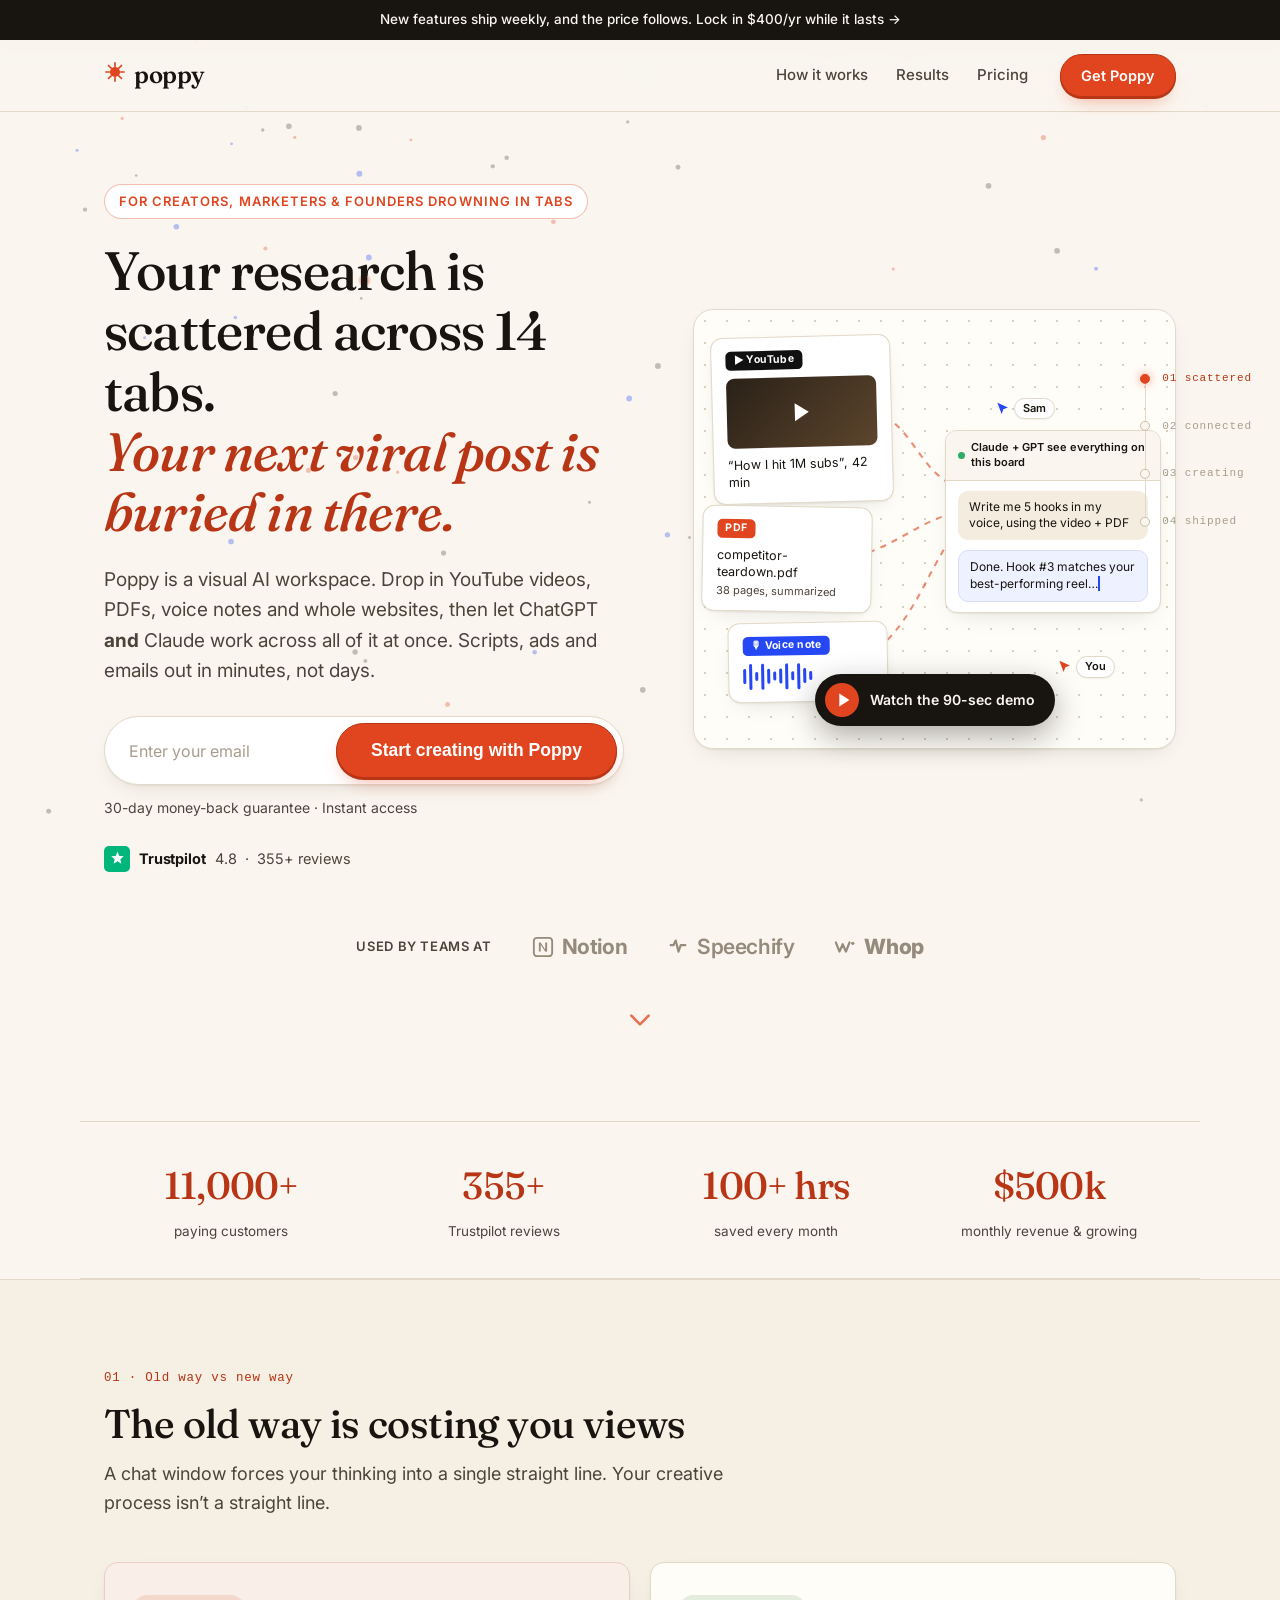
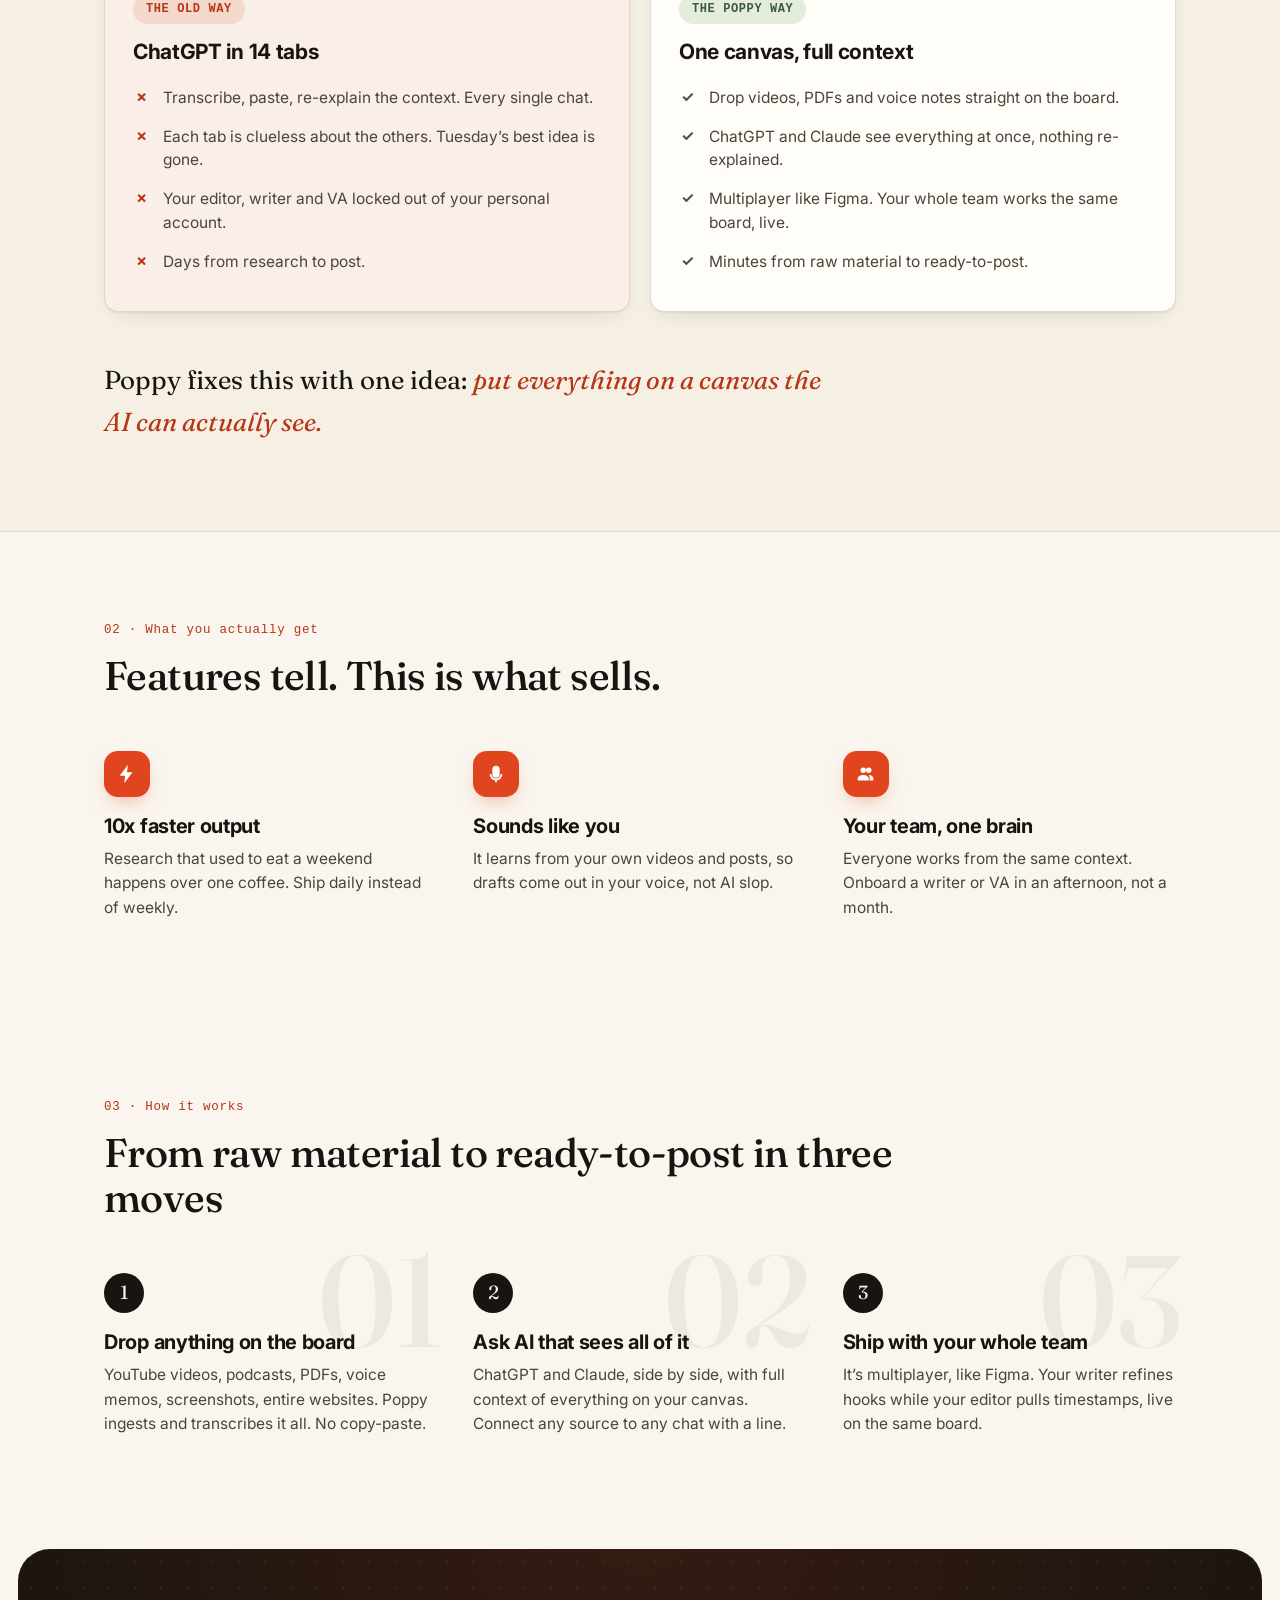
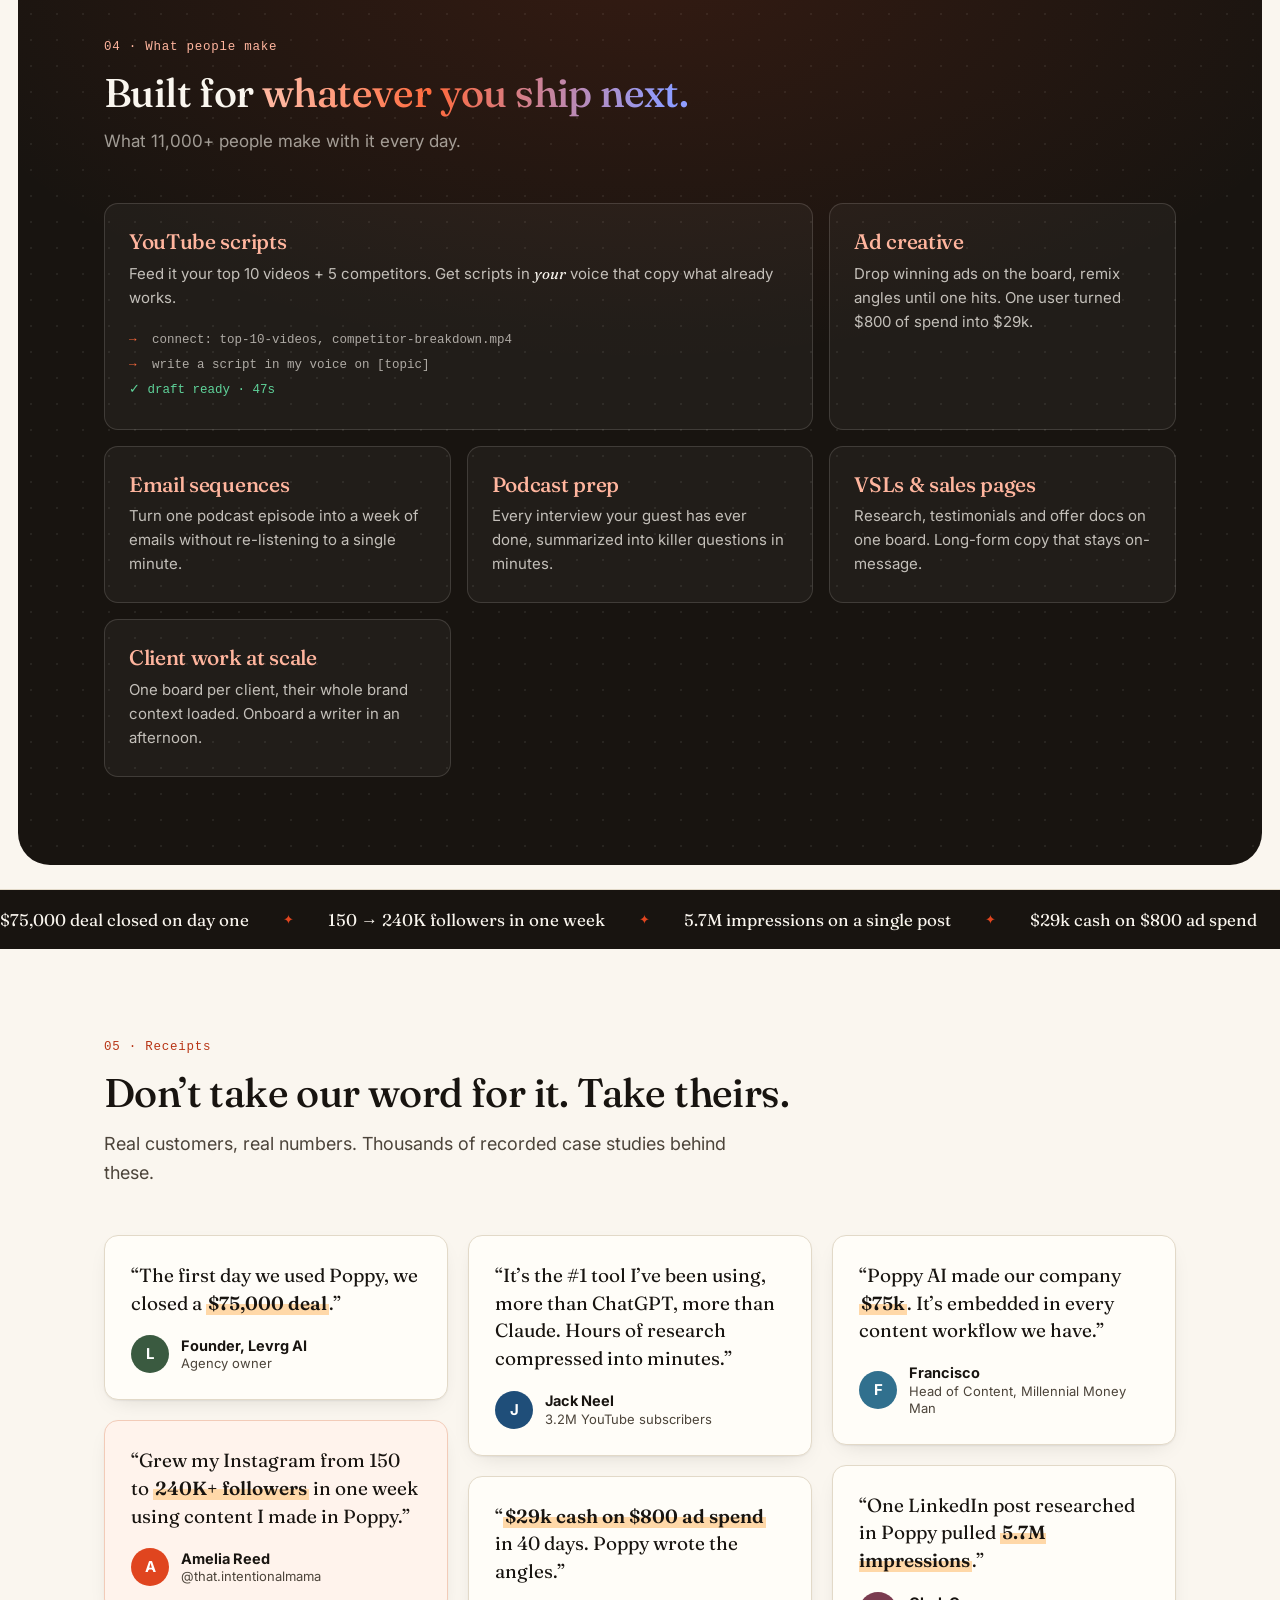
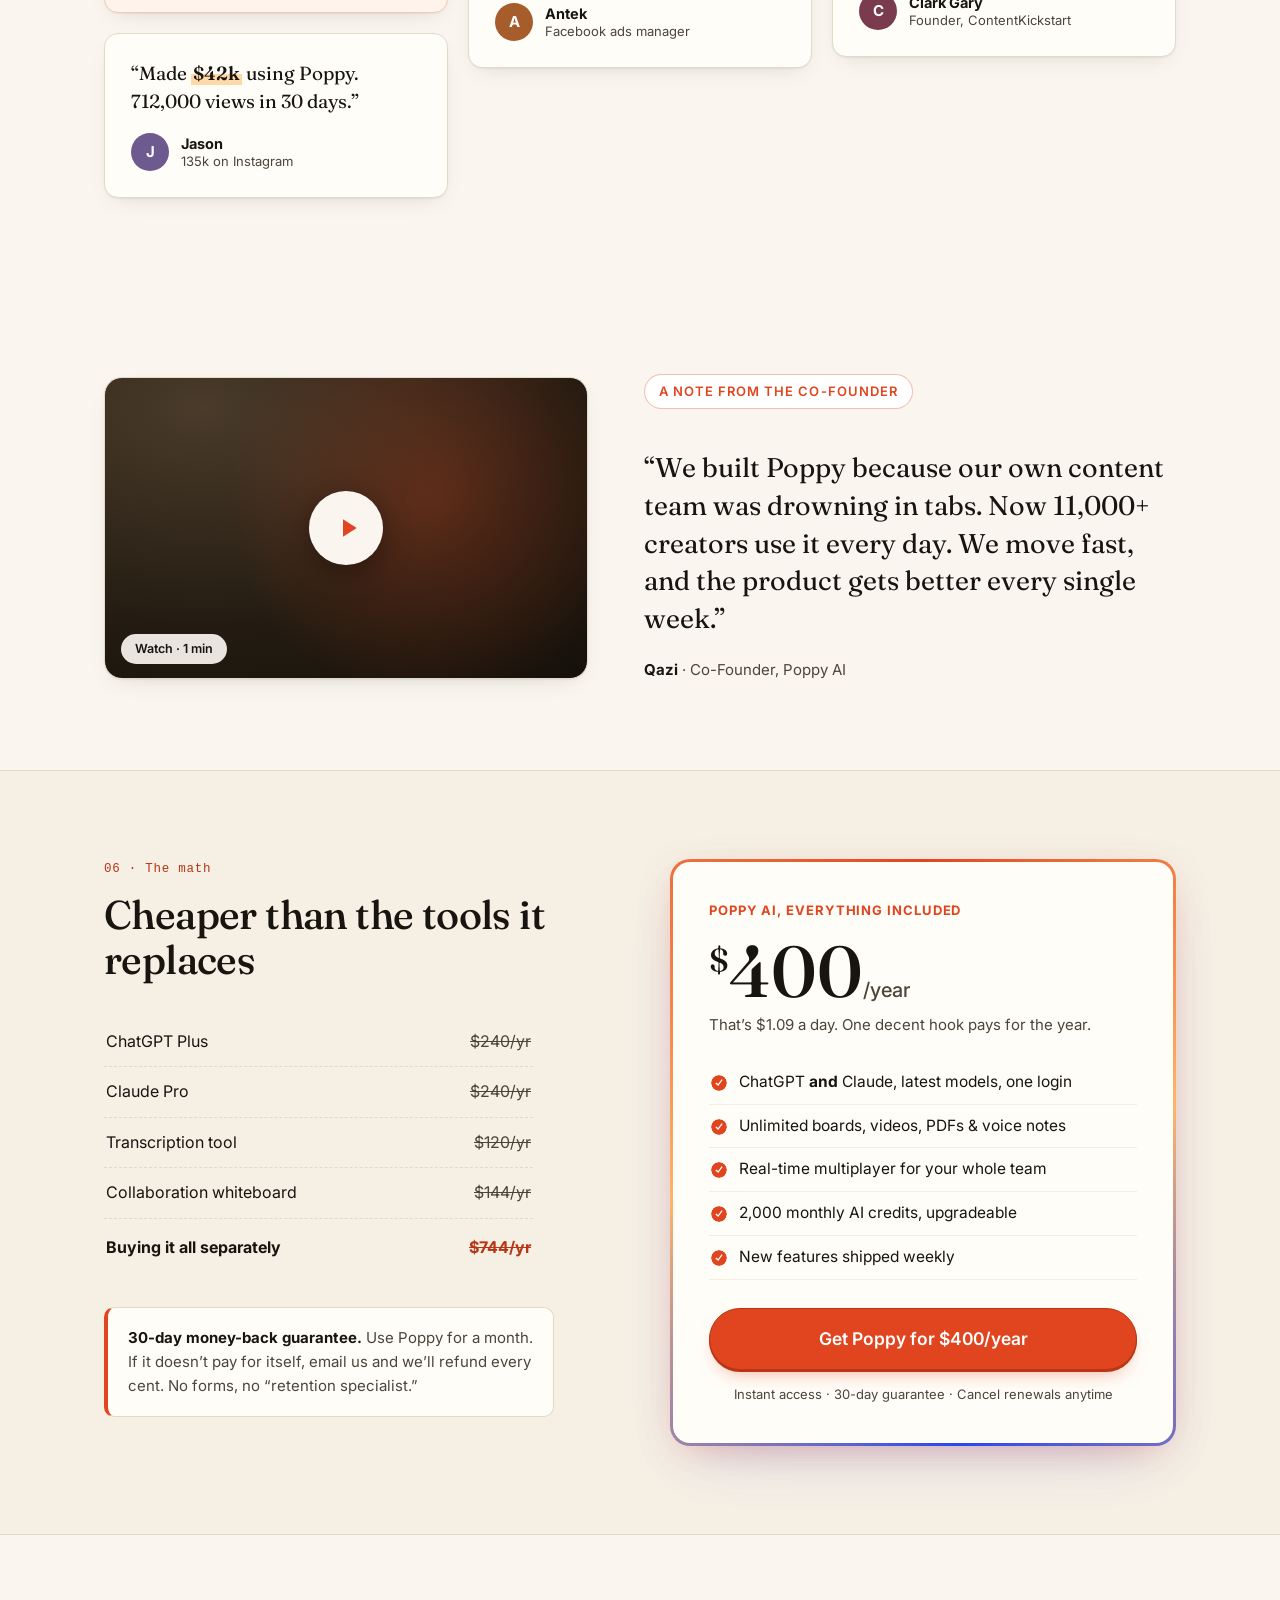
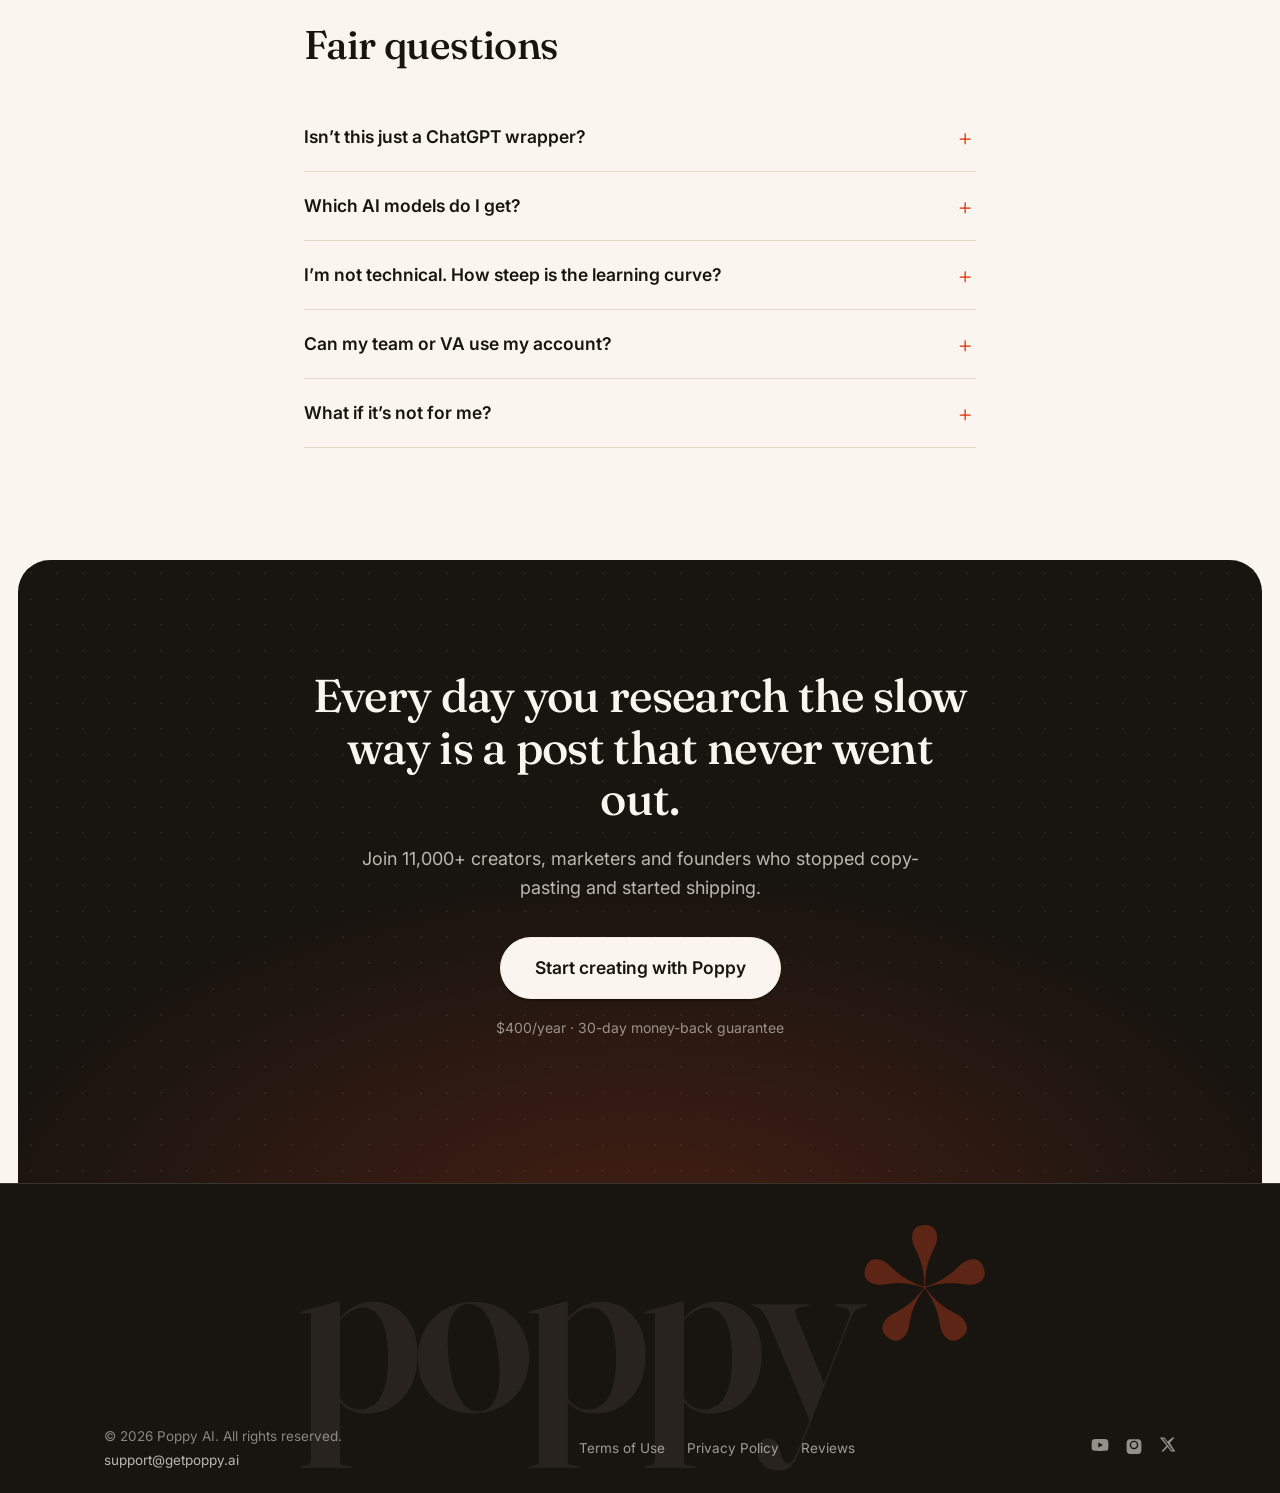
==== index.html @ 9a97ef9d "Poppy AI landing page for the 10k challenge Direct-response landing page targeting Bet #1 (the $400/" ====
<!DOCTYPE html>
<html lang="en">
<head>
<meta charset="UTF-8">
<meta name="viewport" content="width=device-width, initial-scale=1.0">
<title>Poppy AI: The AI whiteboard where viral content gets made</title>
<meta name="description" content="Drop in YouTube videos, PDFs and voice notes. Poppy connects ChatGPT & Claude to all of it on one visual canvas. 11,000+ creators write scripts, ads and emails in minutes.">
<link rel="preconnect" href="https://fonts.googleapis.com">
<link rel="preconnect" href="https://fonts.gstatic.com" crossorigin>
<link href="https://fonts.googleapis.com/css2?family=Fraunces:opsz,wght@9..144,400;9..144,500;9..144,600&family=Inter:wght@400;500;600;700&display=swap" rel="stylesheet">
<link rel="stylesheet" href="styles.css">
</head>
<body>

<!-- Scroll-story background layer -->
<canvas id="bg-story" aria-hidden="true"></canvas>

<!-- Story rail: tracks the four acts as you scroll -->
<nav class="story-rail" aria-hidden="true">
  <div class="story-stage" data-stage="0"><span class="story-dot"></span><span class="story-label">01 scattered</span></div>
  <div class="story-stage" data-stage="1"><span class="story-dot"></span><span class="story-label">02 connected</span></div>
  <div class="story-stage" data-stage="2"><span class="story-dot"></span><span class="story-label">03 creating</span></div>
  <div class="story-stage" data-stage="3"><span class="story-dot"></span><span class="story-label">04 shipped</span></div>
</nav>

<!-- ============ ANNOUNCEMENT BAR ============ -->
<div class="announce">
  <a href="#pricing">New features ship weekly, and the price follows. Lock in $400/yr while it lasts <span aria-hidden="true">&rarr;</span></a>
</div>

<!-- ============ NAV ============ -->
<header class="nav">
  <div class="nav-inner">
    <a class="logo" href="#top" aria-label="Poppy AI">
      <span class="logo-mark" aria-hidden="true">
        <svg viewBox="0 0 24 24" width="22" height="22"><circle cx="12" cy="12" r="5.5" fill="var(--red)"/><path d="M12 2v4M12 18v4M2 12h4M18 12h4M4.9 4.9l2.9 2.9M16.2 16.2l2.9 2.9M19.1 4.9l-2.9 2.9M7.8 16.2l-2.9 2.9" stroke="var(--red)" stroke-width="1.8" stroke-linecap="round"/></svg>
      </span>
      poppy
    </a>
    <nav class="nav-links">
      <a href="#how">How it works</a>
      <a href="#results">Results</a>
      <a href="#pricing">Pricing</a>
    </nav>
    <a class="btn btn-sm checkout-link" href="https://courses.cleverprogrammer.com/poppy-ai-checkout">Get Poppy</a>
  </div>
</header>

<main id="top">

<!-- ============ HERO ============ -->
<section class="hero">
  <div class="wrap hero-grid">
    <div class="hero-copy">
      <p class="eyebrow">For creators, marketers &amp; founders drowning in tabs</p>
      <h1>Your research is scattered across 14 tabs.<br><em>Your next viral post is buried in there.</em></h1>
      <p class="lede">Poppy is a visual AI workspace. Drop in YouTube videos, PDFs, voice notes and whole websites, then let ChatGPT <strong>and</strong> Claude work across all of it at once. Scripts, ads and emails out in minutes, not days.</p>
      <form class="cta-form" action="https://courses.cleverprogrammer.com/poppy-ai-checkout" method="get">
        <input type="email" name="email" placeholder="Enter your email" aria-label="Email address" required>
        <button type="submit" class="btn btn-lg">Start creating with Poppy</button>
      </form>
      <p class="cta-note">30-day money-back guarantee · Instant access</p>
      <a class="tp-badge" href="https://www.trustpilot.com/review/getpoppy.ai" target="_blank" rel="noopener">
        <span class="tp-star" aria-hidden="true">
          <svg viewBox="0 0 20 20" width="15" height="15"><path d="M10 1l2.4 5.6 6 .5-4.6 4 1.4 5.9L10 13.8 4.8 17l1.4-5.9-4.6-4 6-.5z" fill="#fff"/></svg>
        </span>
        <strong>Trustpilot</strong>
        <span class="tp-meta">4.8 &nbsp;·&nbsp; 355+ reviews</span>
      </a>
    </div>

    <!-- Canvas mockup -->
    <div class="hero-visual" aria-hidden="true">
      <div class="canvas">
        <svg class="canvas-lines" viewBox="0 0 460 420" preserveAspectRatio="none">
          <path d="M150 88 C 210 100, 210 150, 248 168" fill="none"/>
          <path d="M120 240 C 180 240, 200 210, 244 196" fill="none"/>
          <path d="M132 340 C 200 340, 220 250, 250 214" fill="none"/>
        </svg>
        <div class="node node-video">
          <div class="node-tag">▶ YouTube</div>
          <div class="thumb"></div>
          <p>“How I hit 1M subs”, 42 min</p>
        </div>
        <div class="node node-pdf">
          <div class="node-tag tag-pdf">PDF</div>
          <p>competitor-teardown.pdf<br><span>38 pages, summarized</span></p>
        </div>
        <div class="node node-voice">
          <div class="node-tag tag-voice">🎙 Voice note</div>
          <div class="wave"><i></i><i></i><i></i><i></i><i></i><i></i><i></i><i></i><i></i><i></i><i></i><i></i></div>
        </div>
        <div class="node node-chat">
          <div class="chat-head"><span class="dot"></span>Claude + GPT see everything on this board</div>
          <div class="chat-bubble user">Write me 5 hooks in my voice, using the video + PDF</div>
          <div class="chat-bubble ai"><span class="typing">Done. Hook #3 matches your best-performing reel…</span></div>
        </div>
        <div class="cursor cursor-a"><svg viewBox="0 0 20 20" width="14" height="14"><path d="M2 1l6 16 2.5-6.5L17 8z" fill="var(--blue)"/></svg><span>Sam</span></div>
        <div class="cursor cursor-b"><svg viewBox="0 0 20 20" width="14" height="14"><path d="M2 1l6 16 2.5-6.5L17 8z" fill="var(--red)"/></svg><span>You</span></div>
        <!-- Demo video overlay: swap href for the real 90-sec demo when ready -->
        <a class="demo-play" href="https://www.getpoppy.ai" target="_blank" rel="noopener" aria-label="Watch the 90-second Poppy demo">
          <span class="demo-play-btn"><svg viewBox="0 0 24 24" width="22" height="22"><path d="M8 5v14l11-7z" fill="currentColor"/></svg></span>
          <span class="demo-play-label">Watch the 90-sec demo</span>
        </a>
      </div>
    </div>
  </div>

  <!-- Logo bar -->
  <div class="wrap">
    <div class="logo-bar" aria-label="Used by teams at Notion, Speechify and Whop">
      <span class="logo-bar-label">Used by teams at</span>
      <span class="brand brand-notion" title="Notion">
        <svg viewBox="0 0 24 24" width="22" height="22" aria-hidden="true"><rect x="2" y="2" width="20" height="20" rx="3.5" fill="none" stroke="currentColor" stroke-width="2"/><path d="M7.5 17V7.2l1.9-.1 5 7.6V7h2.1v10l-2 .1-5-7.6V17z" fill="currentColor"/></svg>
        Notion
      </span>
      <span class="brand brand-speechify" title="Speechify">
        <svg viewBox="0 0 24 24" width="22" height="22" aria-hidden="true"><path d="M4 10h3l2.5-5 3 12 2.5-7H20" fill="none" stroke="currentColor" stroke-width="2.4" stroke-linecap="round" stroke-linejoin="round"/></svg>
        Speechify
      </span>
      <span class="brand brand-whop" title="Whop">
        <svg viewBox="0 0 24 24" width="22" height="22" aria-hidden="true"><path d="M2 7l4 10 3.5-8 3.5 8 4-10" fill="none" stroke="currentColor" stroke-width="2.4" stroke-linecap="round" stroke-linejoin="round"/><circle cx="20.5" cy="8" r="1.8" fill="currentColor"/></svg>
        Whop
      </span>
    </div>
  </div>

  <!-- Scroll cue -->
  <a class="scroll-cue" href="#stats" aria-label="Scroll to see more">
    <svg viewBox="0 0 24 24" width="26" height="26"><path d="M4 8l8 8 8-8" fill="none" stroke="currentColor" stroke-width="2.5" stroke-linecap="round" stroke-linejoin="round"/></svg>
  </a>
</section>

<!-- ============ STATS BAR ============ -->
<section class="stats" id="stats">
  <div class="wrap stats-grid">
    <div class="stat"><strong>11,000+</strong><span>paying customers</span></div>
    <div class="stat"><strong>355+</strong><span>Trustpilot reviews</span></div>
    <div class="stat"><strong>100+ hrs</strong><span>saved every month</span></div>
    <div class="stat"><strong>$500k</strong><span>monthly revenue &amp; growing</span></div>
  </div>
</section>

<!-- ============ PAIN ============ -->
<section class="pain">
  <div class="wrap">
    <p class="sec-tag">01 · Old way vs new way</p>
    <h2 class="section-title">The old way is costing you views</h2>
    <p class="section-sub">A chat window forces your thinking into a single straight line. Your creative process isn’t a straight line.</p>
    <div class="ways-grid">
      <div class="way way-old">
        <span class="way-label">The old way</span>
        <h3>ChatGPT in 14 tabs</h3>
        <ul>
          <li>Transcribe, paste, re-explain the context. Every single chat.</li>
          <li>Each tab is clueless about the others. Tuesday’s best idea is gone.</li>
          <li>Your editor, writer and VA locked out of your personal account.</li>
          <li>Days from research to post.</li>
        </ul>
      </div>
      <div class="way way-new">
        <span class="way-label">The Poppy way</span>
        <h3>One canvas, full context</h3>
        <ul>
          <li>Drop videos, PDFs and voice notes straight on the board.</li>
          <li>ChatGPT and Claude see everything at once, nothing re-explained.</li>
          <li>Multiplayer like Figma. Your whole team works the same board, live.</li>
          <li>Minutes from raw material to ready-to-post.</li>
        </ul>
      </div>
    </div>
    <p class="pain-pivot">Poppy fixes this with one idea: <em>put everything on a canvas the AI can actually see.</em></p>
  </div>
</section>

<!-- ============ BENEFITS ============ -->
<section class="benefits">
  <div class="wrap">
    <p class="sec-tag">02 · What you actually get</p>
    <h2 class="section-title">Features tell. This is what sells.</h2>
    <div class="benefits-grid">
      <div class="benefit">
        <span class="benefit-icon"><svg viewBox="0 0 24 24" width="22" height="22"><path d="M13 2L4 14h6l-1 8 9-12h-6z" fill="currentColor"/></svg></span>
        <h3>10x faster output</h3>
        <p>Research that used to eat a weekend happens over one coffee. Ship daily instead of weekly.</p>
      </div>
      <div class="benefit">
        <span class="benefit-icon"><svg viewBox="0 0 24 24" width="22" height="22"><path d="M12 3a4 4 0 0 1 4 4v5a4 4 0 0 1-8 0V7a4 4 0 0 1 4-4zm-7 9a7 7 0 0 0 14 0h-2a5 5 0 0 1-10 0H5zm6 9h2v-2h-2z" fill="currentColor"/></svg></span>
        <h3>Sounds like you</h3>
        <p>It learns from your own videos and posts, so drafts come out in your voice, not AI slop.</p>
      </div>
      <div class="benefit">
        <span class="benefit-icon"><svg viewBox="0 0 24 24" width="22" height="22"><path d="M9 11a3 3 0 1 0-3-3 3 3 0 0 0 3 3zm6 0a3 3 0 1 0-3-3 3 3 0 0 0 3 3zM9 13c-2.7 0-6 1.3-6 4v2h12v-2c0-2.7-3.3-4-6-4zm6 0a7 7 0 0 1 2 .3c1.6.8 3 1.9 3 3.7v2h-4v-2a5.4 5.4 0 0 0-1-3.9z" fill="currentColor"/></svg></span>
        <h3>Your team, one brain</h3>
        <p>Everyone works from the same context. Onboard a writer or VA in an afternoon, not a month.</p>
      </div>
    </div>
  </div>
</section>

<!-- ============ HOW IT WORKS ============ -->
<section class="how" id="how">
  <div class="wrap">
    <p class="sec-tag">03 · How it works</p>
    <h2 class="section-title">From raw material to ready-to-post in three moves</h2>
    <div class="steps">
      <div class="step">
        <div class="step-badge">1</div>
        <h3>Drop anything on the board</h3>
        <p>YouTube videos, podcasts, PDFs, voice memos, screenshots, entire websites. Poppy ingests and transcribes it all. No copy-paste.</p>
      </div>
      <div class="step">
        <div class="step-badge">2</div>
        <h3>Ask AI that sees all of it</h3>
        <p>ChatGPT and Claude, side by side, with full context of everything on your canvas. Connect any source to any chat with a line.</p>
      </div>
      <div class="step">
        <div class="step-badge">3</div>
        <h3>Ship with your whole team</h3>
        <p>It’s multiplayer, like Figma. Your writer refines hooks while your editor pulls timestamps, live on the same board.</p>
      </div>
    </div>
  </div>
</section>

<!-- ============ USE CASES (bento) ============ -->
<section class="uses">
  <div class="wrap">
    <p class="sec-tag sec-tag-dark">04 · What people make</p>
    <h2 class="section-title">Built for <span class="grad">whatever you ship next.</span></h2>
    <p class="uses-sub">What 11,000+ people make with it every day.</p>
    <div class="uses-grid bento">
      <div class="use use-wide">
        <h3>YouTube scripts</h3>
        <p>Feed it your top 10 videos + 5 competitors. Get scripts in <em>your</em> voice that copy what already works.</p>
        <div class="use-term" aria-hidden="true">
          <span class="term-line"><span class="term-prompt">→</span> connect: top-10-videos, competitor-breakdown.mp4</span>
          <span class="term-line"><span class="term-prompt">→</span> write a script in my voice on [topic]</span>
          <span class="term-line term-ok">✓ draft ready · 47s</span>
        </div>
      </div>
      <div class="use"><h3>Ad creative</h3><p>Drop winning ads on the board, remix angles until one hits. One user turned $800 of spend into $29k.</p></div>
      <div class="use"><h3>Email sequences</h3><p>Turn one podcast episode into a week of emails without re-listening to a single minute.</p></div>
      <div class="use"><h3>Podcast prep</h3><p>Every interview your guest has ever done, summarized into killer questions in minutes.</p></div>
      <div class="use"><h3>VSLs &amp; sales pages</h3><p>Research, testimonials and offer docs on one board. Long-form copy that stays on-message.</p></div>
      <div class="use"><h3>Client work at scale</h3><p>One board per client, their whole brand context loaded. Onboard a writer in an afternoon.</p></div>
    </div>
  </div>
</section>

<!-- ============ RESULTS MARQUEE ============ -->
<div class="marquee" aria-hidden="true">
  <div class="marquee-track">
    <span>$75,000 deal closed on day one</span><i>✦</i>
    <span>150 &rarr; 240K followers in one week</span><i>✦</i>
    <span>5.7M impressions on a single post</span><i>✦</i>
    <span>$29k cash on $800 ad spend</span><i>✦</i>
    <span>712,000 views in 30 days</span><i>✦</i>
    <span>100+ hours saved every month</span><i>✦</i>
    <span>$75,000 deal closed on day one</span><i>✦</i>
    <span>150 &rarr; 240K followers in one week</span><i>✦</i>
    <span>5.7M impressions on a single post</span><i>✦</i>
    <span>$29k cash on $800 ad spend</span><i>✦</i>
    <span>712,000 views in 30 days</span><i>✦</i>
    <span>100+ hours saved every month</span><i>✦</i>
  </div>
</div>

<!-- ============ RESULTS ============ -->
<section class="results" id="results">
  <div class="wrap">
    <p class="sec-tag">05 · Receipts</p>
    <h2 class="section-title">Don’t take our word for it. Take theirs.</h2>
    <p class="section-sub">Real customers, real numbers. Thousands of recorded case studies behind these.</p>
    <div class="masonry">
      <figure class="t-card">
        <blockquote>“The first day we used Poppy, we closed a <mark>$75,000 deal</mark>.”</blockquote>
        <figcaption><span class="avatar av-1">L</span><div><strong>Founder, Levrg AI</strong><span>Agency owner</span></div></figcaption>
      </figure>
      <figure class="t-card t-accent">
        <blockquote>“Grew my Instagram from 150 to <mark>240K+ followers</mark> in one week using content I made in Poppy.”</blockquote>
        <figcaption><span class="avatar av-2">A</span><div><strong>Amelia Reed</strong><span>@that.intentionalmama</span></div></figcaption>
      </figure>
      <figure class="t-card">
        <blockquote>“Made <mark>$42k</mark> using Poppy. 712,000 views in 30 days.”</blockquote>
        <figcaption><span class="avatar av-3">J</span><div><strong>Jason</strong><span>135k on Instagram</span></div></figcaption>
      </figure>
      <figure class="t-card">
        <blockquote>“It’s the #1 tool I’ve been using, more than ChatGPT, more than Claude. Hours of research compressed into minutes.”</blockquote>
        <figcaption><span class="avatar av-4">J</span><div><strong>Jack Neel</strong><span>3.2M YouTube subscribers</span></div></figcaption>
      </figure>
      <figure class="t-card">
        <blockquote>“<mark>$29k cash on $800 ad spend</mark> in 40 days. Poppy wrote the angles.”</blockquote>
        <figcaption><span class="avatar av-5">A</span><div><strong>Antek</strong><span>Facebook ads manager</span></div></figcaption>
      </figure>
      <figure class="t-card">
        <blockquote>“Poppy AI made our company <mark>$75k</mark>. It’s embedded in every content workflow we have.”</blockquote>
        <figcaption><span class="avatar av-6">F</span><div><strong>Francisco</strong><span>Head of Content, Millennial Money Man</span></div></figcaption>
      </figure>
      <figure class="t-card">
        <blockquote>“One LinkedIn post researched in Poppy pulled <mark>5.7M impressions</mark>.”</blockquote>
        <figcaption><span class="avatar av-7">C</span><div><strong>Clark Gary</strong><span>Founder, ContentKickstart</span></div></figcaption>
      </figure>
    </div>
  </div>
</section>

<!-- ============ FOUNDER ============ -->
<section class="founder">
  <div class="wrap founder-grid">
    <a class="founder-video" href="https://www.getpoppy.ai" target="_blank" rel="noopener" aria-label="Watch a note from Qazi, co-founder of Poppy AI">
      <!-- Swap this frame for the real video embed (YouTube iframe or mp4) when the asset is ready -->
      <span class="play-btn" aria-hidden="true">
        <svg viewBox="0 0 24 24" width="30" height="30"><path d="M8 5v14l11-7z" fill="currentColor"/></svg>
      </span>
      <span class="founder-video-tag">Watch · 1 min</span>
    </a>
    <div class="founder-copy">
      <p class="eyebrow">A note from the co-founder</p>
      <blockquote>“We built Poppy because our own content team was drowning in tabs. Now 11,000+ creators use it every day. We move fast, and the product gets better every single week.”</blockquote>
      <p class="founder-sig"><strong>Qazi</strong> · Co-Founder, Poppy AI</p>
    </div>
  </div>
</section>

<!-- ============ PRICING ============ -->
<section class="pricing" id="pricing">
  <div class="wrap pricing-grid">
    <div class="price-copy">
      <p class="sec-tag">06 · The math</p>
      <h2 class="section-title">Cheaper than the tools it replaces</h2>
      <ul class="replace-list">
        <li><span>ChatGPT Plus</span><s>$240/yr</s></li>
        <li><span>Claude Pro</span><s>$240/yr</s></li>
        <li><span>Transcription tool</span><s>$120/yr</s></li>
        <li><span>Collaboration whiteboard</span><s>$144/yr</s></li>
        <li class="total"><span>Buying it all separately</span><s>$744/yr</s></li>
      </ul>
      <p class="guarantee"><strong>30-day money-back guarantee.</strong> Use Poppy for a month. If it doesn’t pay for itself, email us and we’ll refund every cent. No forms, no “retention specialist.”</p>
    </div>
    <div class="price-card glow">
      <p class="price-label">Poppy AI, everything included</p>
      <p class="price"><span class="cur">$</span>400<span class="per">/year</span></p>
      <p class="price-sub">That’s $1.09 a day. One decent hook pays for the year.</p>
      <ul class="includes">
        <li>ChatGPT <strong>and</strong> Claude, latest models, one login</li>
        <li>Unlimited boards, videos, PDFs &amp; voice notes</li>
        <li>Real-time multiplayer for your whole team</li>
        <li>2,000 monthly AI credits, upgradeable</li>
        <li>New features shipped weekly</li>
      </ul>
      <a class="btn btn-lg btn-block checkout-link" href="https://courses.cleverprogrammer.com/poppy-ai-checkout">Get Poppy for $400/year</a>
      <p class="price-fine">Instant access · 30-day guarantee · Cancel renewals anytime</p>
    </div>
  </div>
</section>

<!-- ============ FAQ ============ -->
<section class="faq">
  <div class="wrap wrap-narrow">
    <h2 class="section-title">Fair questions</h2>
    <details>
      <summary>Isn’t this just a ChatGPT wrapper?</summary>
      <p>No, and the difference is the whole point. Wrappers give you the same chat box with a new logo. Poppy changes the <em>shape</em> of working with AI: a visual canvas where models can see every video, document and voice note you’ve added, and where your whole team works together in real time. That’s why 11,000+ people pay for it while already having ChatGPT.</p>
    </details>
    <details>
      <summary>Which AI models do I get?</summary>
      <p>Both ChatGPT and Claude, the current flagship models, included in your plan. Use whichever fits the task, or run both on the same material and pick the better output.</p>
    </details>
    <details>
      <summary>I’m not technical. How steep is the learning curve?</summary>
      <p>If you can drag a file onto a screen, you can use Poppy. Most people make their first piece of content within 10 minutes of signing up, and there are thousands of recorded walkthroughs for specific workflows.</p>
    </details>
    <details>
      <summary>Can my team or VA use my account?</summary>
      <p>Yes. Poppy is multiplayer by design. Invite your editor, writer or VA onto any board and work on it together live, like Figma or Google Docs.</p>
    </details>
    <details>
      <summary>What if it’s not for me?</summary>
      <p>30-day money-back guarantee, no questions asked. Email support and you get a full refund. We can offer that because fewer than 3% of people ask.</p>
    </details>
  </div>
</section>

<!-- ============ FINAL CTA ============ -->
<section class="final">
  <div class="wrap wrap-narrow">
    <h2>Every day you research the slow way is a post that never went out.</h2>
    <p>Join 11,000+ creators, marketers and founders who stopped copy-pasting and started shipping.</p>
    <a class="btn btn-lg btn-invert checkout-link" href="https://courses.cleverprogrammer.com/poppy-ai-checkout">Start creating with Poppy</a>
    <p class="final-fine">$400/year · 30-day money-back guarantee</p>
  </div>
</section>

<footer class="footer">
  <p class="footer-wordmark" aria-hidden="true">poppy<span>*</span></p>
  <div class="wrap footer-inner">
    <div class="footer-col">
      <span>© 2026 Poppy AI. All rights reserved.</span>
      <span class="footer-contact">support@getpoppy.ai</span>
    </div>
    <nav class="footer-links" aria-label="Footer">
      <a href="https://www.getpoppy.ai" target="_blank" rel="noopener">Terms of Use</a>
      <a href="https://www.getpoppy.ai" target="_blank" rel="noopener">Privacy Policy</a>
      <a href="https://www.trustpilot.com/review/getpoppy.ai" target="_blank" rel="noopener">Reviews</a>
    </nav>
    <div class="footer-social">
      <a href="https://www.youtube.com/@thecleverprogrammer" target="_blank" rel="noopener" aria-label="YouTube"><svg viewBox="0 0 24 24" width="18" height="18"><path d="M23 7.5s-.2-1.6-.9-2.3c-.9-.9-1.9-.9-2.3-1C16.6 4 12 4 12 4s-4.6 0-7.8.2c-.4.1-1.4.1-2.3 1-.7.7-.9 2.3-.9 2.3S.8 9.4.8 11.3v1.4c0 1.9.2 3.8.2 3.8s.2 1.6.9 2.3c.9.9 2 .9 2.5 1 1.8.2 7.6.2 7.6.2s4.6 0 7.8-.2c.4-.1 1.4-.1 2.3-1 .7-.7.9-2.3.9-2.3s.2-1.9.2-3.8v-1.4c0-1.9-.2-3.8-.2-3.8zM9.8 15.3V8.7l6.1 3.3z" fill="currentColor"/></svg></a>
      <a href="https://www.instagram.com/getpoppyai" target="_blank" rel="noopener" aria-label="Instagram"><svg viewBox="0 0 24 24" width="18" height="18"><path d="M12 2.2c3.2 0 3.6 0 4.9.1 1.2.1 1.8.2 2.2.4.6.2 1 .5 1.4.9.4.4.7.8.9 1.4.2.4.4 1 .4 2.2.1 1.3.1 1.7.1 4.9s0 3.6-.1 4.9c-.1 1.2-.2 1.8-.4 2.2-.2.6-.5 1-.9 1.4-.4.4-.8.7-1.4.9-.4.2-1 .4-2.2.4-1.3.1-1.7.1-4.9.1s-3.6 0-4.9-.1c-1.2-.1-1.8-.2-2.2-.4-.6-.2-1-.5-1.4-.9-.4-.4-.7-.8-.9-1.4-.2-.4-.4-1-.4-2.2-.1-1.3-.1-1.7-.1-4.9s0-3.6.1-4.9c.1-1.2.2-1.8.4-2.2.2-.6.5-1 .9-1.4.4-.4.8-.7 1.4-.9.4-.2 1-.4 2.2-.4 1.3-.1 1.7-.1 4.9-.1zm0 2A5.8 5.8 0 1 0 17.8 10 5.8 5.8 0 0 0 12 4.2zm0 9.5A3.8 3.8 0 1 1 15.8 10 3.7 3.7 0 0 1 12 13.7zm7.4-9.7a1.4 1.4 0 1 1-1.4-1.4 1.4 1.4 0 0 1 1.4 1.4z" fill="currentColor" transform="translate(0 2)"/></svg></a>
      <a href="https://x.com/getpoppyai" target="_blank" rel="noopener" aria-label="X"><svg viewBox="0 0 24 24" width="17" height="17"><path d="M18.9 2H22l-6.8 7.8L23.2 22h-6.3l-4.9-6.4L6.4 22H3.3l7.3-8.3L1.2 2h6.4l4.4 5.9zm-1.1 18h1.7L7.1 3.8H5.3z" fill="currentColor"/></svg></a>
    </div>
  </div>
</footer>

</main>

<!-- Sticky mobile CTA -->
<div class="sticky-cta">
  <div><strong>Poppy AI</strong><span>$400/yr · 30-day guarantee</span></div>
  <a class="btn checkout-link" href="https://courses.cleverprogrammer.com/poppy-ai-checkout">Get Poppy</a>
</div>

<script src="script.js" defer></script>
</body>
</html>
---- styles.css ----
/* ============ TOKENS ============ */
:root{
  --paper:#faf6ef;
  --paper-2:#f3ecdf;
  --ink:#181410;
  --ink-soft:#4c443a;
  --red:#e0451f;
  --red-deep:#b83515;
  --blue:#2547f4;
  --line:#e2d9c8;
  --card:#fffdf8;
  --serif:"Fraunces",Georgia,serif;
  --sans:"Inter",-apple-system,BlinkMacSystemFont,sans-serif;
  --mono:ui-monospace,"SF Mono",Menlo,Consolas,monospace;
  --shadow:0 1px 2px rgba(24,20,16,.06),0 8px 24px -12px rgba(24,20,16,.18);
  --radius:14px;
}
*{margin:0;padding:0;box-sizing:border-box}
html{scroll-behavior:smooth;background:var(--paper)}
body{
  font-family:var(--sans);
  background:transparent;
  color:var(--ink);
  line-height:1.6;
  font-size:16.5px;
  -webkit-font-smoothing:antialiased;
}

/* ---- scroll-story background layer ---- */
#bg-story{
  position:fixed;inset:0;width:100vw;height:100vh;
  z-index:-1;pointer-events:none;
}

/* ---- story rail ---- */
.story-rail{
  position:fixed;right:28px;top:50%;transform:translateY(-50%);
  z-index:40;display:flex;flex-direction:column;gap:30px;
}
.story-rail::before{
  content:"";position:absolute;left:4.5px;top:12px;bottom:12px;
  width:1px;background:var(--line);
}
.story-stage{display:flex;align-items:center;gap:12px;position:relative}
.story-dot{
  width:10px;height:10px;border-radius:50%;flex-shrink:0;
  background:var(--paper);border:1.5px solid #c9bda8;
  transition:background .4s ease,border-color .4s ease,box-shadow .4s ease;
}
.story-label{
  font-family:var(--mono);font-size:11px;letter-spacing:.08em;
  color:#a89d8d;transition:color .4s ease;
}
.story-stage.on .story-dot{
  background:var(--red);border-color:var(--red);
  box-shadow:0 0 10px rgba(224,69,31,.55);
}
.story-stage.on .story-label{color:var(--red-deep)}
@media (max-width:1240px){.story-rail{display:none}}
::selection{background:var(--red);color:#fff}
.wrap{max-width:1120px;margin:0 auto;padding:0 24px}
.wrap-narrow{max-width:720px}
h1,h2,h3{line-height:1.12;letter-spacing:-.015em}
em{font-family:var(--serif);font-style:italic}
mark{background:linear-gradient(transparent 55%, #ffd8a8 55%);color:inherit;padding:0 2px;font-weight:600}

/* ============ BUTTONS ============ */
.btn{
  display:inline-block;
  background:var(--red);
  color:#fff;
  font-weight:600;
  text-decoration:none;
  padding:13px 26px;
  border-radius:999px;
  border:1.5px solid var(--red-deep);
  box-shadow:0 2px 0 var(--red-deep),0 10px 20px -10px rgba(224,69,31,.55);
  transition:transform .15s ease,box-shadow .15s ease;
  white-space:nowrap;
}
.btn:hover{transform:translateY(-2px);box-shadow:0 4px 0 var(--red-deep),0 14px 26px -10px rgba(224,69,31,.6)}
.btn:active{transform:translateY(0);box-shadow:0 1px 0 var(--red-deep)}
.btn-sm{padding:9px 20px;font-size:14.5px}
.btn.pulse{animation:cta-pulse 1.1s ease-out 2}
@keyframes cta-pulse{
  0%{box-shadow:0 2px 0 var(--red-deep),0 10px 20px -10px rgba(224,69,31,.55),0 0 0 0 rgba(224,69,31,.4)}
  100%{box-shadow:0 2px 0 var(--red-deep),0 10px 20px -10px rgba(224,69,31,.55),0 0 0 20px rgba(224,69,31,0)}
}
.btn-lg{padding:16px 34px;font-size:17.5px}
.btn-block{display:block;text-align:center}
.btn-invert{background:var(--paper);color:var(--ink);border-color:var(--paper-2);box-shadow:0 2px 0 rgba(0,0,0,.25)}
.btn-invert:hover{box-shadow:0 4px 0 rgba(0,0,0,.25)}

/* ============ ANNOUNCEMENT BAR ============ */
.announce{
  background:var(--ink);text-align:center;
  padding:9px 16px;font-size:13.5px;
}
.announce a{color:var(--paper);text-decoration:none;font-weight:500}
.announce a:hover{text-decoration:underline}

/* ============ NAV ============ */
.nav{
  position:sticky;top:0;z-index:50;
  background:rgba(250,246,239,.85);
  backdrop-filter:blur(12px);
  border-bottom:1px solid var(--line);
}
.nav-inner{max-width:1120px;margin:0 auto;padding:14px 24px;display:flex;align-items:center;gap:32px}
.logo{
  font-family:var(--serif);font-weight:600;font-size:24px;
  color:var(--ink);text-decoration:none;
  display:flex;align-items:center;gap:8px;letter-spacing:-.02em;
}
.nav-links{margin-left:auto;display:flex;gap:28px}
.nav-links a{color:var(--ink-soft);text-decoration:none;font-size:15px;font-weight:500}
.nav-links a:hover{color:var(--ink)}

/* ============ HERO ============ */
.hero{padding:72px 0 88px;overflow:hidden}
.hero-grid{display:grid;grid-template-columns:1.05fr .95fr;gap:56px;align-items:center}
.eyebrow{
  display:inline-block;font-size:13px;font-weight:600;letter-spacing:.08em;
  text-transform:uppercase;color:var(--red);
  border:1px solid color-mix(in srgb, var(--red) 35%, transparent);
  border-radius:999px;padding:6px 14px;margin-bottom:22px;background:#fff;
}
.hero h1{font-family:var(--serif);font-weight:500;font-size:clamp(34px,4.6vw,54px)}
.hero h1 em{color:var(--red-deep)}
.lede{font-size:19px;color:var(--ink-soft);margin:22px 0 30px;max-width:34em}
.cta-row{display:flex;align-items:center;gap:18px;flex-wrap:wrap}
.cta-note{font-size:14px;color:var(--ink-soft);margin-top:12px}

/* ---- low-friction email form ---- */
.cta-form{
  display:flex;gap:10px;max-width:520px;
  background:#fff;border:1.5px solid var(--line);border-radius:999px;
  padding:6px;box-shadow:var(--shadow);
}
.cta-form input{
  flex:1;min-width:0;border:none;outline:none;background:transparent;
  font-family:var(--sans);font-size:16px;padding:8px 8px 8px 18px;color:var(--ink);
}
.cta-form input::placeholder{color:#a89d8d}
.cta-form .btn{border-radius:999px;flex-shrink:0}
.cta-form:focus-within{border-color:var(--red)}

/* ---- Trustpilot badge ---- */
.tp-badge{
  display:inline-flex;align-items:center;gap:9px;margin-top:26px;
  text-decoration:none;color:var(--ink);font-size:14.5px;
}
.tp-badge:hover .tp-meta{text-decoration:underline}
.tp-star{
  width:26px;height:26px;border-radius:5px;background:#00b67a;
  display:inline-flex;align-items:center;justify-content:center;flex-shrink:0;
}
.tp-badge strong{font-weight:700;letter-spacing:-.01em}
.tp-meta{color:var(--ink-soft)}

/* ---- logo bar ---- */
.logo-bar{
  display:flex;align-items:center;justify-content:center;gap:40px;flex-wrap:wrap;
  margin-top:56px;
}
.logo-bar-label{font-size:13px;color:var(--ink-soft);letter-spacing:.05em;text-transform:uppercase;font-weight:600}
.brand{
  display:inline-flex;align-items:center;gap:8px;
  font-weight:700;font-size:21px;letter-spacing:-.02em;
  color:#8a7f6e;opacity:.9;
}
.brand-notion{font-family:var(--sans)}
.brand-speechify{font-weight:600}
.brand-whop{font-weight:800}

/* ---- scroll cue ---- */
.scroll-cue{
  display:flex;justify-content:center;margin-top:44px;
  color:var(--red);opacity:.75;
}
.scroll-cue svg{animation:cue-bob 1.8s ease-in-out infinite}
.scroll-cue:hover{opacity:1}
@keyframes cue-bob{0%,100%{transform:translateY(0)}50%{transform:translateY(8px)}}

/* ---- stats bar ---- */
.stats{
  padding:0;background:transparent;
}
.stats-grid{
  display:grid;grid-template-columns:repeat(4,1fr);gap:18px;
  border-top:1px solid var(--line);border-bottom:1px solid var(--line);
  padding-top:34px;padding-bottom:34px;
}
.stat{text-align:center}
.stat strong{
  display:block;font-family:var(--serif);font-weight:500;
  font-size:clamp(26px,3vw,38px);letter-spacing:-.02em;color:var(--red-deep);
}
.stat span{font-size:13.5px;color:var(--ink-soft)}

/* ---- canvas mockup ---- */
.hero-visual{position:relative}
.canvas{
  position:relative;height:440px;
  background:
    radial-gradient(circle, #d9d0bf 1px, transparent 1px) 0 0/22px 22px,
    var(--card);
  border:1px solid var(--line);border-radius:20px;
  box-shadow:var(--shadow);
}
.canvas-lines{position:absolute;inset:0;width:100%;height:100%}
.canvas-lines path{stroke:var(--red);stroke-width:2;stroke-dasharray:6 6;opacity:.6}
.node{
  position:absolute;background:#fff;border:1px solid var(--line);
  border-radius:12px;padding:12px 14px;font-size:12.5px;
  box-shadow:var(--shadow);line-height:1.4;
}
.node-tag{
  display:inline-block;font-size:10.5px;font-weight:700;letter-spacing:.04em;
  background:#111;color:#fff;border-radius:5px;padding:2px 8px;margin-bottom:8px;
}
.tag-pdf{background:var(--red)}
.tag-voice{background:var(--blue)}
.node-video{top:26px;left:18px;width:180px;transform:rotate(-1.5deg)}
.node-video .thumb{height:70px;border-radius:8px;background:linear-gradient(135deg,#2a2118,#5c452c);margin-bottom:8px;position:relative}
.node-video .thumb::after{content:"";position:absolute;inset:0;margin:auto;width:0;height:0;border-left:14px solid #fff;border-top:9px solid transparent;border-bottom:9px solid transparent}
.node-pdf{top:196px;left:8px;width:170px;transform:rotate(1deg)}
.node-pdf span{color:var(--ink-soft);font-size:11px}
.node-voice{top:312px;left:34px;width:160px;transform:rotate(-1deg)}
.wave{display:flex;align-items:center;gap:3px;height:26px}
.wave i{width:3px;background:var(--blue);border-radius:2px;animation:wave 1.1s ease-in-out infinite}
.wave i:nth-child(odd){height:60%}
.wave i:nth-child(even){height:100%}
.wave i:nth-child(3n){height:35%;animation-delay:.2s}
.wave i:nth-child(4n){animation-delay:.4s}
@keyframes wave{0%,100%{transform:scaleY(1)}50%{transform:scaleY(.5)}}
.node-chat{top:120px;right:14px;width:216px;padding:0;overflow:hidden}
.chat-head{
  font-size:11px;font-weight:600;padding:9px 12px;border-bottom:1px solid var(--line);
  display:flex;align-items:center;gap:6px;background:var(--paper);
}
.chat-head .dot{width:7px;height:7px;border-radius:50%;background:#2fac66;flex-shrink:0}
.chat-bubble{margin:10px 12px;padding:8px 11px;border-radius:10px;font-size:12px}
.chat-bubble.user{background:var(--paper-2)}
.chat-bubble.ai{background:#eef1ff;border:1px solid #d8ddf8}
.cursor{
  position:absolute;display:flex;align-items:center;gap:4px;font-size:11px;font-weight:600;
}
.cursor span{background:#fff;border:1px solid var(--line);border-radius:999px;padding:1px 8px;box-shadow:var(--shadow)}
.cursor-a{top:88px;right:120px;animation:drift-a 7s ease-in-out infinite}
.cursor-b{bottom:70px;right:60px;animation:drift-b 9s ease-in-out infinite}
@keyframes drift-a{0%,100%{transform:translate(0,0)}50%{transform:translate(-30px,24px)}}
@keyframes drift-b{0%,100%{transform:translate(0,0)}50%{transform:translate(22px,-30px)}}
.typing{border-right:2px solid var(--blue);animation:blink 1s step-end infinite}
@keyframes blink{50%{border-color:transparent}}

/* ---- hero demo video overlay ---- */
.demo-play{
  position:absolute;left:50%;bottom:22px;transform:translateX(-50%);
  display:flex;align-items:center;gap:11px;
  background:var(--ink);color:var(--paper);
  border-radius:999px;padding:9px 20px 9px 10px;
  text-decoration:none;box-shadow:0 10px 30px rgba(24,20,16,.35);
  transition:transform .2s ease;white-space:nowrap;
}
.demo-play:hover{transform:translateX(-50%) scale(1.05)}
.demo-play-btn{
  width:34px;height:34px;border-radius:50%;background:var(--red);
  display:flex;align-items:center;justify-content:center;flex-shrink:0;color:#fff;
}
.demo-play-btn svg{margin-left:2px}
.demo-play-label{font-size:14px;font-weight:600}

/* ============ SECTIONS ============ */
section{padding:88px 0}
.section-title{
  font-family:var(--serif);font-weight:500;
  font-size:clamp(28px,3.4vw,40px);max-width:22em;
}
.section-sub{color:var(--ink-soft);font-size:18px;margin-top:14px;max-width:36em}

/* ---- mono section tags ---- */
.sec-tag{
  font-family:var(--mono);font-size:12.5px;letter-spacing:.06em;
  color:var(--red-deep);margin-bottom:14px;
}
.sec-tag-dark{color:#ffb59e}

/* ---- pain: old way vs new way ---- */
.pain{background:rgba(243,236,223,.72);border-top:1px solid var(--line);border-bottom:1px solid var(--line)}
.ways-grid{display:grid;grid-template-columns:1fr 1fr;gap:20px;margin-top:44px}
.way{
  border-radius:var(--radius);padding:30px 28px;
  border:1px solid var(--line);box-shadow:var(--shadow);
}
.way-old{background:#faeee8;border-color:#eccfc0}
.way-new{background:var(--card)}
.way-label{
  display:inline-block;font-family:var(--mono);font-size:12px;font-weight:600;
  letter-spacing:.05em;text-transform:uppercase;
  border-radius:999px;padding:5px 13px;margin-bottom:16px;
}
.way-old .way-label{background:#f3d8cb;color:var(--red-deep)}
.way-new .way-label{background:#e3ecdd;color:#3a5a40}
.way h3{font-size:21px;margin-bottom:14px}
.way ul{list-style:none}
.way li{
  padding:8px 0 8px 30px;position:relative;
  font-size:15.5px;color:var(--ink-soft);line-height:1.5;
}
.way li::before{
  position:absolute;left:2px;top:8px;
  font-weight:700;font-size:15px;
}
.way-old li::before{content:"✗";color:var(--red-deep)}
.way-new li::before{content:"✓";color:#3a5a40}

/* ---- benefits ---- */
.benefits{background:transparent}
.benefits-grid{display:grid;grid-template-columns:repeat(3,1fr);gap:36px;margin-top:52px}
.benefit-icon{
  width:46px;height:46px;border-radius:14px;background:var(--red);color:#fff;
  display:flex;align-items:center;justify-content:center;margin-bottom:18px;
  box-shadow:0 8px 20px -8px rgba(224,69,31,.5);
}
.benefit h3{font-size:20px;margin-bottom:9px}
.benefit p{color:var(--ink-soft);font-size:15.5px}
.pain-pivot{
  margin-top:48px;font-size:clamp(20px,2.4vw,26px);
  font-family:var(--serif);max-width:28em;
}
.pain-pivot em{color:var(--red-deep)}

/* ---- how ---- */
.steps{display:grid;grid-template-columns:repeat(3,1fr);gap:36px;margin-top:52px}
.steps{counter-reset:stepn}
.step{position:relative;counter-increment:stepn}
.step::before{
  content:"0" counter(stepn);
  position:absolute;top:-38px;right:-6px;
  font-family:var(--serif);font-weight:500;font-size:130px;line-height:1;
  color:rgba(24,20,16,.055);pointer-events:none;
}
.step-badge{
  width:40px;height:40px;border-radius:50%;background:var(--ink);color:var(--paper);
  font-family:var(--serif);font-size:19px;display:flex;align-items:center;justify-content:center;
  margin-bottom:18px;
}
.step h3{font-size:20px;margin-bottom:10px}
.step p{color:var(--ink-soft);font-size:15.5px}

/* ---- uses (dark bento) ---- */
.uses{
  background:
    radial-gradient(ellipse 60% 45% at 50% 0%, rgba(224,69,31,.14), transparent),
    radial-gradient(circle, rgba(250,246,239,.07) 1px, transparent 1px) 0 0/26px 26px,
    var(--ink);
  color:var(--paper);
  border-radius:32px;margin:24px 18px;overflow:hidden;
}
.uses .section-title{color:var(--paper)}
.uses-sub{color:rgba(250,246,239,.6);font-size:17px;margin-top:12px}
.grad{
  background:linear-gradient(92deg,#ffb59e 5%,#ff6a3d 40%,#8f9dff 95%);
  -webkit-background-clip:text;background-clip:text;color:transparent;
}
.uses-grid{display:grid;grid-template-columns:repeat(3,1fr);gap:16px;margin-top:48px}
.use{
  position:relative;
  border:1px solid rgba(250,246,239,.14);border-radius:var(--radius);
  padding:26px 24px;background:rgba(250,246,239,.04);
  overflow:hidden;
}
.use::before{
  content:"";position:absolute;inset:0;border-radius:inherit;
  background:radial-gradient(220px circle at var(--mx,50%) var(--my,50%), rgba(255,140,100,.14), transparent 65%);
  opacity:0;transition:opacity .25s ease;pointer-events:none;
}
.use:hover::before{opacity:1}
.use:hover{border-color:rgba(255,140,100,.4)}
.use h3{font-family:var(--serif);font-weight:500;font-size:21px;margin-bottom:8px;color:#ffb59e}
.use p{font-size:15px;color:rgba(250,246,239,.75)}
.use em{color:var(--paper)}
.use-wide{grid-column:span 2;display:flex;flex-direction:column}
.use-term{
  margin-top:auto;padding-top:18px;
  font-family:var(--mono);font-size:12.5px;line-height:2;
  color:rgba(250,246,239,.65);
  display:flex;flex-direction:column;
}
.term-prompt{color:#ff6a3d;margin-right:8px}
.term-ok{color:#5fd39a}

/* ---- results marquee ---- */
.marquee{
  overflow:hidden;background:var(--ink);
  padding:16px 0;border-top:1px solid var(--line);
}
.marquee-track{
  display:flex;align-items:center;gap:34px;width:max-content;
  animation:marquee 36s linear infinite;
}
.marquee:hover .marquee-track{animation-play-state:paused}
.marquee span{
  font-family:var(--serif);font-size:17px;color:var(--paper);
  white-space:nowrap;
}
.marquee i{color:var(--red);font-style:normal;font-size:13px}
@keyframes marquee{to{transform:translateX(-50%)}}

/* ---- results ---- */
.masonry{columns:3;column-gap:20px;margin-top:48px}
.t-card{
  break-inside:avoid;background:var(--card);border:1px solid var(--line);
  border-radius:var(--radius);padding:26px;margin-bottom:20px;box-shadow:var(--shadow);
}
.t-card:nth-child(3n+1){transform:rotate(-.4deg)}
.t-card:nth-child(3n+2){transform:rotate(.35deg)}
.t-card blockquote{font-family:var(--serif);font-size:19px;line-height:1.45}
.t-accent{background:#fff3ec;border-color:#f2cbb8}
.t-card figcaption{display:flex;align-items:center;gap:12px;margin-top:18px}
.t-card figcaption div{display:flex;flex-direction:column;line-height:1.35}
.t-card strong{font-size:14.5px}
.t-card figcaption span:not(.avatar){font-size:13px;color:var(--ink-soft)}
.avatar{
  width:38px;height:38px;border-radius:50%;flex-shrink:0;
  display:flex;align-items:center;justify-content:center;
  color:#fff;font-weight:700;font-size:15px;
}
.av-1{background:#3a5a40}.av-2{background:var(--red)}.av-3{background:#6d5a8f}
.av-4{background:#1f4e79}.av-5{background:#a75d2b}.av-6{background:#31708e}.av-7{background:#7a3b4f}

/* ---- founder ---- */
.founder{background:transparent}
.founder-grid{display:grid;grid-template-columns:1fr 1.1fr;gap:56px;align-items:center}
.founder-video{
  position:relative;display:block;aspect-ratio:16/10;border-radius:18px;
  background:
    radial-gradient(120% 120% at 20% 10%, #4a3b2a 0%, #241c12 60%, #15100a 100%);
  border:1px solid var(--line);box-shadow:var(--shadow);
  overflow:hidden;
}
.founder-video::after{
  content:"";position:absolute;inset:0;
  background:radial-gradient(circle at 68% 40%, rgba(224,69,31,.28), transparent 55%);
}
.play-btn{
  position:absolute;inset:0;margin:auto;width:74px;height:74px;z-index:1;
  border-radius:50%;background:var(--paper);color:var(--red);
  display:flex;align-items:center;justify-content:center;
  box-shadow:0 8px 30px rgba(0,0,0,.4);
  transition:transform .2s ease;
}
.founder-video:hover .play-btn{transform:scale(1.08)}
.play-btn svg{margin-left:4px}
.founder-video-tag{
  position:absolute;left:16px;bottom:14px;z-index:1;
  background:rgba(250,246,239,.92);border-radius:999px;padding:5px 14px;
  font-size:12.5px;font-weight:600;color:var(--ink);
}
.founder-copy blockquote{
  font-family:var(--serif);font-size:clamp(21px,2.4vw,27px);line-height:1.4;
  margin:18px 0 20px;
}
.founder-sig{font-size:15px;color:var(--ink-soft)}
.founder-sig strong{color:var(--ink)}

/* ---- pricing ---- */
.pricing{background:rgba(243,236,223,.72);border-top:1px solid var(--line);border-bottom:1px solid var(--line)}
.pricing-grid{display:grid;grid-template-columns:1fr 1fr;gap:60px;align-items:start}
.replace-list{list-style:none;margin:34px 0;max-width:26em}
.replace-list li{
  display:flex;justify-content:space-between;padding:12px 2px;
  border-bottom:1px dashed var(--line);font-size:16px;
}
.replace-list s{color:var(--ink-soft)}
.replace-list .total{font-weight:700;border-bottom:none;padding-top:16px}
.replace-list .total s{color:var(--red-deep)}
.guarantee{
  background:var(--card);border:1px solid var(--line);border-left:4px solid var(--red);
  border-radius:10px;padding:18px 20px;font-size:15px;color:var(--ink-soft);max-width:30em;
}
.guarantee strong{color:var(--ink)}
.price-card{
  background:var(--card);border:1.5px solid var(--ink);border-radius:20px;
  padding:38px 36px;box-shadow:6px 6px 0 var(--ink);
}

/* Vercel-style animated gradient ring on the price card */
@property --angle{syntax:"<angle>";initial-value:0deg;inherits:false}
.price-card.glow{
  border:3px solid transparent;
  background:
    linear-gradient(var(--card),var(--card)) padding-box,
    conic-gradient(from var(--angle),
      var(--red) 0%, #ffb46a 22%, var(--blue) 48%, #ffb46a 72%, var(--red) 100%) border-box;
  animation:ring-spin 6s linear infinite;
  box-shadow:
    0 10px 40px -12px rgba(224,69,31,.35),
    0 24px 60px -30px rgba(37,71,244,.3);
}
@keyframes ring-spin{to{--angle:360deg}}
.price-label{font-size:13px;font-weight:700;letter-spacing:.07em;text-transform:uppercase;color:var(--red)}
.price{font-family:var(--serif);font-size:72px;font-weight:500;line-height:1;margin:14px 0 6px}
.price .cur{font-size:34px;vertical-align:super}
.price .per{font-size:20px;color:var(--ink-soft);font-family:var(--sans)}
.price-sub{color:var(--ink-soft);font-size:15px;margin-bottom:24px}
.includes{list-style:none;margin-bottom:28px}
.includes li{
  padding:9px 0 9px 30px;position:relative;font-size:15.5px;
  border-bottom:1px solid var(--paper-2);
}
.includes li::before{
  content:"";position:absolute;left:2px;top:14px;width:16px;height:16px;
  background:var(--red);border-radius:50%;
  -webkit-mask:url('data:image/svg+xml,<svg xmlns="http://www.w3.org/2000/svg" viewBox="0 0 16 16"><path fill="black" d="M8 0a8 8 0 1 0 0 16A8 8 0 0 0 8 0zm3.6 5.1L7.2 11l-2.8-2.6.9-1 1.8 1.6 3.5-4.7 1 .8z"/></svg>') center/contain no-repeat;
  mask:url('data:image/svg+xml,<svg xmlns="http://www.w3.org/2000/svg" viewBox="0 0 16 16"><path fill="black" d="M8 0a8 8 0 1 0 0 16A8 8 0 0 0 8 0zm3.6 5.1L7.2 11l-2.8-2.6.9-1 1.8 1.6 3.5-4.7 1 .8z"/></svg>') center/contain no-repeat;
}
.price-fine{text-align:center;font-size:13px;color:var(--ink-soft);margin-top:14px}

/* ---- faq ---- */
.faq details{
  border-bottom:1px solid var(--line);
}
.faq .section-title{margin-bottom:36px}
.faq summary{
  cursor:pointer;font-weight:600;font-size:17.5px;padding:20px 36px 20px 0;
  list-style:none;position:relative;
}
.faq summary::-webkit-details-marker{display:none}
.faq summary::after{
  content:"+";position:absolute;right:4px;top:16px;
  font-family:var(--serif);font-size:26px;color:var(--red);
  transition:transform .2s ease;
}
.faq details[open] summary::after{transform:rotate(45deg)}
.faq details p{padding:0 0 22px;color:var(--ink-soft);max-width:40em}

/* ---- final ---- */
.final{
  background:
    radial-gradient(ellipse 55% 60% at 50% 110%, rgba(224,69,31,.22), transparent),
    radial-gradient(circle, rgba(250,246,239,.06) 1px, transparent 1px) 0 0/26px 26px,
    var(--ink);
  color:var(--paper);text-align:center;padding:110px 0;
  border-radius:32px 32px 0 0;margin:24px 18px 0;overflow:hidden;
}
.final h2{font-family:var(--serif);font-weight:500;font-size:clamp(30px,4vw,46px);letter-spacing:-.015em}
.final p{color:rgba(250,246,239,.72);font-size:18px;margin:20px auto 34px;max-width:32em}
.final-fine{font-size:14px !important;margin-top:18px !important;color:rgba(250,246,239,.55) !important}

.footer{background:var(--ink);border-top:1px solid rgba(250,246,239,.14);color:rgba(250,246,239,.5);font-size:13.5px;overflow:hidden}
.footer-wordmark{
  font-family:var(--serif);font-weight:600;letter-spacing:-.04em;
  font-size:clamp(90px,19vw,270px);line-height:.9;text-align:center;
  color:rgba(250,246,239,.07);user-select:none;
  margin:30px 0 -0.12em;
}
.footer-wordmark span{color:rgba(224,69,31,.35)}
.footer-inner{
  display:flex;justify-content:space-between;align-items:center;gap:20px;flex-wrap:wrap;
  padding-top:22px;padding-bottom:22px;position:relative;
}
.footer-col{display:flex;flex-direction:column;gap:3px}
.footer-contact{color:rgba(250,246,239,.72)}
.footer-links{display:flex;gap:22px}
.footer-links a{color:rgba(250,246,239,.6);text-decoration:none}
.footer-links a:hover{color:var(--paper)}
.footer-social{display:flex;gap:16px}
.footer-social a{color:rgba(250,246,239,.55)}
.footer-social a:hover{color:var(--paper)}

/* ---- sticky mobile CTA ---- */
.sticky-cta{
  display:none;position:fixed;left:0;right:0;bottom:0;z-index:60;
  background:rgba(250,246,239,.96);backdrop-filter:blur(10px);
  border-top:1px solid var(--line);
  padding:10px 16px calc(10px + env(safe-area-inset-bottom));
  align-items:center;justify-content:space-between;gap:12px;
}
.sticky-cta div{display:flex;flex-direction:column;line-height:1.3}
.sticky-cta strong{font-size:15px}
.sticky-cta span{font-size:12px;color:var(--ink-soft)}
.sticky-cta .btn{padding:11px 22px;font-size:15px}

/* ---- reveal on scroll ---- */
.reveal{opacity:0;transform:translateY(18px);transition:opacity .55s ease,transform .55s ease}
.reveal.in{opacity:1;transform:none}
@media (prefers-reduced-motion:reduce){
  .reveal{opacity:1;transform:none;transition:none}
  .wave i,.cursor-a,.cursor-b,.typing,.scroll-cue svg,
  .price-card.glow,.marquee-track,.btn.pulse{animation:none}
}

/* ============ RESPONSIVE ============ */
@media (max-width:960px){
  .hero-grid{grid-template-columns:1fr;gap:48px}
  .steps,.uses-grid{grid-template-columns:1fr 1fr}
  .benefits-grid{grid-template-columns:1fr;gap:28px}
  .masonry{columns:2}
  .pricing-grid{grid-template-columns:1fr;gap:44px}
  .stats-grid{grid-template-columns:1fr 1fr;gap:26px}
  .founder-grid{grid-template-columns:1fr;gap:36px}
  .use-wide{grid-column:span 2}
}
@media (max-width:620px){
  body{font-size:16px}
  section{padding:64px 0}
  .hero{padding:48px 0 64px}
  .nav-links{display:none}
  .steps,.uses-grid,.ways-grid{grid-template-columns:1fr}
  .use-wide{grid-column:span 1}
  .demo-play{bottom:14px;padding:7px 16px 7px 8px}
  .demo-play-label{font-size:13px}
  .masonry{columns:1}
  .canvas{height:400px}
  .node-chat{width:190px;right:8px}
  .node-video{width:160px}
  .lede{font-size:17.5px}
  .btn-lg{width:100%;text-align:center}
  .cta-row{gap:12px}
  .cta-form{flex-direction:column;border-radius:22px;padding:10px}
  .cta-form input{padding:12px 10px;text-align:center}
  .cta-form .btn{width:100%}
  .logo-bar{gap:22px;margin-top:44px}
  .brand{font-size:17px}
  .announce{font-size:12.5px}
  .scroll-cue{margin-top:32px}
  .sticky-cta{display:flex}
  .final{padding:80px 0;margin:16px 10px 0;border-radius:24px 24px 0 0}
  .uses{margin:16px 10px;border-radius:24px}
  .step::before{font-size:96px;top:-26px}
  .marquee span{font-size:15px}
  .footer-wordmark{font-size:clamp(70px,22vw,120px)}
  .price-card{padding:30px 24px}
  .price{font-size:58px}
  .footer{padding-bottom:76px}
}
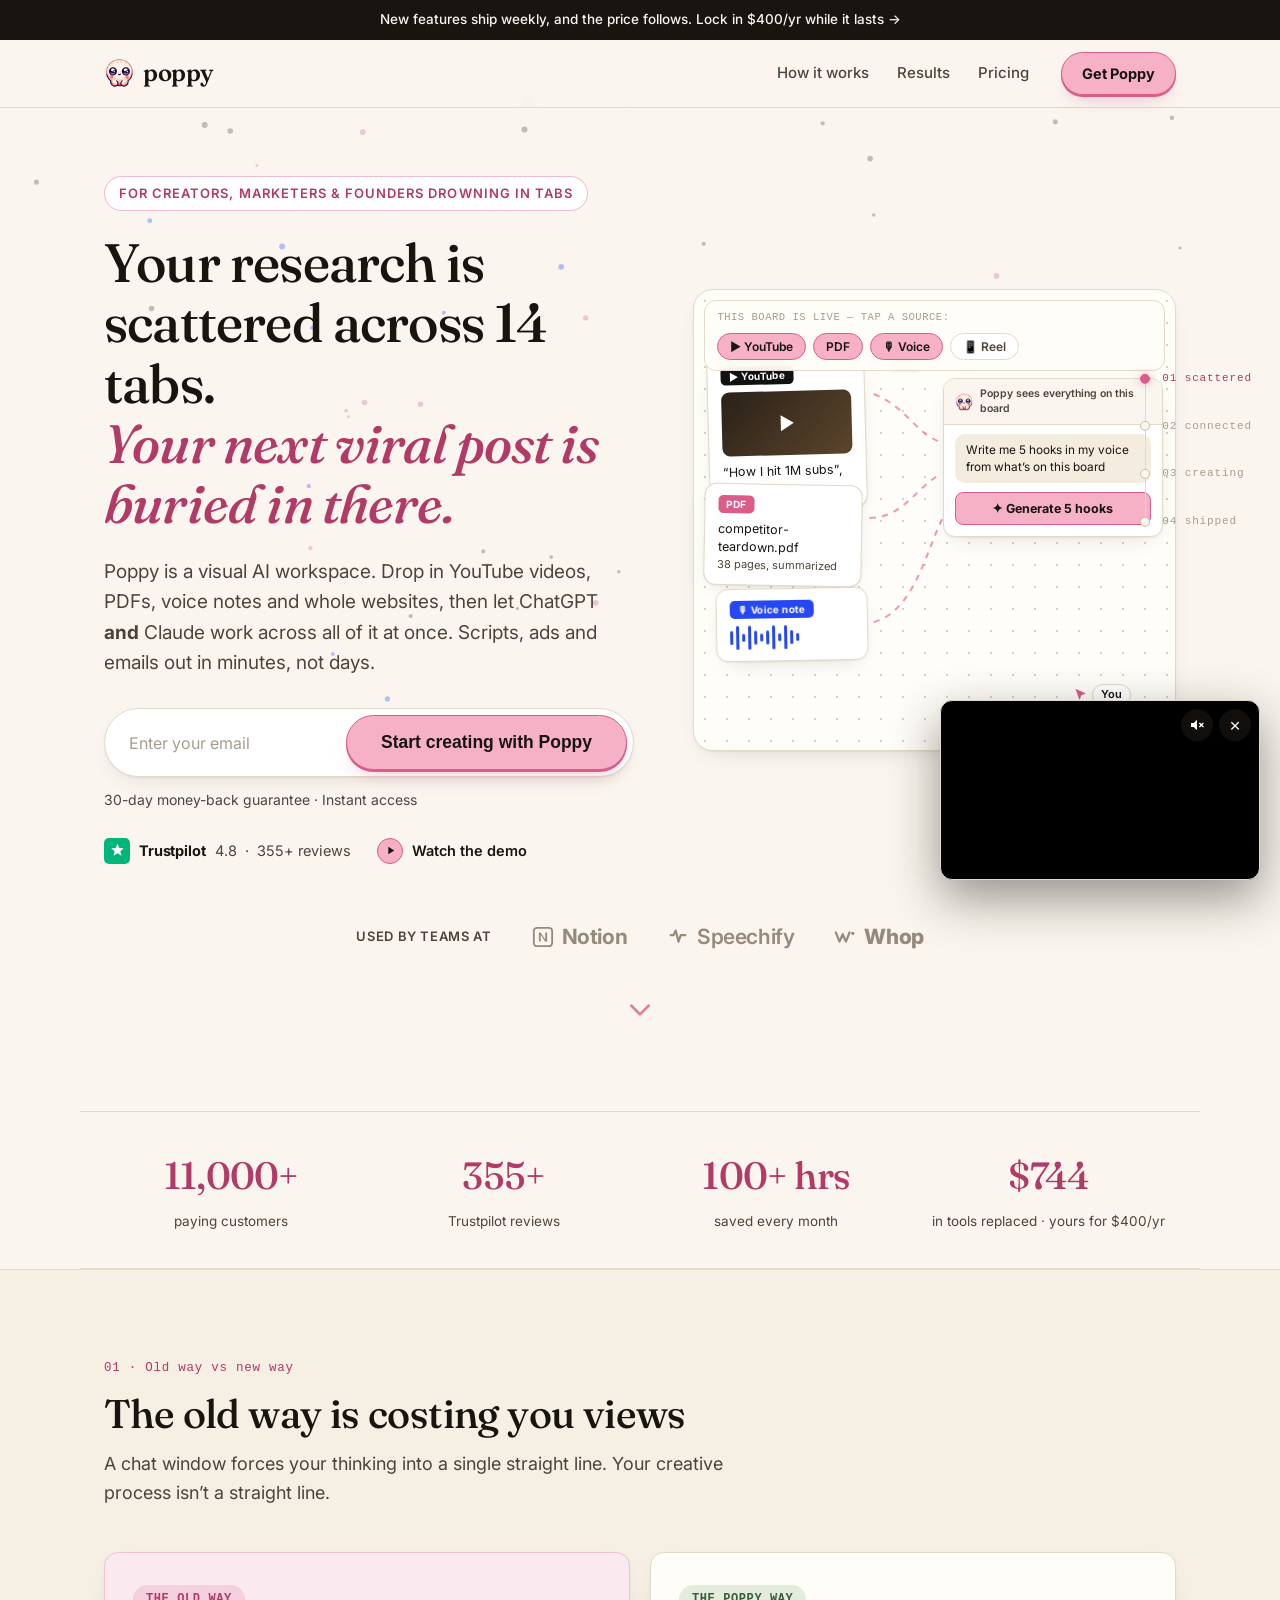
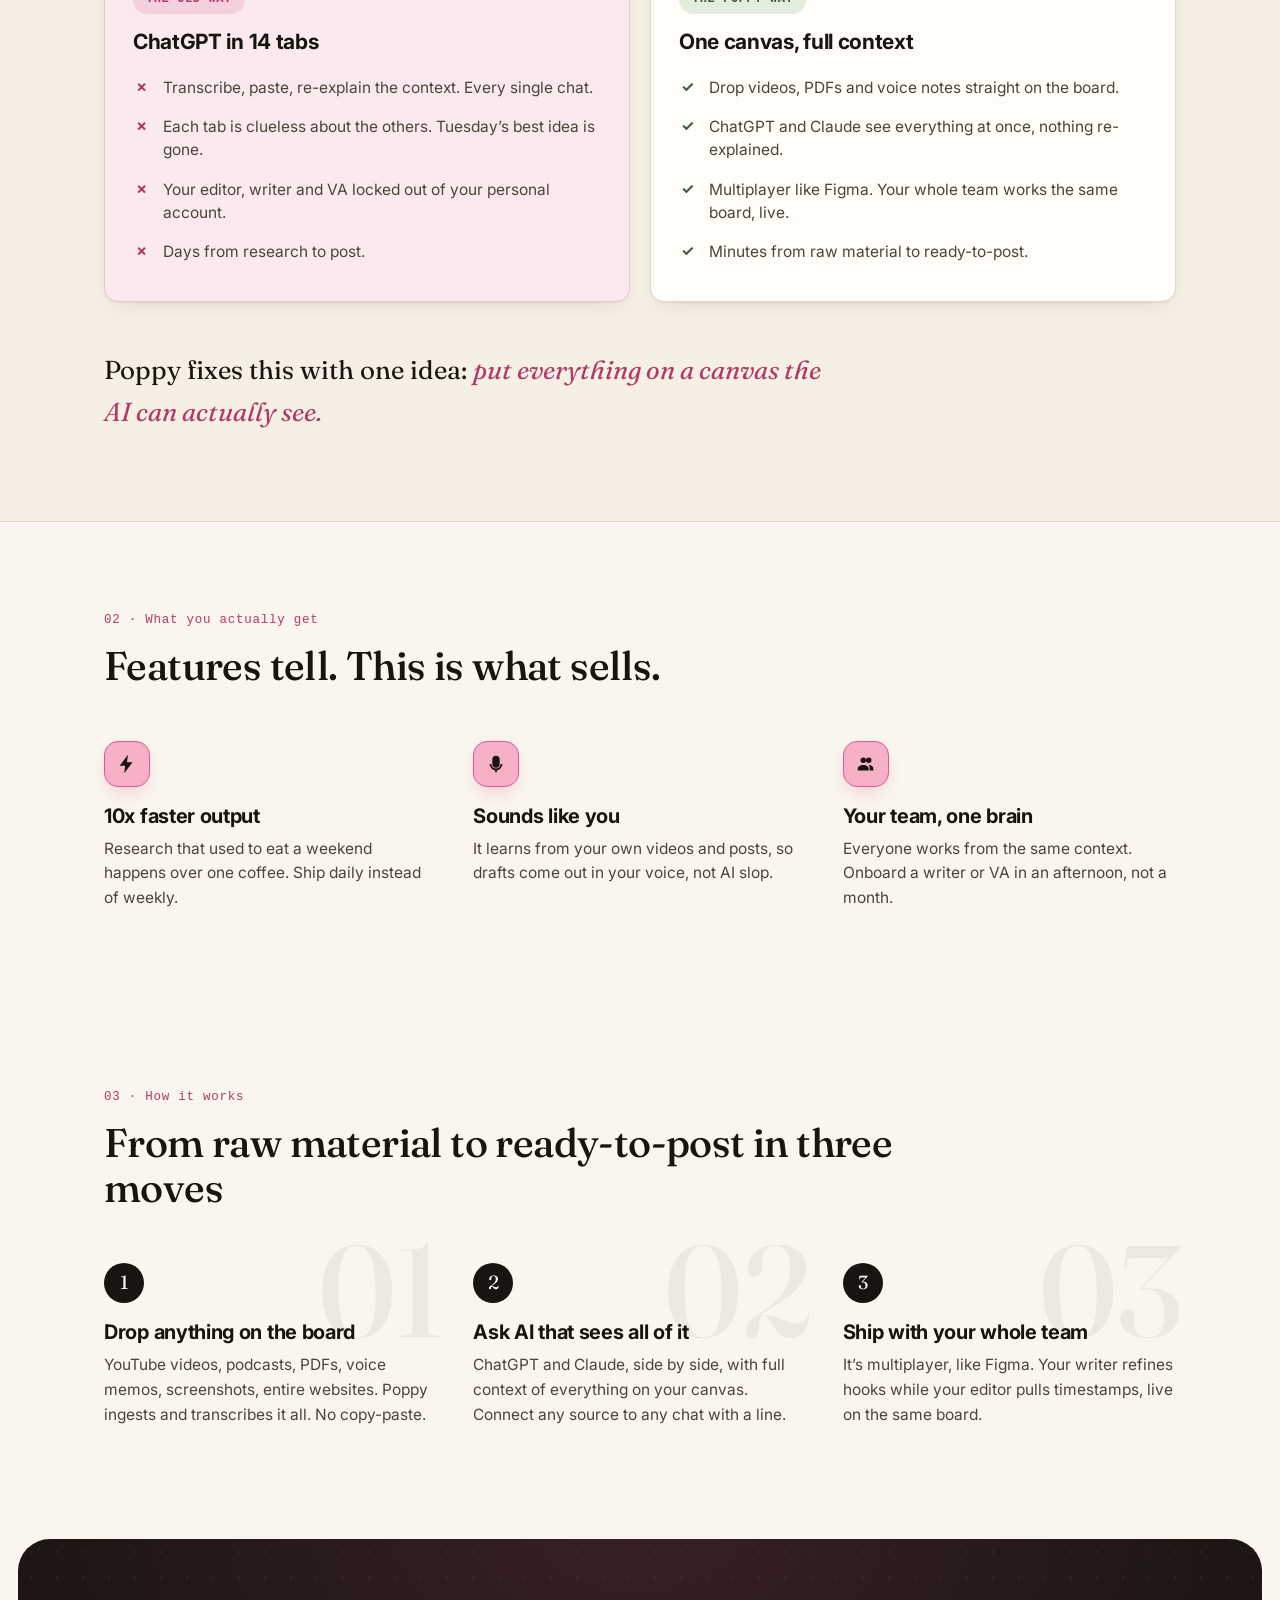
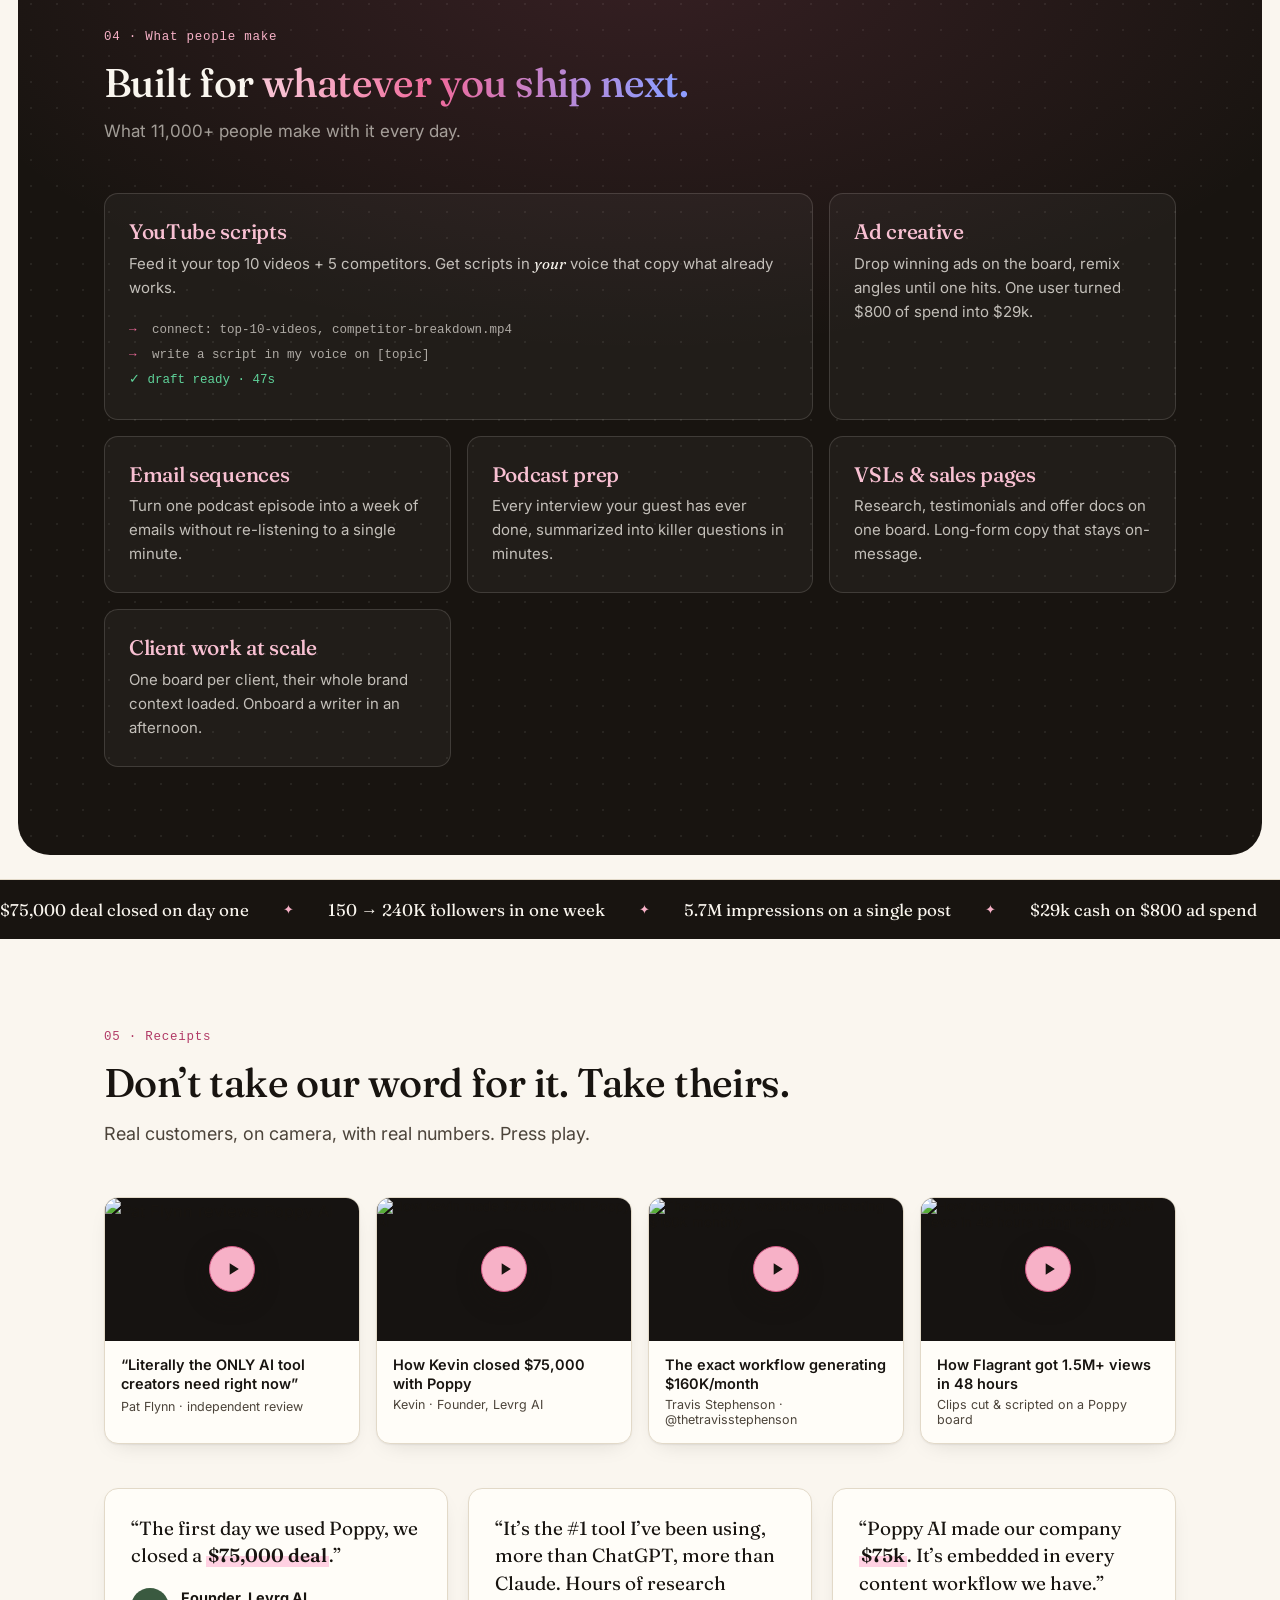
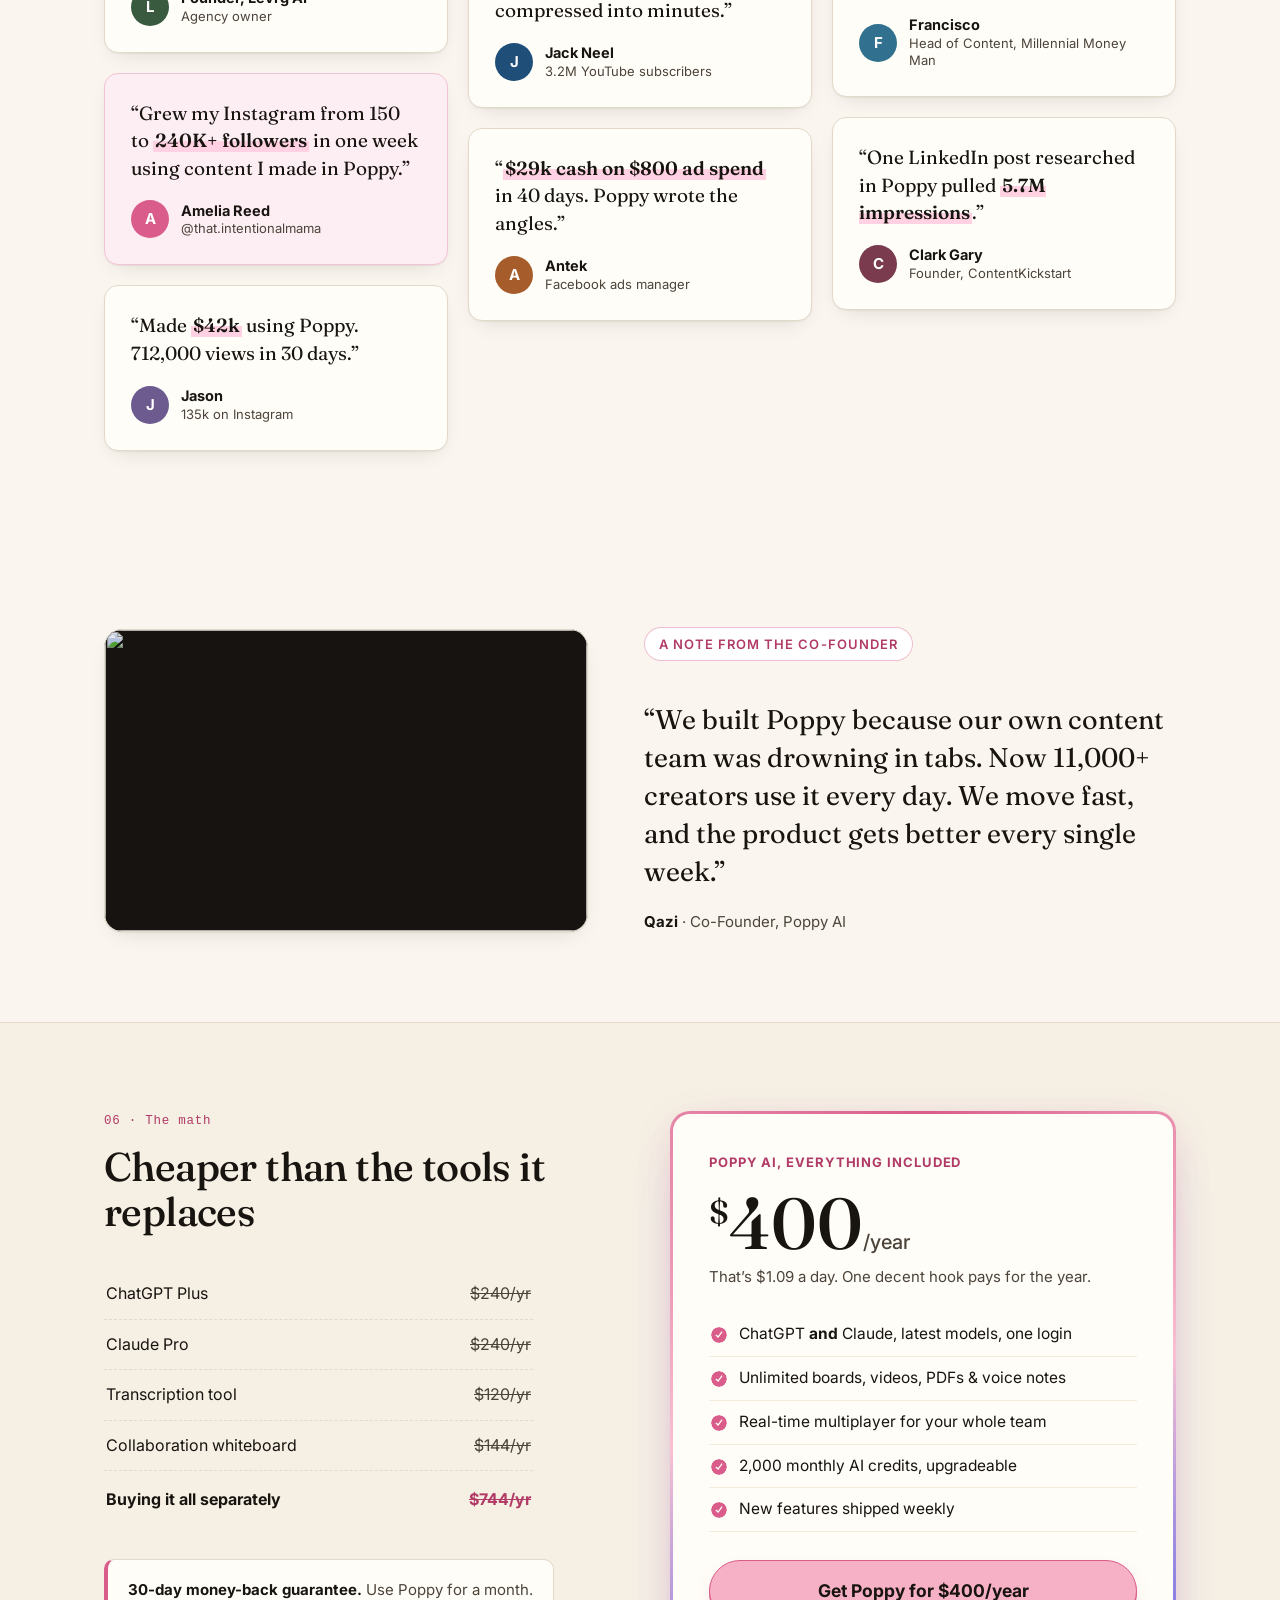
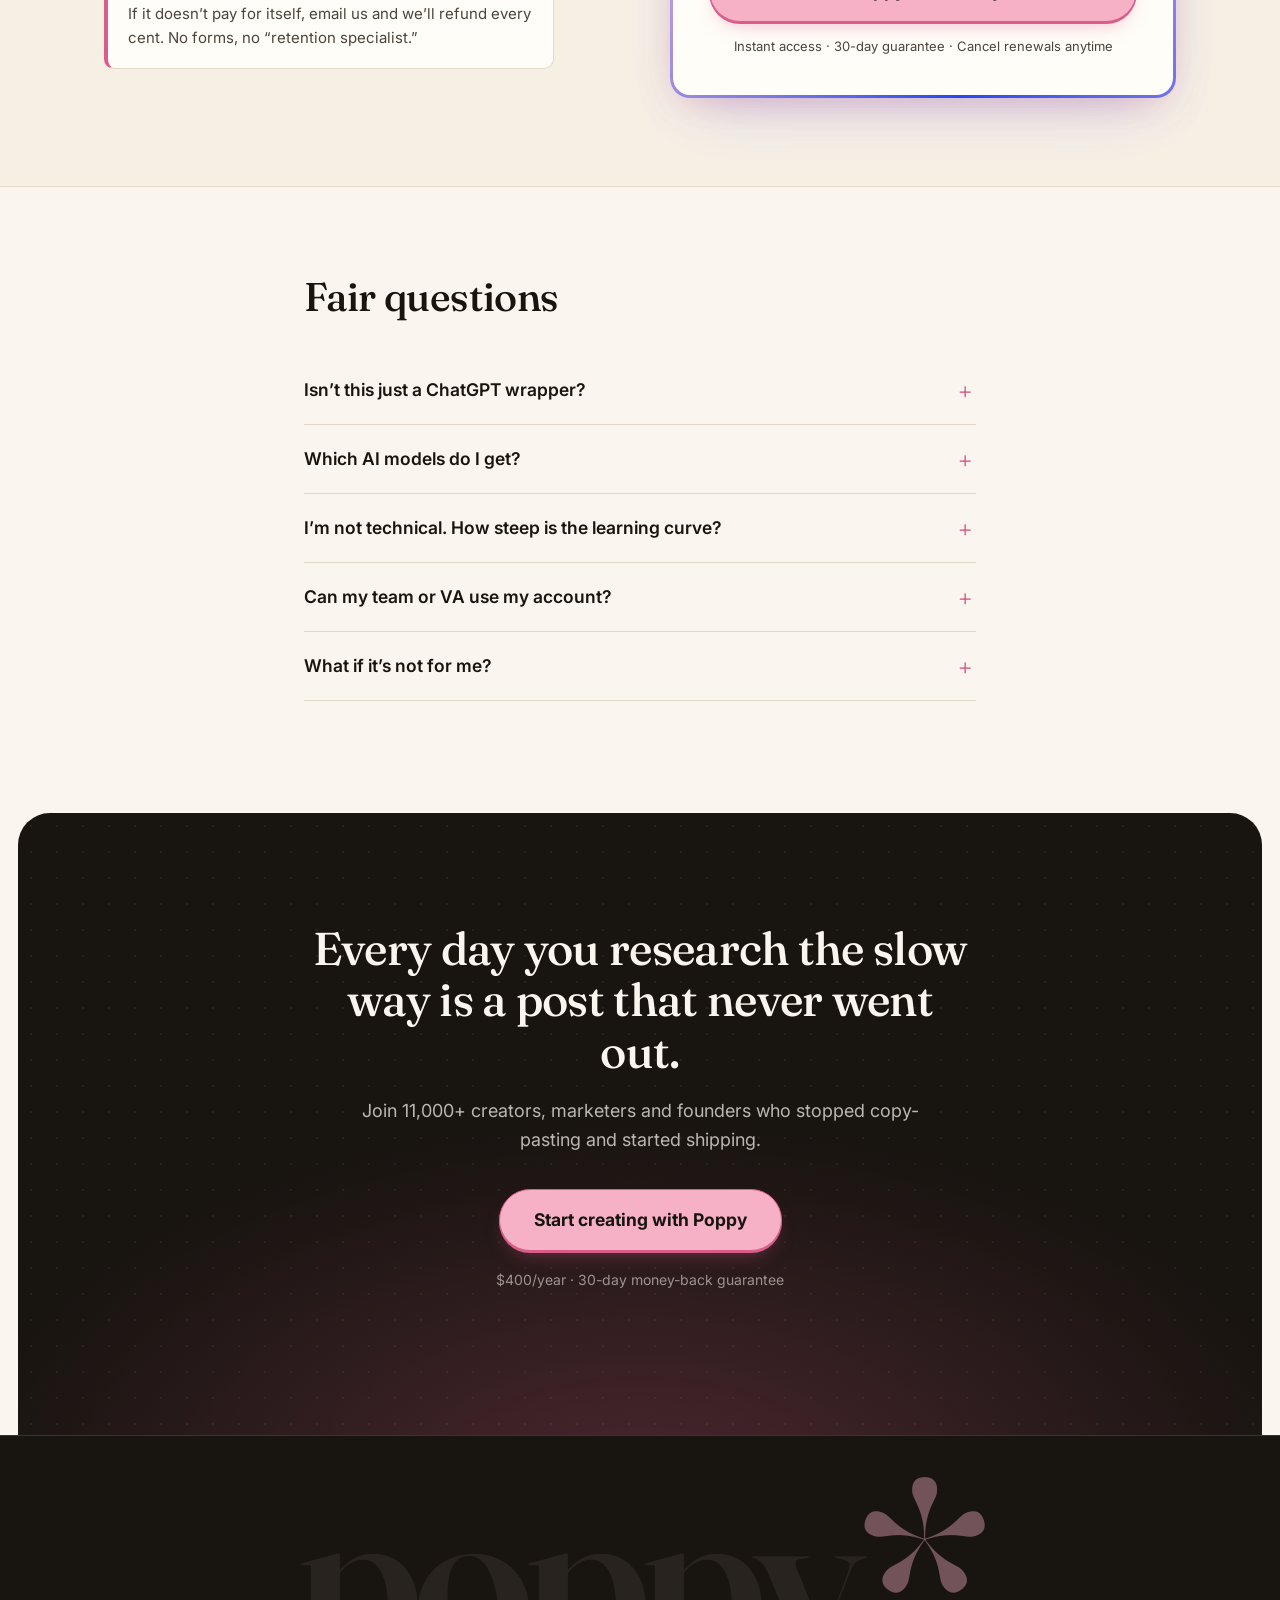
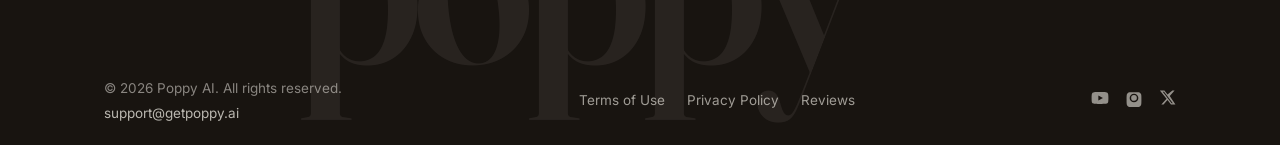
==== commit 2a1e5ab4: "Rebrand to Poppy pink, add interactive demo board, autoplay video testimonials, legal pages - Warm p" ====
--- a/index.html
+++ b/index.html
@@ -5,6 +5,8 @@
 <meta name="viewport" content="width=device-width, initial-scale=1.0">
 <title>Poppy AI: The AI whiteboard where viral content gets made</title>
 <meta name="description" content="Drop in YouTube videos, PDFs and voice notes. Poppy connects ChatGPT & Claude to all of it on one visual canvas. 11,000+ creators write scripts, ads and emails in minutes.">
+<meta name="theme-color" content="#faf6ef">
+<link rel="icon" type="image/png" href="poppy-logo.png">
 <link rel="preconnect" href="https://fonts.googleapis.com">
 <link rel="preconnect" href="https://fonts.gstatic.com" crossorigin>
 <link href="https://fonts.googleapis.com/css2?family=Fraunces:opsz,wght@9..144,400;9..144,500;9..144,600&family=Inter:wght@400;500;600;700&display=swap" rel="stylesheet">
@@ -32,9 +34,7 @@
 <header class="nav">
   <div class="nav-inner">
     <a class="logo" href="#top" aria-label="Poppy AI">
-      <span class="logo-mark" aria-hidden="true">
-        <svg viewBox="0 0 24 24" width="22" height="22"><circle cx="12" cy="12" r="5.5" fill="var(--red)"/><path d="M12 2v4M12 18v4M2 12h4M18 12h4M4.9 4.9l2.9 2.9M16.2 16.2l2.9 2.9M19.1 4.9l-2.9 2.9M7.8 16.2l-2.9 2.9" stroke="var(--red)" stroke-width="1.8" stroke-linecap="round"/></svg>
-      </span>
+      <img class="logo-img" src="poppy-logo.png" alt="" width="30" height="30">
       poppy
     </a>
     <nav class="nav-links">
@@ -60,48 +60,67 @@
         <button type="submit" class="btn btn-lg">Start creating with Poppy</button>
       </form>
       <p class="cta-note">30-day money-back guarantee · Instant access</p>
-      <a class="tp-badge" href="https://www.trustpilot.com/review/getpoppy.ai" target="_blank" rel="noopener">
-        <span class="tp-star" aria-hidden="true">
-          <svg viewBox="0 0 20 20" width="15" height="15"><path d="M10 1l2.4 5.6 6 .5-4.6 4 1.4 5.9L10 13.8 4.8 17l1.4-5.9-4.6-4 6-.5z" fill="#fff"/></svg>
-        </span>
-        <strong>Trustpilot</strong>
-        <span class="tp-meta">4.8 &nbsp;·&nbsp; 355+ reviews</span>
-      </a>
-    </div>
-
-    <!-- Canvas mockup -->
-    <div class="hero-visual" aria-hidden="true">
-      <div class="canvas">
-        <svg class="canvas-lines" viewBox="0 0 460 420" preserveAspectRatio="none">
-          <path d="M150 88 C 210 100, 210 150, 248 168" fill="none"/>
-          <path d="M120 240 C 180 240, 200 210, 244 196" fill="none"/>
-          <path d="M132 340 C 200 340, 220 250, 250 214" fill="none"/>
+      <div class="hero-proof">
+        <a class="tp-badge" href="https://www.trustpilot.com/review/getpoppy.ai" target="_blank" rel="noopener">
+          <span class="tp-star" aria-hidden="true">
+            <svg viewBox="0 0 20 20" width="15" height="15"><path d="M10 1l2.4 5.6 6 .5-4.6 4 1.4 5.9L10 13.8 4.8 17l1.4-5.9-4.6-4 6-.5z" fill="#fff"/></svg>
+          </span>
+          <strong>Trustpilot</strong>
+          <span class="tp-meta">4.8 &nbsp;·&nbsp; 355+ reviews</span>
+        </a>
+        <button class="demo-link" type="button" data-yt="13qfbeze2qs">
+          <span class="demo-link-btn" aria-hidden="true"><svg viewBox="0 0 24 24" width="13" height="13"><path d="M8 5v14l11-7z" fill="currentColor"/></svg></span>
+          Watch the demo
+        </button>
+      </div>
+    </div>
+
+    <!-- Interactive canvas: tap sources, watch Poppy write -->
+    <div class="hero-visual">
+      <div class="canvas" id="demo-board">
+        <div class="board-toolbar">
+          <span class="board-hint">This board is live — tap a source:</span>
+          <div class="chip-row" role="group" aria-label="Add sources to the demo board">
+            <button class="chip" type="button" data-node="video">▶ YouTube</button>
+            <button class="chip" type="button" data-node="pdf">PDF</button>
+            <button class="chip" type="button" data-node="voice">🎙 Voice</button>
+            <button class="chip" type="button" data-node="reel">📱 Reel</button>
+          </div>
+        </div>
+        <svg class="canvas-lines" viewBox="0 0 460 460" preserveAspectRatio="none" aria-hidden="true">
+          <path data-line="video" d="M172 104 C 205 118, 210 142, 236 152" fill="none"/>
+          <path data-line="pdf" d="M168 228 C 200 228, 212 198, 236 184" fill="none"/>
+          <path data-line="voice" d="M172 332 C 210 322, 222 262, 238 228" fill="none"/>
+          <path data-line="reel" d="M272 352 C 292 338, 308 330, 324 318" fill="none"/>
         </svg>
-        <div class="node node-video">
+        <div class="node node-video" data-slot="video" aria-hidden="true">
           <div class="node-tag">▶ YouTube</div>
           <div class="thumb"></div>
           <p>“How I hit 1M subs”, 42 min</p>
         </div>
-        <div class="node node-pdf">
+        <div class="node node-pdf" data-slot="pdf" aria-hidden="true">
           <div class="node-tag tag-pdf">PDF</div>
           <p>competitor-teardown.pdf<br><span>38 pages, summarized</span></p>
         </div>
-        <div class="node node-voice">
+        <div class="node node-voice" data-slot="voice" aria-hidden="true">
           <div class="node-tag tag-voice">🎙 Voice note</div>
           <div class="wave"><i></i><i></i><i></i><i></i><i></i><i></i><i></i><i></i><i></i><i></i><i></i><i></i></div>
         </div>
+        <div class="node node-reel" data-slot="reel" aria-hidden="true">
+          <div class="node-tag tag-reel">📱 IG Reel</div>
+          <p>Your best reel · 812k plays</p>
+        </div>
         <div class="node node-chat">
-          <div class="chat-head"><span class="dot"></span>Claude + GPT see everything on this board</div>
-          <div class="chat-bubble user">Write me 5 hooks in my voice, using the video + PDF</div>
-          <div class="chat-bubble ai"><span class="typing">Done. Hook #3 matches your best-performing reel…</span></div>
-        </div>
-        <div class="cursor cursor-a"><svg viewBox="0 0 20 20" width="14" height="14"><path d="M2 1l6 16 2.5-6.5L17 8z" fill="var(--blue)"/></svg><span>Sam</span></div>
-        <div class="cursor cursor-b"><svg viewBox="0 0 20 20" width="14" height="14"><path d="M2 1l6 16 2.5-6.5L17 8z" fill="var(--red)"/></svg><span>You</span></div>
-        <!-- Demo video overlay: swap href for the real 90-sec demo when ready -->
-        <a class="demo-play" href="https://www.getpoppy.ai" target="_blank" rel="noopener" aria-label="Watch the 90-second Poppy demo">
-          <span class="demo-play-btn"><svg viewBox="0 0 24 24" width="22" height="22"><path d="M8 5v14l11-7z" fill="currentColor"/></svg></span>
-          <span class="demo-play-label">Watch the 90-sec demo</span>
-        </a>
+          <div class="chat-head">
+            <img src="poppy-logo.png" width="18" height="18" alt="">
+            Poppy sees everything on this board
+          </div>
+          <div class="chat-bubble user">Write me 5 hooks in my voice from what’s on this board</div>
+          <div class="chat-bubble ai" id="ai-out" hidden><span class="typing-text" id="ai-text"></span></div>
+          <button class="gen-btn" id="gen-btn" type="button">✦ Generate 5 hooks</button>
+        </div>
+        <div class="cursor cursor-a" aria-hidden="true"><svg viewBox="0 0 20 20" width="14" height="14"><path d="M2 1l6 16 2.5-6.5L17 8z" fill="#2547f4"/></svg><span>Sam</span></div>
+        <div class="cursor cursor-b" aria-hidden="true"><svg viewBox="0 0 20 20" width="14" height="14"><path d="M2 1l6 16 2.5-6.5L17 8z" fill="#d95c8a"/></svg><span>You</span></div>
       </div>
     </div>
   </div>
@@ -137,7 +156,7 @@
     <div class="stat"><strong>11,000+</strong><span>paying customers</span></div>
     <div class="stat"><strong>355+</strong><span>Trustpilot reviews</span></div>
     <div class="stat"><strong>100+ hrs</strong><span>saved every month</span></div>
-    <div class="stat"><strong>$500k</strong><span>monthly revenue &amp; growing</span></div>
+    <div class="stat"><strong>$744</strong><span>in tools replaced · yours for $400/yr</span></div>
   </div>
 </section>
 
@@ -271,7 +290,58 @@
   <div class="wrap">
     <p class="sec-tag">05 · Receipts</p>
     <h2 class="section-title">Don’t take our word for it. Take theirs.</h2>
-    <p class="section-sub">Real customers, real numbers. Thousands of recorded case studies behind these.</p>
+    <p class="section-sub">Real customers, on camera, with real numbers. Press play.</p>
+
+    <!-- Video testimonials: real footage, loads only on click -->
+    <div class="vt-grid">
+      <div class="vt-card vt-live">
+        <div class="vt-thumb av-slot" data-autoplay="V5ych2rxtnQ">
+          <img src="https://i.ytimg.com/vi/V5ych2rxtnQ/maxresdefault.jpg" onerror="this.onerror=null;this.src='https://i.ytimg.com/vi/V5ych2rxtnQ/hqdefault.jpg'" loading="lazy" alt="Pat Flynn reviews Poppy AI">
+          <span class="vt-playbtn" aria-hidden="true"><svg viewBox="0 0 24 24" width="20" height="20"><path d="M8 5v14l11-7z" fill="currentColor"/></svg></span>
+          <div class="av-wrap" hidden>
+            <div class="av-ctrl">
+              <button class="av-mute" type="button" aria-label="Unmute video"></button>
+              <button class="av-close" type="button" aria-label="Close video">&times;</button>
+            </div>
+          </div>
+        </div>
+        <div class="vt-meta">
+          <strong>“Literally the ONLY AI tool creators need right now”</strong>
+          <span>Pat Flynn · independent review</span>
+        </div>
+      </div>
+      <button class="vt-card" type="button" data-yt="cRmoR5TVHv8">
+        <span class="vt-thumb">
+          <img src="https://i.ytimg.com/vi/cRmoR5TVHv8/maxresdefault.jpg" onerror="this.onerror=null;this.src='https://i.ytimg.com/vi/cRmoR5TVHv8/hqdefault.jpg'" loading="lazy" alt="How Kevin made $75,000 with Poppy AI">
+          <span class="vt-playbtn" aria-hidden="true"><svg viewBox="0 0 24 24" width="20" height="20"><path d="M8 5v14l11-7z" fill="currentColor"/></svg></span>
+        </span>
+        <span class="vt-meta">
+          <strong>How Kevin closed $75,000 with Poppy</strong>
+          <span>Kevin · Founder, Levrg AI</span>
+        </span>
+      </button>
+      <button class="vt-card" type="button" data-yt="7y8z7bboFV4">
+        <span class="vt-thumb">
+          <img src="https://i.ytimg.com/vi/7y8z7bboFV4/maxresdefault.jpg" onerror="this.onerror=null;this.src='https://i.ytimg.com/vi/7y8z7bboFV4/hqdefault.jpg'" loading="lazy" alt="The Poppy AI workflow generating $160K monthly">
+          <span class="vt-playbtn" aria-hidden="true"><svg viewBox="0 0 24 24" width="20" height="20"><path d="M8 5v14l11-7z" fill="currentColor"/></svg></span>
+        </span>
+        <span class="vt-meta">
+          <strong>The exact workflow generating $160K/month</strong>
+          <span>Travis Stephenson · @thetravisstephenson</span>
+        </span>
+      </button>
+      <button class="vt-card" type="button" data-yt="B8xH_-q-t3g">
+        <span class="vt-thumb">
+          <img src="https://i.ytimg.com/vi/B8xH_-q-t3g/maxresdefault.jpg" onerror="this.onerror=null;this.src='https://i.ytimg.com/vi/B8xH_-q-t3g/hqdefault.jpg'" loading="lazy" alt="How the Flagrant podcast got 1.5M views in 48 hours using Poppy AI">
+          <span class="vt-playbtn" aria-hidden="true"><svg viewBox="0 0 24 24" width="20" height="20"><path d="M8 5v14l11-7z" fill="currentColor"/></svg></span>
+        </span>
+        <span class="vt-meta">
+          <strong>How Flagrant got 1.5M+ views in 48 hours</strong>
+          <span>Clips cut &amp; scripted on a Poppy board</span>
+        </span>
+      </button>
+    </div>
+
     <div class="masonry">
       <figure class="t-card">
         <blockquote>“The first day we used Poppy, we closed a <mark>$75,000 deal</mark>.”</blockquote>
@@ -308,13 +378,19 @@
 <!-- ============ FOUNDER ============ -->
 <section class="founder">
   <div class="wrap founder-grid">
-    <a class="founder-video" href="https://www.getpoppy.ai" target="_blank" rel="noopener" aria-label="Watch a note from Qazi, co-founder of Poppy AI">
-      <!-- Swap this frame for the real video embed (YouTube iframe or mp4) when the asset is ready -->
+    <div class="founder-video av-slot" data-autoplay="1EnkaMBquDo" role="button" tabindex="0" aria-label="Watch a note from Qazi, co-founder of Poppy AI">
+      <img class="founder-poster" src="https://i.ytimg.com/vi/1EnkaMBquDo/maxresdefault.jpg" onerror="this.onerror=null;this.src='https://i.ytimg.com/vi/1EnkaMBquDo/hqdefault.jpg'" loading="lazy" alt="">
       <span class="play-btn" aria-hidden="true">
         <svg viewBox="0 0 24 24" width="30" height="30"><path d="M8 5v14l11-7z" fill="currentColor"/></svg>
       </span>
-      <span class="founder-video-tag">Watch · 1 min</span>
-    </a>
+      <span class="founder-video-tag">Watch · 3 min</span>
+      <div class="av-wrap" hidden>
+        <div class="av-ctrl">
+          <button class="av-mute" type="button" aria-label="Unmute video"></button>
+          <button class="av-close" type="button" aria-label="Close video">&times;</button>
+        </div>
+      </div>
+    </div>
     <div class="founder-copy">
       <p class="eyebrow">A note from the co-founder</p>
       <blockquote>“We built Poppy because our own content team was drowning in tabs. Now 11,000+ creators use it every day. We move fast, and the product gets better every single week.”</blockquote>
@@ -387,7 +463,7 @@
   <div class="wrap wrap-narrow">
     <h2>Every day you research the slow way is a post that never went out.</h2>
     <p>Join 11,000+ creators, marketers and founders who stopped copy-pasting and started shipping.</p>
-    <a class="btn btn-lg btn-invert checkout-link" href="https://courses.cleverprogrammer.com/poppy-ai-checkout">Start creating with Poppy</a>
+    <a class="btn btn-lg checkout-link" href="https://courses.cleverprogrammer.com/poppy-ai-checkout">Start creating with Poppy</a>
     <p class="final-fine">$400/year · 30-day money-back guarantee</p>
   </div>
 </section>
@@ -400,8 +476,8 @@
       <span class="footer-contact">support@getpoppy.ai</span>
     </div>
     <nav class="footer-links" aria-label="Footer">
-      <a href="https://www.getpoppy.ai" target="_blank" rel="noopener">Terms of Use</a>
-      <a href="https://www.getpoppy.ai" target="_blank" rel="noopener">Privacy Policy</a>
+      <a href="terms.html">Terms of Use</a>
+      <a href="privacy.html">Privacy Policy</a>
       <a href="https://www.trustpilot.com/review/getpoppy.ai" target="_blank" rel="noopener">Reviews</a>
     </nav>
     <div class="footer-social">
@@ -420,6 +496,17 @@
   <a class="btn checkout-link" href="https://courses.cleverprogrammer.com/poppy-ai-checkout">Get Poppy</a>
 </div>
 
+<!-- Video lightbox: one iframe for every video on the page, loads only on demand -->
+<div class="video-modal" id="video-modal" hidden>
+  <div class="vm-backdrop" data-close></div>
+  <div class="vm-frame" role="dialog" aria-modal="true" aria-label="Video player">
+    <button class="vm-close" type="button" data-close aria-label="Close video">&times;</button>
+    <div class="vm-embed">
+      <iframe id="vm-iframe" title="Poppy AI video" allow="autoplay; encrypted-media; picture-in-picture" allowfullscreen></iframe>
+    </div>
+  </div>
+</div>
+
 <script src="script.js" defer></script>
 </body>
 </html>
--- a/styles.css
+++ b/styles.css
@@ -1,11 +1,12 @@
-/* ============ TOKENS ============ */
+/* ============ TOKENS — warm paper + Poppy pink ============ */
 :root{
   --paper:#faf6ef;
   --paper-2:#f3ecdf;
   --ink:#181410;
   --ink-soft:#4c443a;
-  --red:#e0451f;
-  --red-deep:#b83515;
+  --pink:#f7b1c7;
+  --pink-deep:#d95c8a;
+  --rose:#b13a66;
   --blue:#2547f4;
   --line:#e2d9c8;
   --card:#fffdf8;
@@ -52,44 +53,43 @@
   color:#a89d8d;transition:color .4s ease;
 }
 .story-stage.on .story-dot{
-  background:var(--red);border-color:var(--red);
-  box-shadow:0 0 10px rgba(224,69,31,.55);
-}
-.story-stage.on .story-label{color:var(--red-deep)}
+  background:var(--pink-deep);border-color:var(--pink-deep);
+  box-shadow:0 0 10px rgba(217,92,138,.55);
+}
+.story-stage.on .story-label{color:var(--rose)}
 @media (max-width:1240px){.story-rail{display:none}}
-::selection{background:var(--red);color:#fff}
+::selection{background:var(--pink);color:var(--ink)}
 .wrap{max-width:1120px;margin:0 auto;padding:0 24px}
 .wrap-narrow{max-width:720px}
 h1,h2,h3{line-height:1.12;letter-spacing:-.015em}
 em{font-family:var(--serif);font-style:italic}
-mark{background:linear-gradient(transparent 55%, #ffd8a8 55%);color:inherit;padding:0 2px;font-weight:600}
-
-/* ============ BUTTONS ============ */
+mark{background:linear-gradient(transparent 55%, #ffd1e2 55%);color:inherit;padding:0 2px;font-weight:600}
+
+/* ============ BUTTONS — light Poppy pink ============ */
 .btn{
   display:inline-block;
-  background:var(--red);
-  color:#fff;
-  font-weight:600;
+  background:var(--pink);
+  color:var(--ink);
+  font-weight:700;
   text-decoration:none;
   padding:13px 26px;
   border-radius:999px;
-  border:1.5px solid var(--red-deep);
-  box-shadow:0 2px 0 var(--red-deep),0 10px 20px -10px rgba(224,69,31,.55);
-  transition:transform .15s ease,box-shadow .15s ease;
+  border:1.5px solid var(--pink-deep);
+  box-shadow:0 2px 0 var(--pink-deep),0 10px 20px -10px rgba(217,92,138,.5);
+  transition:transform .15s ease,box-shadow .15s ease,filter .15s ease;
   white-space:nowrap;
-}
-.btn:hover{transform:translateY(-2px);box-shadow:0 4px 0 var(--red-deep),0 14px 26px -10px rgba(224,69,31,.6)}
-.btn:active{transform:translateY(0);box-shadow:0 1px 0 var(--red-deep)}
+  cursor:pointer;
+}
+.btn:hover{transform:translateY(-2px);filter:brightness(1.03);box-shadow:0 4px 0 var(--pink-deep),0 14px 26px -10px rgba(217,92,138,.55)}
+.btn:active{transform:translateY(0);box-shadow:0 1px 0 var(--pink-deep)}
 .btn-sm{padding:9px 20px;font-size:14.5px}
 .btn.pulse{animation:cta-pulse 1.1s ease-out 2}
 @keyframes cta-pulse{
-  0%{box-shadow:0 2px 0 var(--red-deep),0 10px 20px -10px rgba(224,69,31,.55),0 0 0 0 rgba(224,69,31,.4)}
-  100%{box-shadow:0 2px 0 var(--red-deep),0 10px 20px -10px rgba(224,69,31,.55),0 0 0 20px rgba(224,69,31,0)}
+  0%{box-shadow:0 2px 0 var(--pink-deep),0 10px 20px -10px rgba(217,92,138,.5),0 0 0 0 rgba(217,92,138,.4)}
+  100%{box-shadow:0 2px 0 var(--pink-deep),0 10px 20px -10px rgba(217,92,138,.5),0 0 0 20px rgba(217,92,138,0)}
 }
 .btn-lg{padding:16px 34px;font-size:17.5px}
 .btn-block{display:block;text-align:center}
-.btn-invert{background:var(--paper);color:var(--ink);border-color:var(--paper-2);box-shadow:0 2px 0 rgba(0,0,0,.25)}
-.btn-invert:hover{box-shadow:0 4px 0 rgba(0,0,0,.25)}
 
 /* ============ ANNOUNCEMENT BAR ============ */
 .announce{
@@ -106,34 +106,34 @@
   backdrop-filter:blur(12px);
   border-bottom:1px solid var(--line);
 }
-.nav-inner{max-width:1120px;margin:0 auto;padding:14px 24px;display:flex;align-items:center;gap:32px}
+.nav-inner{max-width:1120px;margin:0 auto;padding:12px 24px;display:flex;align-items:center;gap:32px}
 .logo{
   font-family:var(--serif);font-weight:600;font-size:24px;
   color:var(--ink);text-decoration:none;
-  display:flex;align-items:center;gap:8px;letter-spacing:-.02em;
-}
+  display:flex;align-items:center;gap:9px;letter-spacing:-.02em;
+}
+.logo-img{display:block;width:30px;height:30px}
 .nav-links{margin-left:auto;display:flex;gap:28px}
 .nav-links a{color:var(--ink-soft);text-decoration:none;font-size:15px;font-weight:500}
 .nav-links a:hover{color:var(--ink)}
 
 /* ============ HERO ============ */
-.hero{padding:72px 0 88px;overflow:hidden}
+.hero{padding:68px 0 88px;overflow:hidden}
 .hero-grid{display:grid;grid-template-columns:1.05fr .95fr;gap:56px;align-items:center}
 .eyebrow{
   display:inline-block;font-size:13px;font-weight:600;letter-spacing:.08em;
-  text-transform:uppercase;color:var(--red);
-  border:1px solid color-mix(in srgb, var(--red) 35%, transparent);
+  text-transform:uppercase;color:var(--rose);
+  border:1px solid rgba(217,92,138,.4);
   border-radius:999px;padding:6px 14px;margin-bottom:22px;background:#fff;
 }
 .hero h1{font-family:var(--serif);font-weight:500;font-size:clamp(34px,4.6vw,54px)}
-.hero h1 em{color:var(--red-deep)}
+.hero h1 em{color:var(--rose)}
 .lede{font-size:19px;color:var(--ink-soft);margin:22px 0 30px;max-width:34em}
-.cta-row{display:flex;align-items:center;gap:18px;flex-wrap:wrap}
 .cta-note{font-size:14px;color:var(--ink-soft);margin-top:12px}
 
 /* ---- low-friction email form ---- */
 .cta-form{
-  display:flex;gap:10px;max-width:520px;
+  display:flex;gap:10px;max-width:530px;
   background:#fff;border:1.5px solid var(--line);border-radius:999px;
   padding:6px;box-shadow:var(--shadow);
 }
@@ -143,11 +143,12 @@
 }
 .cta-form input::placeholder{color:#a89d8d}
 .cta-form .btn{border-radius:999px;flex-shrink:0}
-.cta-form:focus-within{border-color:var(--red)}
-
-/* ---- Trustpilot badge ---- */
+.cta-form:focus-within{border-color:var(--pink-deep)}
+
+/* ---- proof row: Trustpilot + demo link ---- */
+.hero-proof{display:flex;align-items:center;gap:26px;flex-wrap:wrap;margin-top:26px}
 .tp-badge{
-  display:inline-flex;align-items:center;gap:9px;margin-top:26px;
+  display:inline-flex;align-items:center;gap:9px;
   text-decoration:none;color:var(--ink);font-size:14.5px;
 }
 .tp-badge:hover .tp-meta{text-decoration:underline}
@@ -157,6 +158,19 @@
 }
 .tp-badge strong{font-weight:700;letter-spacing:-.01em}
 .tp-meta{color:var(--ink-soft)}
+.demo-link{
+  display:inline-flex;align-items:center;gap:9px;
+  background:none;border:none;cursor:pointer;
+  font-family:var(--sans);font-size:14.5px;font-weight:600;color:var(--ink);
+  padding:0;
+}
+.demo-link:hover{color:var(--rose)}
+.demo-link-btn{
+  width:26px;height:26px;border-radius:50%;background:var(--pink);color:var(--ink);
+  border:1px solid var(--pink-deep);
+  display:inline-flex;align-items:center;justify-content:center;flex-shrink:0;
+}
+.demo-link-btn svg{margin-left:1.5px}
 
 /* ---- logo bar ---- */
 .logo-bar{
@@ -176,16 +190,14 @@
 /* ---- scroll cue ---- */
 .scroll-cue{
   display:flex;justify-content:center;margin-top:44px;
-  color:var(--red);opacity:.75;
+  color:var(--pink-deep);opacity:.8;
 }
 .scroll-cue svg{animation:cue-bob 1.8s ease-in-out infinite}
 .scroll-cue:hover{opacity:1}
 @keyframes cue-bob{0%,100%{transform:translateY(0)}50%{transform:translateY(8px)}}
 
 /* ---- stats bar ---- */
-.stats{
-  padding:0;background:transparent;
-}
+.stats{padding:0;background:transparent}
 .stats-grid{
   display:grid;grid-template-columns:repeat(4,1fr);gap:18px;
   border-top:1px solid var(--line);border-bottom:1px solid var(--line);
@@ -194,82 +206,110 @@
 .stat{text-align:center}
 .stat strong{
   display:block;font-family:var(--serif);font-weight:500;
-  font-size:clamp(26px,3vw,38px);letter-spacing:-.02em;color:var(--red-deep);
+  font-size:clamp(26px,3vw,38px);letter-spacing:-.02em;color:var(--rose);
 }
 .stat span{font-size:13.5px;color:var(--ink-soft)}
 
-/* ---- canvas mockup ---- */
+/* ---- interactive canvas board ---- */
 .hero-visual{position:relative}
 .canvas{
-  position:relative;height:440px;
+  position:relative;height:462px;
   background:
     radial-gradient(circle, #d9d0bf 1px, transparent 1px) 0 0/22px 22px,
     var(--card);
   border:1px solid var(--line);border-radius:20px;
   box-shadow:var(--shadow);
-}
-.canvas-lines{position:absolute;inset:0;width:100%;height:100%}
-.canvas-lines path{stroke:var(--red);stroke-width:2;stroke-dasharray:6 6;opacity:.6}
+  overflow:hidden;
+}
+.board-toolbar{
+  position:absolute;top:10px;left:10px;right:10px;z-index:3;
+  background:rgba(255,253,248,.92);backdrop-filter:blur(6px);
+  border:1px solid var(--line);border-radius:12px;
+  padding:8px 12px 10px;
+}
+.board-hint{
+  display:block;font-family:var(--mono);font-size:10.5px;letter-spacing:.05em;
+  color:#a89d8d;margin-bottom:7px;text-transform:uppercase;
+}
+.chip-row{display:flex;gap:7px;flex-wrap:wrap}
+.chip{
+  font-family:var(--sans);font-size:12px;font-weight:600;
+  background:#fff;color:var(--ink-soft);
+  border:1px solid var(--line);border-radius:999px;
+  padding:5px 12px;cursor:pointer;
+  transition:background .15s ease,color .15s ease,border-color .15s ease,transform .15s ease;
+}
+.chip:hover{border-color:var(--pink-deep);color:var(--ink);transform:translateY(-1px)}
+.chip.on{background:var(--pink);color:var(--ink);border-color:var(--pink-deep)}
+.canvas-lines{position:absolute;inset:0;width:100%;height:100%;z-index:1}
+.canvas-lines path{
+  stroke:var(--pink-deep);stroke-width:2;stroke-dasharray:6 6;opacity:0;
+  transition:opacity .4s ease;
+}
+.canvas-lines path.on{opacity:.6;animation:line-flow 1s linear infinite}
+@keyframes line-flow{to{stroke-dashoffset:-12}}
 .node{
   position:absolute;background:#fff;border:1px solid var(--line);
-  border-radius:12px;padding:12px 14px;font-size:12.5px;
-  box-shadow:var(--shadow);line-height:1.4;
-}
+  border-radius:12px;padding:11px 13px;font-size:12.5px;
+  box-shadow:var(--shadow);line-height:1.4;z-index:2;
+}
+.node[data-slot]{
+  opacity:0;transform:scale(.6);pointer-events:none;
+  transition:opacity .35s cubic-bezier(.34,1.56,.64,1),transform .35s cubic-bezier(.34,1.56,.64,1);
+}
+.node[data-slot].on{opacity:1;transform:scale(1) var(--tilt,rotate(0deg))}
 .node-tag{
-  display:inline-block;font-size:10.5px;font-weight:700;letter-spacing:.04em;
-  background:#111;color:#fff;border-radius:5px;padding:2px 8px;margin-bottom:8px;
-}
-.tag-pdf{background:var(--red)}
+  display:inline-block;font-size:10px;font-weight:700;letter-spacing:.04em;
+  background:#111;color:#fff;border-radius:5px;padding:2px 8px;margin-bottom:7px;
+}
+.tag-pdf{background:var(--pink-deep)}
 .tag-voice{background:var(--blue)}
-.node-video{top:26px;left:18px;width:180px;transform:rotate(-1.5deg)}
-.node-video .thumb{height:70px;border-radius:8px;background:linear-gradient(135deg,#2a2118,#5c452c);margin-bottom:8px;position:relative}
-.node-video .thumb::after{content:"";position:absolute;inset:0;margin:auto;width:0;height:0;border-left:14px solid #fff;border-top:9px solid transparent;border-bottom:9px solid transparent}
-.node-pdf{top:196px;left:8px;width:170px;transform:rotate(1deg)}
+.tag-reel{background:#2f8a5d}
+.node-video{top:64px;left:14px;width:158px;--tilt:rotate(-1.5deg)}
+.node-video .thumb{height:64px;border-radius:8px;background:linear-gradient(135deg,#2a2118,#5c452c);margin-bottom:7px;position:relative}
+.node-video .thumb::after{content:"";position:absolute;inset:0;margin:auto;width:0;height:0;border-left:13px solid #fff;border-top:8px solid transparent;border-bottom:8px solid transparent}
+.node-pdf{top:194px;left:10px;width:158px;--tilt:rotate(1deg)}
 .node-pdf span{color:var(--ink-soft);font-size:11px}
-.node-voice{top:312px;left:34px;width:160px;transform:rotate(-1deg)}
-.wave{display:flex;align-items:center;gap:3px;height:26px}
+.node-voice{top:298px;left:22px;width:152px;--tilt:rotate(-1deg)}
+.wave{display:flex;align-items:center;gap:3px;height:24px}
 .wave i{width:3px;background:var(--blue);border-radius:2px;animation:wave 1.1s ease-in-out infinite}
 .wave i:nth-child(odd){height:60%}
 .wave i:nth-child(even){height:100%}
 .wave i:nth-child(3n){height:35%;animation-delay:.2s}
 .wave i:nth-child(4n){animation-delay:.4s}
 @keyframes wave{0%,100%{transform:scaleY(1)}50%{transform:scaleY(.5)}}
-.node-chat{top:120px;right:14px;width:216px;padding:0;overflow:hidden}
+.node-reel{top:368px;left:192px;width:150px;--tilt:rotate(1.2deg)}
+.node-chat{top:88px;right:12px;width:220px;padding:0;overflow:hidden}
 .chat-head{
-  font-size:11px;font-weight:600;padding:9px 12px;border-bottom:1px solid var(--line);
-  display:flex;align-items:center;gap:6px;background:var(--paper);
-}
-.chat-head .dot{width:7px;height:7px;border-radius:50%;background:#2fac66;flex-shrink:0}
-.chat-bubble{margin:10px 12px;padding:8px 11px;border-radius:10px;font-size:12px}
+  font-size:10.5px;font-weight:600;padding:8px 11px;border-bottom:1px solid var(--line);
+  display:flex;align-items:center;gap:7px;background:var(--paper);color:var(--ink-soft);
+}
+.chat-head img{flex-shrink:0}
+.chat-bubble{margin:9px 11px;padding:8px 11px;border-radius:10px;font-size:11.8px}
 .chat-bubble.user{background:var(--paper-2)}
-.chat-bubble.ai{background:#eef1ff;border:1px solid #d8ddf8}
+.chat-bubble.ai{
+  background:#fdeef4;border:1px solid #f2c3d4;
+  min-height:38px;white-space:pre-line;
+}
+.gen-btn{
+  display:block;width:calc(100% - 22px);margin:4px 11px 11px;
+  background:var(--pink);color:var(--ink);border:1px solid var(--pink-deep);
+  font-family:var(--sans);font-weight:700;font-size:12.5px;
+  border-radius:8px;padding:8px 10px;cursor:pointer;
+  transition:transform .15s ease,filter .15s ease;
+}
+.gen-btn:hover{transform:translateY(-1px);filter:brightness(1.04)}
+.gen-btn:active{transform:translateY(0)}
 .cursor{
-  position:absolute;display:flex;align-items:center;gap:4px;font-size:11px;font-weight:600;
+  position:absolute;display:flex;align-items:center;gap:4px;font-size:11px;font-weight:600;z-index:2;
 }
 .cursor span{background:#fff;border:1px solid var(--line);border-radius:999px;padding:1px 8px;box-shadow:var(--shadow)}
-.cursor-a{top:88px;right:120px;animation:drift-a 7s ease-in-out infinite}
-.cursor-b{bottom:70px;right:60px;animation:drift-b 9s ease-in-out infinite}
+.cursor-a{top:60px;right:250px;animation:drift-a 7s ease-in-out infinite}
+.cursor-b{bottom:44px;right:44px;animation:drift-b 9s ease-in-out infinite}
 @keyframes drift-a{0%,100%{transform:translate(0,0)}50%{transform:translate(-30px,24px)}}
 @keyframes drift-b{0%,100%{transform:translate(0,0)}50%{transform:translate(22px,-30px)}}
-.typing{border-right:2px solid var(--blue);animation:blink 1s step-end infinite}
-@keyframes blink{50%{border-color:transparent}}
-
-/* ---- hero demo video overlay ---- */
-.demo-play{
-  position:absolute;left:50%;bottom:22px;transform:translateX(-50%);
-  display:flex;align-items:center;gap:11px;
-  background:var(--ink);color:var(--paper);
-  border-radius:999px;padding:9px 20px 9px 10px;
-  text-decoration:none;box-shadow:0 10px 30px rgba(24,20,16,.35);
-  transition:transform .2s ease;white-space:nowrap;
-}
-.demo-play:hover{transform:translateX(-50%) scale(1.05)}
-.demo-play-btn{
-  width:34px;height:34px;border-radius:50%;background:var(--red);
-  display:flex;align-items:center;justify-content:center;flex-shrink:0;color:#fff;
-}
-.demo-play-btn svg{margin-left:2px}
-.demo-play-label{font-size:14px;font-weight:600}
+.typing-caret::after{content:"";display:inline-block;width:2px;height:1em;vertical-align:-2px;margin-left:1px;background:var(--pink-deep);animation:blink 1s step-end infinite}
+@keyframes blink{50%{opacity:0}}
 
 /* ============ SECTIONS ============ */
 section{padding:88px 0}
@@ -282,9 +322,9 @@
 /* ---- mono section tags ---- */
 .sec-tag{
   font-family:var(--mono);font-size:12.5px;letter-spacing:.06em;
-  color:var(--red-deep);margin-bottom:14px;
-}
-.sec-tag-dark{color:#ffb59e}
+  color:var(--rose);margin-bottom:14px;
+}
+.sec-tag-dark{color:var(--pink)}
 
 /* ---- pain: old way vs new way ---- */
 .pain{background:rgba(243,236,223,.72);border-top:1px solid var(--line);border-bottom:1px solid var(--line)}
@@ -293,14 +333,14 @@
   border-radius:var(--radius);padding:30px 28px;
   border:1px solid var(--line);box-shadow:var(--shadow);
 }
-.way-old{background:#faeee8;border-color:#eccfc0}
+.way-old{background:#faeaef;border-color:#eec3d2}
 .way-new{background:var(--card)}
 .way-label{
   display:inline-block;font-family:var(--mono);font-size:12px;font-weight:600;
   letter-spacing:.05em;text-transform:uppercase;
   border-radius:999px;padding:5px 13px;margin-bottom:16px;
 }
-.way-old .way-label{background:#f3d8cb;color:var(--red-deep)}
+.way-old .way-label{background:#f4cfdd;color:var(--rose)}
 .way-new .way-label{background:#e3ecdd;color:#3a5a40}
 .way h3{font-size:21px;margin-bottom:14px}
 .way ul{list-style:none}
@@ -312,16 +352,17 @@
   position:absolute;left:2px;top:8px;
   font-weight:700;font-size:15px;
 }
-.way-old li::before{content:"✗";color:var(--red-deep)}
+.way-old li::before{content:"✗";color:var(--rose)}
 .way-new li::before{content:"✓";color:#3a5a40}
 
 /* ---- benefits ---- */
 .benefits{background:transparent}
 .benefits-grid{display:grid;grid-template-columns:repeat(3,1fr);gap:36px;margin-top:52px}
 .benefit-icon{
-  width:46px;height:46px;border-radius:14px;background:var(--red);color:#fff;
+  width:46px;height:46px;border-radius:14px;background:var(--pink);color:var(--ink);
+  border:1px solid var(--pink-deep);
   display:flex;align-items:center;justify-content:center;margin-bottom:18px;
-  box-shadow:0 8px 20px -8px rgba(224,69,31,.5);
+  box-shadow:0 8px 20px -8px rgba(217,92,138,.45);
 }
 .benefit h3{font-size:20px;margin-bottom:9px}
 .benefit p{color:var(--ink-soft);font-size:15.5px}
@@ -329,7 +370,7 @@
   margin-top:48px;font-size:clamp(20px,2.4vw,26px);
   font-family:var(--serif);max-width:28em;
 }
-.pain-pivot em{color:var(--red-deep)}
+.pain-pivot em{color:var(--rose)}
 
 /* ---- how ---- */
 .steps{display:grid;grid-template-columns:repeat(3,1fr);gap:36px;margin-top:52px}
@@ -352,7 +393,7 @@
 /* ---- uses (dark bento) ---- */
 .uses{
   background:
-    radial-gradient(ellipse 60% 45% at 50% 0%, rgba(224,69,31,.14), transparent),
+    radial-gradient(ellipse 60% 45% at 50% 0%, rgba(217,92,138,.16), transparent),
     radial-gradient(circle, rgba(250,246,239,.07) 1px, transparent 1px) 0 0/26px 26px,
     var(--ink);
   color:var(--paper);
@@ -361,7 +402,7 @@
 .uses .section-title{color:var(--paper)}
 .uses-sub{color:rgba(250,246,239,.6);font-size:17px;margin-top:12px}
 .grad{
-  background:linear-gradient(92deg,#ffb59e 5%,#ff6a3d 40%,#8f9dff 95%);
+  background:linear-gradient(92deg,#f8c0d2 5%,#f06a9b 40%,#8f9dff 95%);
   -webkit-background-clip:text;background-clip:text;color:transparent;
 }
 .uses-grid{display:grid;grid-template-columns:repeat(3,1fr);gap:16px;margin-top:48px}
@@ -373,12 +414,12 @@
 }
 .use::before{
   content:"";position:absolute;inset:0;border-radius:inherit;
-  background:radial-gradient(220px circle at var(--mx,50%) var(--my,50%), rgba(255,140,100,.14), transparent 65%);
+  background:radial-gradient(220px circle at var(--mx,50%) var(--my,50%), rgba(247,177,199,.16), transparent 65%);
   opacity:0;transition:opacity .25s ease;pointer-events:none;
 }
 .use:hover::before{opacity:1}
-.use:hover{border-color:rgba(255,140,100,.4)}
-.use h3{font-family:var(--serif);font-weight:500;font-size:21px;margin-bottom:8px;color:#ffb59e}
+.use:hover{border-color:rgba(247,177,199,.45)}
+.use h3{font-family:var(--serif);font-weight:500;font-size:21px;margin-bottom:8px;color:#f8c0d2}
 .use p{font-size:15px;color:rgba(250,246,239,.75)}
 .use em{color:var(--paper)}
 .use-wide{grid-column:span 2;display:flex;flex-direction:column}
@@ -388,7 +429,7 @@
   color:rgba(250,246,239,.65);
   display:flex;flex-direction:column;
 }
-.term-prompt{color:#ff6a3d;margin-right:8px}
+.term-prompt{color:#f06a9b;margin-right:8px}
 .term-ok{color:#5fd39a}
 
 /* ---- results marquee ---- */
@@ -405,11 +446,42 @@
   font-family:var(--serif);font-size:17px;color:var(--paper);
   white-space:nowrap;
 }
-.marquee i{color:var(--red);font-style:normal;font-size:13px}
+.marquee i{color:var(--pink);font-style:normal;font-size:13px}
 @keyframes marquee{to{transform:translateX(-50%)}}
 
-/* ---- results ---- */
-.masonry{columns:3;column-gap:20px;margin-top:48px}
+/* ---- video testimonials ---- */
+.vt-grid{
+  display:grid;grid-template-columns:repeat(4,1fr);gap:16px;
+  margin-top:48px;
+}
+.vt-card{
+  display:flex;flex-direction:column;text-align:left;
+  background:var(--card);border:1px solid var(--line);border-radius:var(--radius);
+  padding:0;overflow:hidden;cursor:pointer;
+  font-family:var(--sans);color:var(--ink);
+  box-shadow:var(--shadow);
+  transition:transform .2s ease,border-color .2s ease,box-shadow .2s ease;
+}
+.vt-card:hover{transform:translateY(-4px);border-color:var(--pink-deep);box-shadow:0 2px 4px rgba(24,20,16,.06),0 16px 34px -14px rgba(217,92,138,.35)}
+.vt-thumb{position:relative;display:block;aspect-ratio:16/9;overflow:hidden;background:#161311}
+.vt-thumb img{width:100%;height:100%;object-fit:cover;display:block;transition:transform .3s ease}
+.vt-card:hover .vt-thumb img{transform:scale(1.04)}
+.vt-playbtn{
+  position:absolute;inset:0;margin:auto;width:46px;height:46px;
+  border-radius:50%;background:var(--pink);color:var(--ink);
+  border:1px solid var(--pink-deep);
+  display:flex;align-items:center;justify-content:center;
+  box-shadow:0 8px 24px rgba(24,20,16,.45);
+  transition:transform .2s ease;
+}
+.vt-playbtn svg{margin-left:2px}
+.vt-card:hover .vt-playbtn{transform:scale(1.1)}
+.vt-meta{display:flex;flex-direction:column;gap:3px;padding:14px 16px 16px}
+.vt-meta strong{font-size:14.5px;font-weight:600;line-height:1.35}
+.vt-meta span{font-size:12.5px;color:var(--ink-soft)}
+
+/* ---- results masonry ---- */
+.masonry{columns:3;column-gap:20px;margin-top:44px}
 .t-card{
   break-inside:avoid;background:var(--card);border:1px solid var(--line);
   border-radius:var(--radius);padding:26px;margin-bottom:20px;box-shadow:var(--shadow);
@@ -417,7 +489,7 @@
 .t-card:nth-child(3n+1){transform:rotate(-.4deg)}
 .t-card:nth-child(3n+2){transform:rotate(.35deg)}
 .t-card blockquote{font-family:var(--serif);font-size:19px;line-height:1.45}
-.t-accent{background:#fff3ec;border-color:#f2cbb8}
+.t-accent{background:#fdeef4;border-color:#f2c3d4}
 .t-card figcaption{display:flex;align-items:center;gap:12px;margin-top:18px}
 .t-card figcaption div{display:flex;flex-direction:column;line-height:1.35}
 .t-card strong{font-size:14.5px}
@@ -427,26 +499,28 @@
   display:flex;align-items:center;justify-content:center;
   color:#fff;font-weight:700;font-size:15px;
 }
-.av-1{background:#3a5a40}.av-2{background:var(--red)}.av-3{background:#6d5a8f}
+.av-1{background:#3a5a40}.av-2{background:var(--pink-deep)}.av-3{background:#6d5a8f}
 .av-4{background:#1f4e79}.av-5{background:#a75d2b}.av-6{background:#31708e}.av-7{background:#7a3b4f}
 
 /* ---- founder ---- */
 .founder{background:transparent}
 .founder-grid{display:grid;grid-template-columns:1fr 1.1fr;gap:56px;align-items:center}
 .founder-video{
-  position:relative;display:block;aspect-ratio:16/10;border-radius:18px;
-  background:
-    radial-gradient(120% 120% at 20% 10%, #4a3b2a 0%, #241c12 60%, #15100a 100%);
+  position:relative;display:block;width:100%;aspect-ratio:16/10;border-radius:18px;
+  background:#161311;
   border:1px solid var(--line);box-shadow:var(--shadow);
-  overflow:hidden;
-}
+  overflow:hidden;cursor:pointer;padding:0;
+}
+.founder-poster{position:absolute;inset:0;width:100%;height:100%;object-fit:cover;opacity:.9;transition:opacity .2s ease,transform .3s ease}
+.founder-video:hover .founder-poster{opacity:1;transform:scale(1.02)}
 .founder-video::after{
   content:"";position:absolute;inset:0;
-  background:radial-gradient(circle at 68% 40%, rgba(224,69,31,.28), transparent 55%);
+  background:linear-gradient(to top, rgba(22,19,17,.5), transparent 45%);
 }
 .play-btn{
   position:absolute;inset:0;margin:auto;width:74px;height:74px;z-index:1;
-  border-radius:50%;background:var(--paper);color:var(--red);
+  border-radius:50%;background:var(--pink);color:var(--ink);
+  border:1.5px solid var(--pink-deep);
   display:flex;align-items:center;justify-content:center;
   box-shadow:0 8px 30px rgba(0,0,0,.4);
   transition:transform .2s ease;
@@ -475,9 +549,9 @@
 }
 .replace-list s{color:var(--ink-soft)}
 .replace-list .total{font-weight:700;border-bottom:none;padding-top:16px}
-.replace-list .total s{color:var(--red-deep)}
+.replace-list .total s{color:var(--rose)}
 .guarantee{
-  background:var(--card);border:1px solid var(--line);border-left:4px solid var(--red);
+  background:var(--card);border:1px solid var(--line);border-left:4px solid var(--pink-deep);
   border-radius:10px;padding:18px 20px;font-size:15px;color:var(--ink-soft);max-width:30em;
 }
 .guarantee strong{color:var(--ink)}
@@ -486,21 +560,21 @@
   padding:38px 36px;box-shadow:6px 6px 0 var(--ink);
 }
 
-/* Vercel-style animated gradient ring on the price card */
+/* Animated gradient ring on the price card */
 @property --angle{syntax:"<angle>";initial-value:0deg;inherits:false}
 .price-card.glow{
   border:3px solid transparent;
   background:
     linear-gradient(var(--card),var(--card)) padding-box,
     conic-gradient(from var(--angle),
-      var(--red) 0%, #ffb46a 22%, var(--blue) 48%, #ffb46a 72%, var(--red) 100%) border-box;
+      var(--pink-deep) 0%, #f8c0d2 22%, var(--blue) 48%, #f8c0d2 72%, var(--pink-deep) 100%) border-box;
   animation:ring-spin 6s linear infinite;
   box-shadow:
-    0 10px 40px -12px rgba(224,69,31,.35),
+    0 10px 40px -12px rgba(217,92,138,.4),
     0 24px 60px -30px rgba(37,71,244,.3);
 }
 @keyframes ring-spin{to{--angle:360deg}}
-.price-label{font-size:13px;font-weight:700;letter-spacing:.07em;text-transform:uppercase;color:var(--red)}
+.price-label{font-size:13px;font-weight:700;letter-spacing:.07em;text-transform:uppercase;color:var(--rose)}
 .price{font-family:var(--serif);font-size:72px;font-weight:500;line-height:1;margin:14px 0 6px}
 .price .cur{font-size:34px;vertical-align:super}
 .price .per{font-size:20px;color:var(--ink-soft);font-family:var(--sans)}
@@ -512,16 +586,14 @@
 }
 .includes li::before{
   content:"";position:absolute;left:2px;top:14px;width:16px;height:16px;
-  background:var(--red);border-radius:50%;
+  background:var(--pink-deep);border-radius:50%;
   -webkit-mask:url('data:image/svg+xml,<svg xmlns="http://www.w3.org/2000/svg" viewBox="0 0 16 16"><path fill="black" d="M8 0a8 8 0 1 0 0 16A8 8 0 0 0 8 0zm3.6 5.1L7.2 11l-2.8-2.6.9-1 1.8 1.6 3.5-4.7 1 .8z"/></svg>') center/contain no-repeat;
   mask:url('data:image/svg+xml,<svg xmlns="http://www.w3.org/2000/svg" viewBox="0 0 16 16"><path fill="black" d="M8 0a8 8 0 1 0 0 16A8 8 0 0 0 8 0zm3.6 5.1L7.2 11l-2.8-2.6.9-1 1.8 1.6 3.5-4.7 1 .8z"/></svg>') center/contain no-repeat;
 }
 .price-fine{text-align:center;font-size:13px;color:var(--ink-soft);margin-top:14px}
 
 /* ---- faq ---- */
-.faq details{
-  border-bottom:1px solid var(--line);
-}
+.faq details{border-bottom:1px solid var(--line)}
 .faq .section-title{margin-bottom:36px}
 .faq summary{
   cursor:pointer;font-weight:600;font-size:17.5px;padding:20px 36px 20px 0;
@@ -530,7 +602,7 @@
 .faq summary::-webkit-details-marker{display:none}
 .faq summary::after{
   content:"+";position:absolute;right:4px;top:16px;
-  font-family:var(--serif);font-size:26px;color:var(--red);
+  font-family:var(--serif);font-size:26px;color:var(--pink-deep);
   transition:transform .2s ease;
 }
 .faq details[open] summary::after{transform:rotate(45deg)}
@@ -539,7 +611,7 @@
 /* ---- final ---- */
 .final{
   background:
-    radial-gradient(ellipse 55% 60% at 50% 110%, rgba(224,69,31,.22), transparent),
+    radial-gradient(ellipse 55% 60% at 50% 110%, rgba(217,92,138,.26), transparent),
     radial-gradient(circle, rgba(250,246,239,.06) 1px, transparent 1px) 0 0/26px 26px,
     var(--ink);
   color:var(--paper);text-align:center;padding:110px 0;
@@ -556,7 +628,7 @@
   color:rgba(250,246,239,.07);user-select:none;
   margin:30px 0 -0.12em;
 }
-.footer-wordmark span{color:rgba(224,69,31,.35)}
+.footer-wordmark span{color:rgba(247,177,199,.4)}
 .footer-inner{
   display:flex;justify-content:space-between;align-items:center;gap:20px;flex-wrap:wrap;
   padding-top:22px;padding-bottom:22px;position:relative;
@@ -583,13 +655,74 @@
 .sticky-cta span{font-size:12px;color:var(--ink-soft)}
 .sticky-cta .btn{padding:11px 22px;font-size:15px}
 
+/* ---- scroll-autoplay video + mini player ---- */
+.av-slot{position:relative}
+.vt-live{cursor:default}
+.av-slot[data-autoplay]{cursor:pointer}
+.av-wrap{position:absolute;inset:0;z-index:2;background:#000;overflow:hidden;border-radius:inherit}
+.av-wrap[hidden]{display:none}
+.av-wrap iframe{width:100%;height:100%;border:0;display:block}
+.av-wrap.docked{
+  position:fixed;inset:auto 20px 20px auto;
+  width:min(320px,calc(100vw - 32px));aspect-ratio:16/9;
+  z-index:90;border-radius:12px;
+  border:1px solid var(--line);
+  box-shadow:0 18px 50px rgba(24,20,16,.45);
+}
+.av-ctrl{position:absolute;top:8px;right:8px;display:flex;gap:6px;z-index:3}
+.av-ctrl button{
+  width:32px;height:32px;border-radius:50%;
+  background:rgba(24,20,16,.72);color:#fff;border:none;cursor:pointer;
+  display:flex;align-items:center;justify-content:center;
+  font-size:19px;line-height:1;padding:0;
+  transition:background .15s ease;
+}
+.av-ctrl button:hover{background:rgba(24,20,16,.95)}
+.av-ctrl .av-mute svg{display:block}
+.av-slot.playing .vt-playbtn,
+.av-slot.playing .play-btn,
+.av-slot.playing .founder-video-tag{display:none}
+.founder-video.playing::after{content:none}
+
+/* ---- legal pages (terms.html / privacy.html) ---- */
+.legal{padding:64px 24px 96px}
+.legal h1{font-family:var(--serif);font-weight:500;font-size:clamp(30px,4vw,42px);margin-bottom:8px}
+.legal-updated{font-size:13.5px;color:var(--ink-soft);margin-bottom:8px}
+.legal-note{
+  background:var(--card);border:1px solid var(--line);border-left:4px solid var(--pink-deep);
+  border-radius:10px;padding:14px 18px;font-size:14.5px;color:var(--ink-soft);
+  margin:22px 0 34px;
+}
+.legal h2{font-family:var(--serif);font-weight:500;font-size:22px;margin:36px 0 10px}
+.legal p,.legal li{color:var(--ink-soft);font-size:15.5px}
+.legal ul{padding-left:22px;margin:10px 0}
+.legal a{color:var(--rose)}
+.legal-back{display:inline-block;margin-top:44px;font-size:14.5px;font-weight:600;color:var(--rose);text-decoration:none}
+.legal-back:hover{text-decoration:underline}
+
+/* ---- video modal ---- */
+.video-modal{position:fixed;inset:0;z-index:100;display:flex;align-items:center;justify-content:center;padding:20px}
+.video-modal[hidden]{display:none}
+.vm-backdrop{position:absolute;inset:0;background:rgba(15,12,10,.86);backdrop-filter:blur(4px)}
+.vm-frame{position:relative;width:min(960px,100%);z-index:1}
+.vm-embed{aspect-ratio:16/9;border-radius:14px;overflow:hidden;background:#000;box-shadow:0 30px 80px rgba(0,0,0,.6)}
+.vm-embed iframe{width:100%;height:100%;border:0;display:block}
+.vm-close{
+  position:absolute;top:-44px;right:0;
+  background:none;border:none;color:var(--paper);font-size:34px;line-height:1;
+  cursor:pointer;padding:4px 10px;
+}
+.vm-close:hover{color:var(--pink)}
+
 /* ---- reveal on scroll ---- */
 .reveal{opacity:0;transform:translateY(18px);transition:opacity .55s ease,transform .55s ease}
 .reveal.in{opacity:1;transform:none}
 @media (prefers-reduced-motion:reduce){
   .reveal{opacity:1;transform:none;transition:none}
-  .wave i,.cursor-a,.cursor-b,.typing,.scroll-cue svg,
-  .price-card.glow,.marquee-track,.btn.pulse{animation:none}
+  .wave i,.cursor-a,.cursor-b,.scroll-cue svg,
+  .price-card.glow,.marquee-track,.btn.pulse,
+  .canvas-lines path.on,.typing-caret::after{animation:none}
+  .node[data-slot]{transition:none}
 }
 
 /* ============ RESPONSIVE ============ */
@@ -598,6 +731,7 @@
   .steps,.uses-grid{grid-template-columns:1fr 1fr}
   .benefits-grid{grid-template-columns:1fr;gap:28px}
   .masonry{columns:2}
+  .vt-grid{grid-template-columns:1fr 1fr}
   .pricing-grid{grid-template-columns:1fr;gap:44px}
   .stats-grid{grid-template-columns:1fr 1fr;gap:26px}
   .founder-grid{grid-template-columns:1fr;gap:36px}
@@ -606,22 +740,24 @@
 @media (max-width:620px){
   body{font-size:16px}
   section{padding:64px 0}
-  .hero{padding:48px 0 64px}
+  .hero{padding:44px 0 64px}
   .nav-links{display:none}
   .steps,.uses-grid,.ways-grid{grid-template-columns:1fr}
   .use-wide{grid-column:span 1}
-  .demo-play{bottom:14px;padding:7px 16px 7px 8px}
-  .demo-play-label{font-size:13px}
   .masonry{columns:1}
-  .canvas{height:400px}
-  .node-chat{width:190px;right:8px}
-  .node-video{width:160px}
+  .vt-grid{grid-template-columns:1fr;gap:14px}
+  .canvas{height:440px}
+  .node-chat{width:196px;right:8px}
+  .node-video{width:150px}
+  .node-reel{left:150px;top:378px}
+  .board-hint{display:none}
+  .board-toolbar{padding:8px 10px}
   .lede{font-size:17.5px}
   .btn-lg{width:100%;text-align:center}
-  .cta-row{gap:12px}
   .cta-form{flex-direction:column;border-radius:22px;padding:10px}
   .cta-form input{padding:12px 10px;text-align:center}
   .cta-form .btn{width:100%}
+  .hero-proof{gap:16px}
   .logo-bar{gap:22px;margin-top:44px}
   .brand{font-size:17px}
   .announce{font-size:12.5px}
@@ -635,4 +771,6 @@
   .price-card{padding:30px 24px}
   .price{font-size:58px}
   .footer{padding-bottom:76px}
-}
+  .vm-close{top:-40px}
+  .av-wrap.docked{inset:auto 12px 84px auto;width:236px}
+}
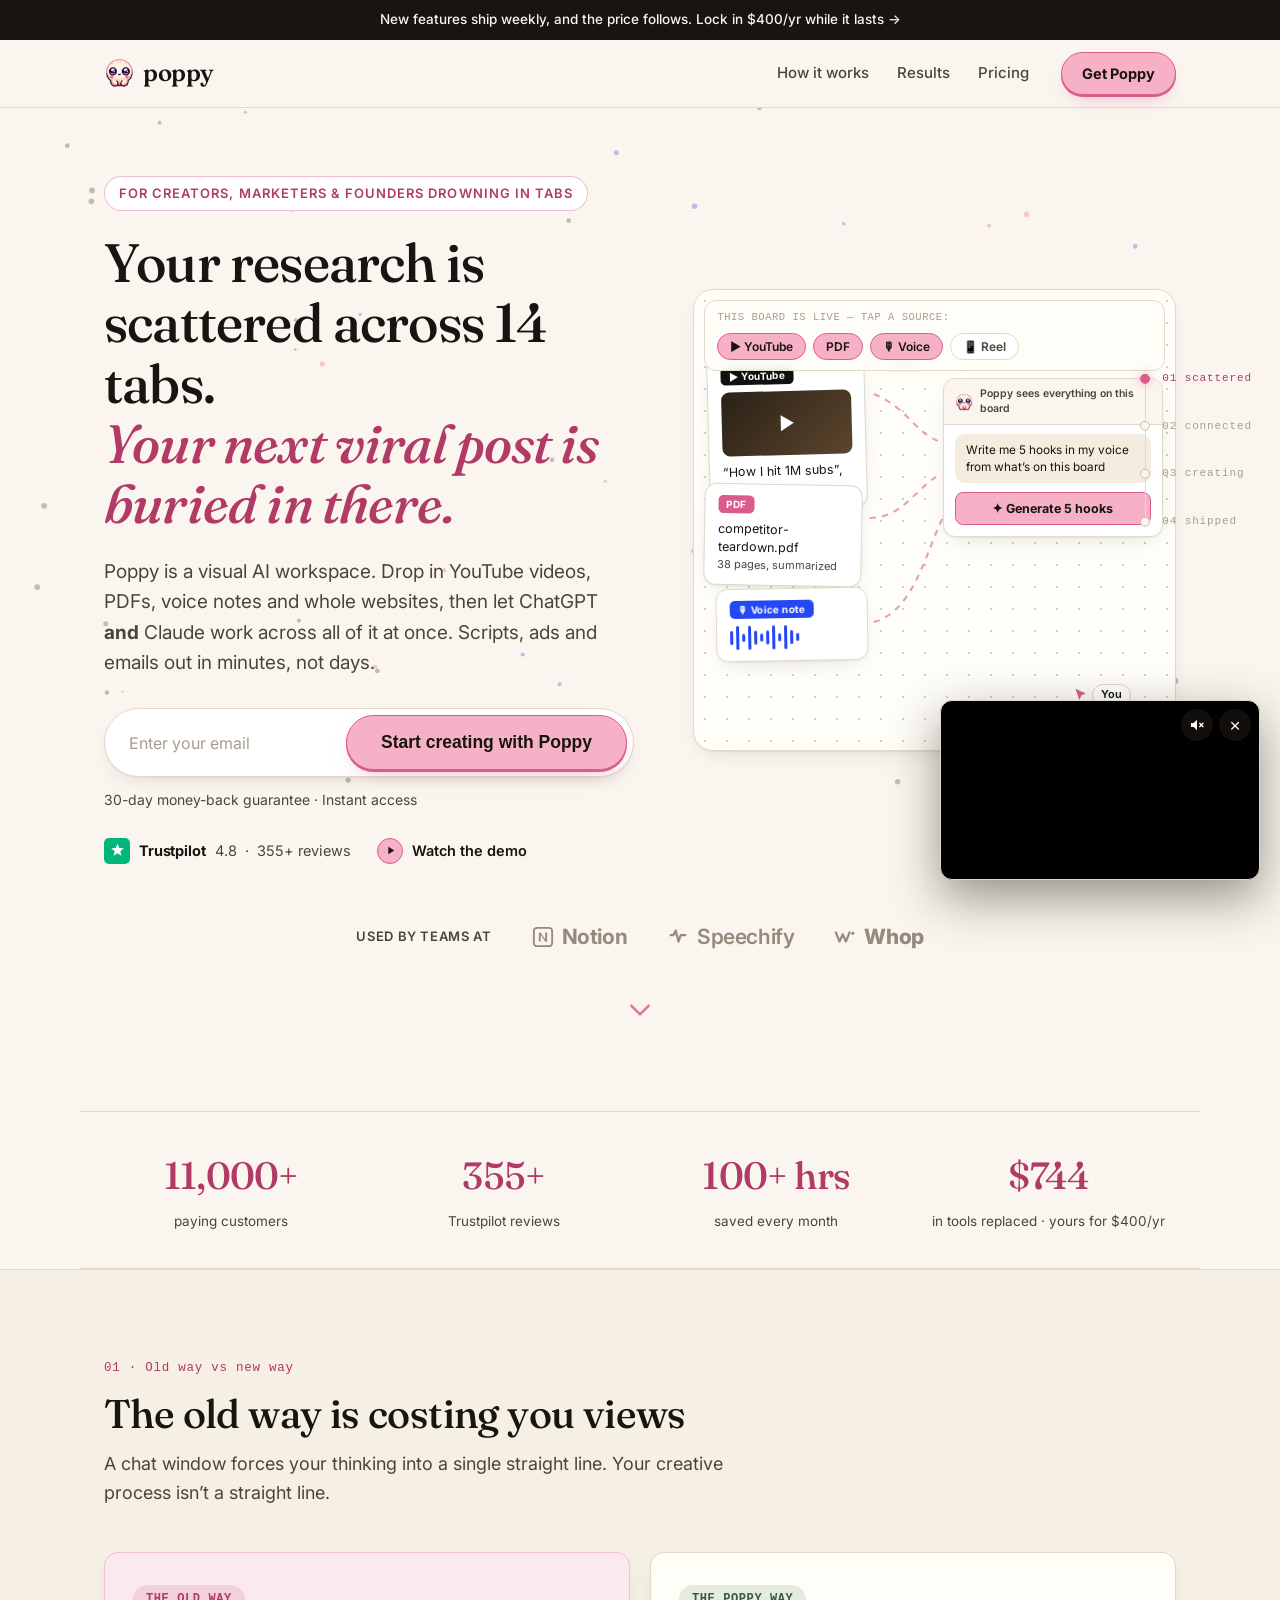
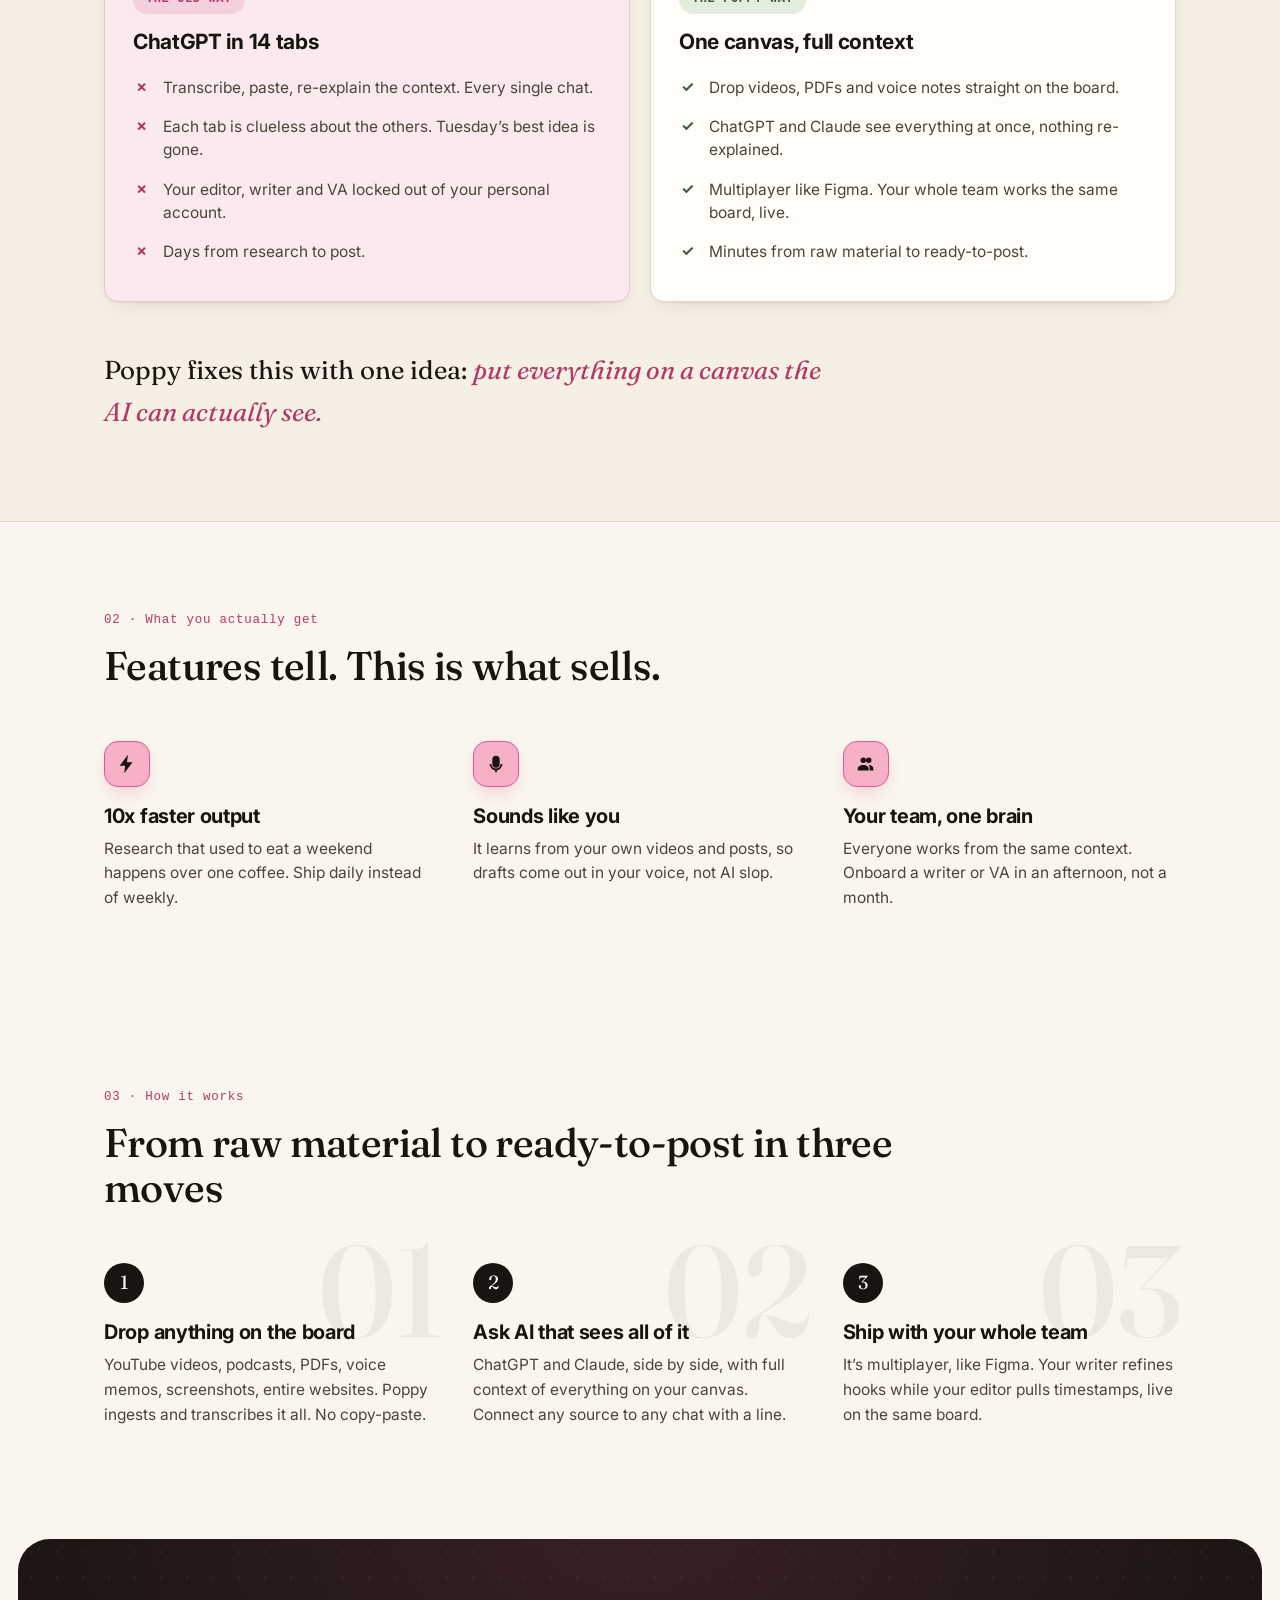
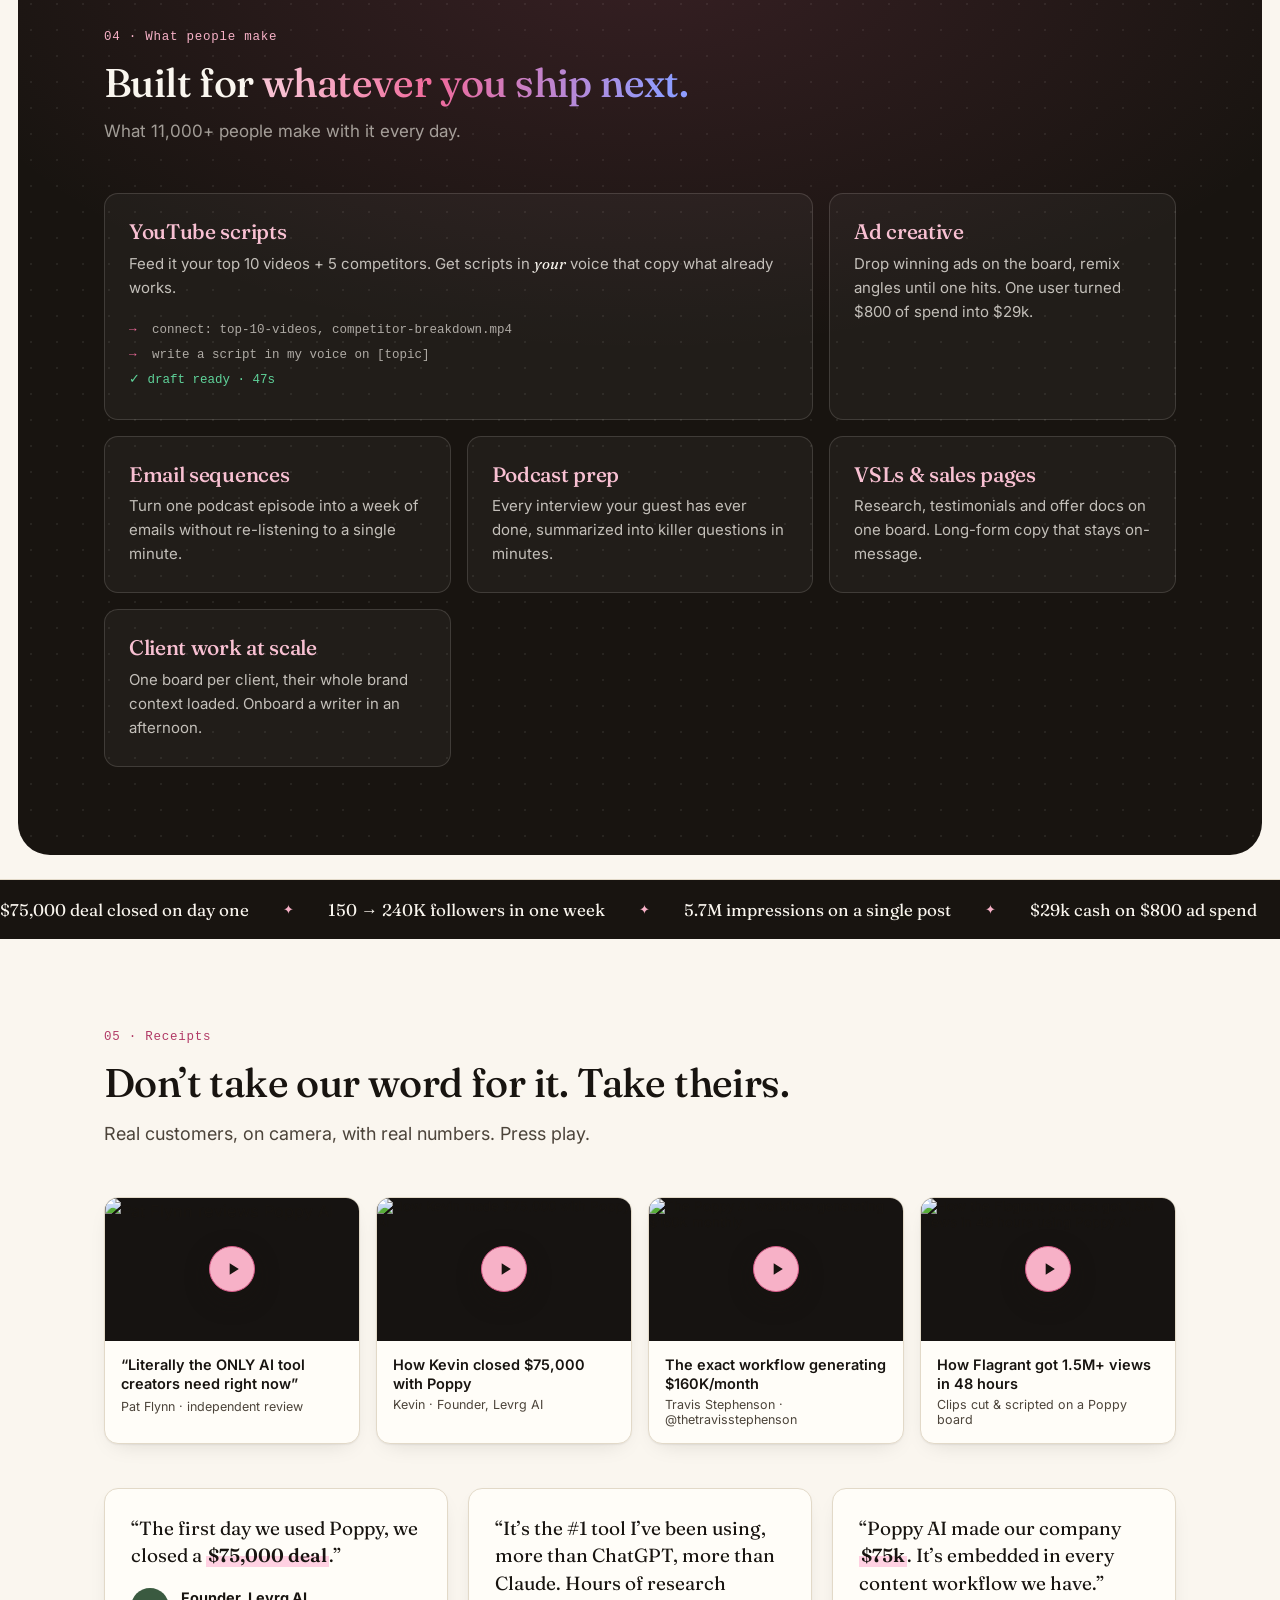
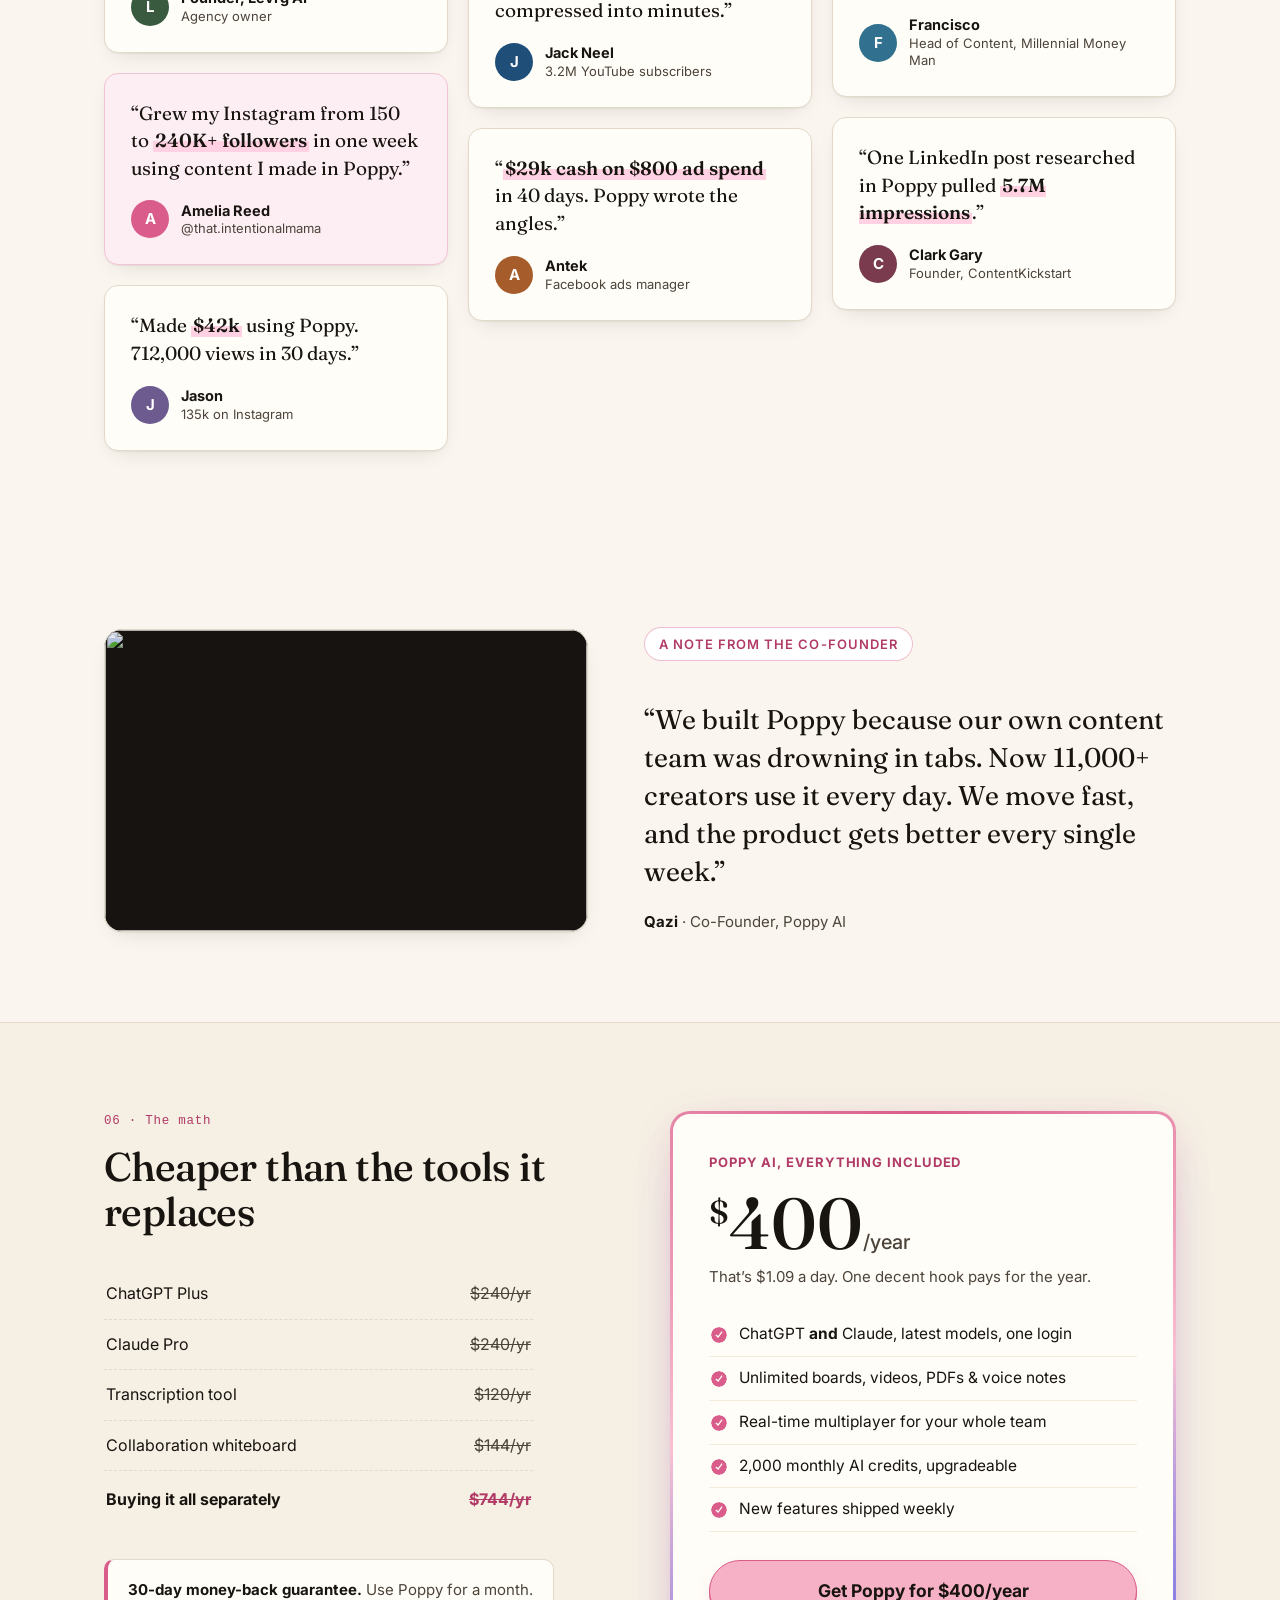
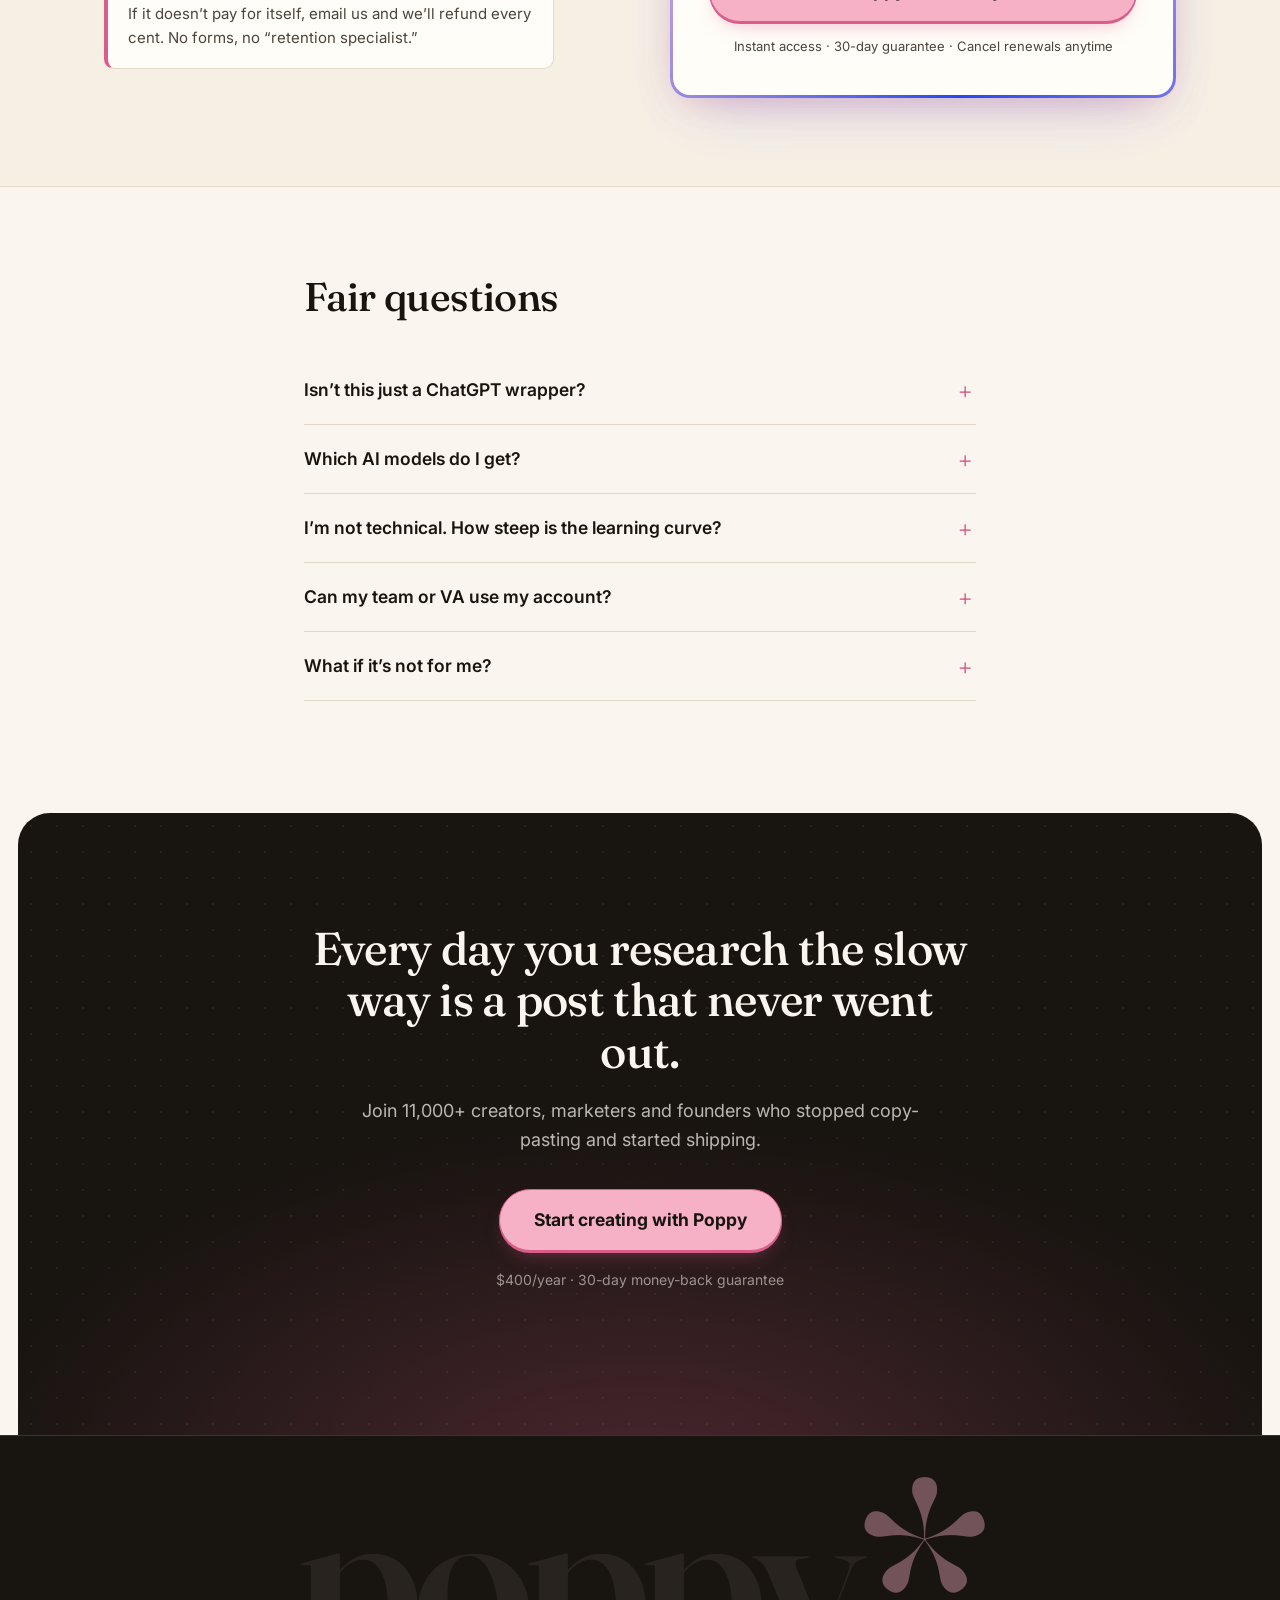
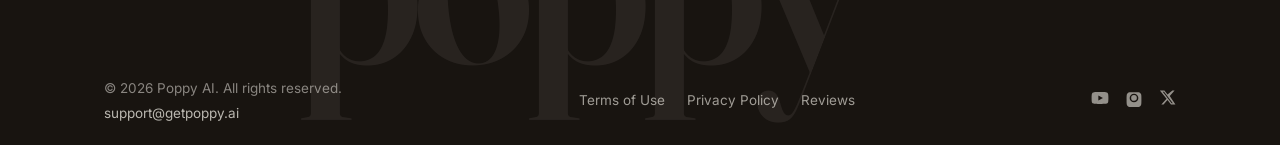
==== commit 12e79891: "Add social share cards (OG/Twitter) with branded 1200x630 image, preconnect for video thumbnails Co-" ====
--- a/index.html
+++ b/index.html
@@ -6,9 +6,23 @@
 <title>Poppy AI: The AI whiteboard where viral content gets made</title>
 <meta name="description" content="Drop in YouTube videos, PDFs and voice notes. Poppy connects ChatGPT & Claude to all of it on one visual canvas. 11,000+ creators write scripts, ads and emails in minutes.">
 <meta name="theme-color" content="#faf6ef">
+<!-- Social share cards — update the domain below if the deploy URL changes -->
+<link rel="canonical" href="https://poppy-whiteboard.vercel.app/">
+<meta property="og:type" content="website">
+<meta property="og:url" content="https://poppy-whiteboard.vercel.app/">
+<meta property="og:title" content="Poppy AI: The AI whiteboard where viral content gets made">
+<meta property="og:description" content="Drop in YouTube videos, PDFs and voice notes. ChatGPT & Claude see all of it on one canvas. 11,000+ creators ship scripts, ads and emails in minutes.">
+<meta property="og:image" content="https://poppy-whiteboard.vercel.app/og-image.png">
+<meta property="og:image:width" content="1200">
+<meta property="og:image:height" content="630">
+<meta name="twitter:card" content="summary_large_image">
+<meta name="twitter:title" content="Poppy AI: The AI whiteboard where viral content gets made">
+<meta name="twitter:description" content="Drop in YouTube videos, PDFs and voice notes. ChatGPT & Claude see all of it on one canvas. 11,000+ creators ship scripts, ads and emails in minutes.">
+<meta name="twitter:image" content="https://poppy-whiteboard.vercel.app/og-image.png">
 <link rel="icon" type="image/png" href="poppy-logo.png">
 <link rel="preconnect" href="https://fonts.googleapis.com">
 <link rel="preconnect" href="https://fonts.gstatic.com" crossorigin>
+<link rel="preconnect" href="https://i.ytimg.com">
 <link href="https://fonts.googleapis.com/css2?family=Fraunces:opsz,wght@9..144,400;9..144,500;9..144,600&family=Inter:wght@400;500;600;700&display=swap" rel="stylesheet">
 <link rel="stylesheet" href="styles.css">
 </head>
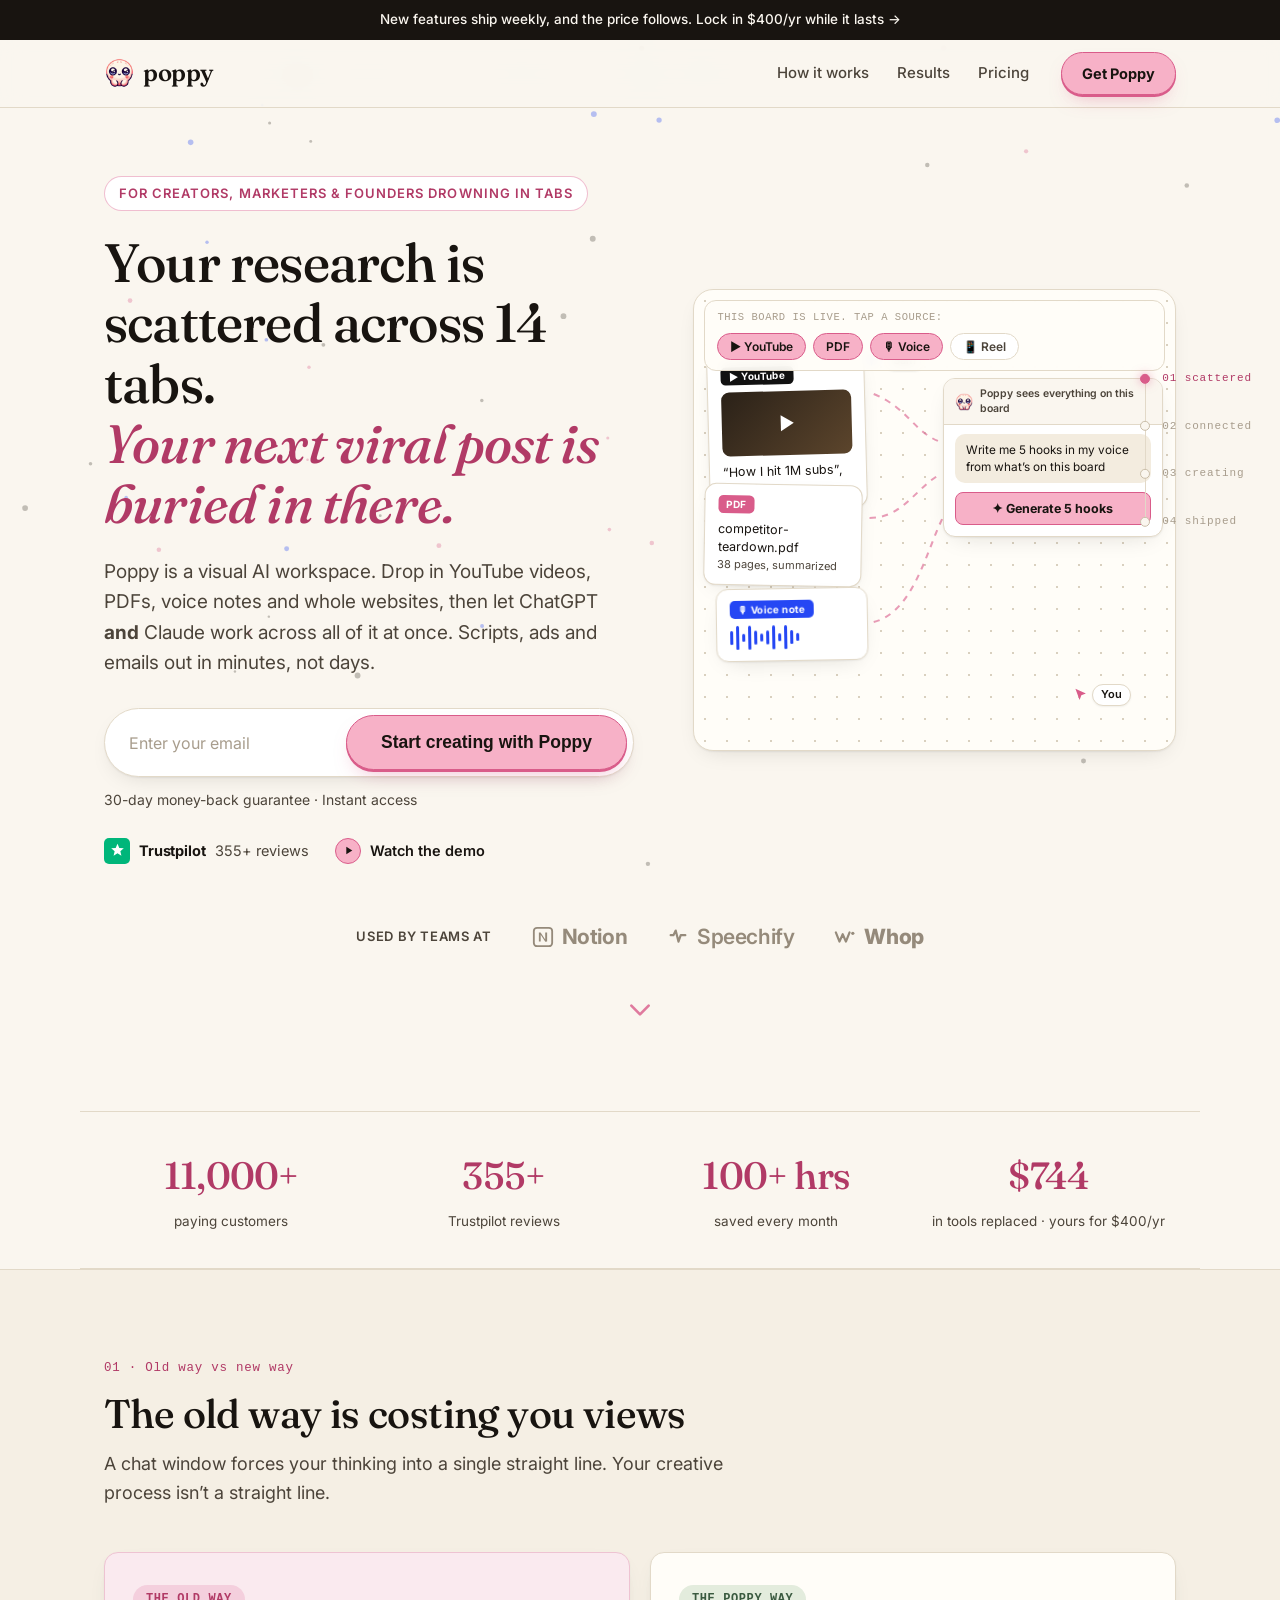
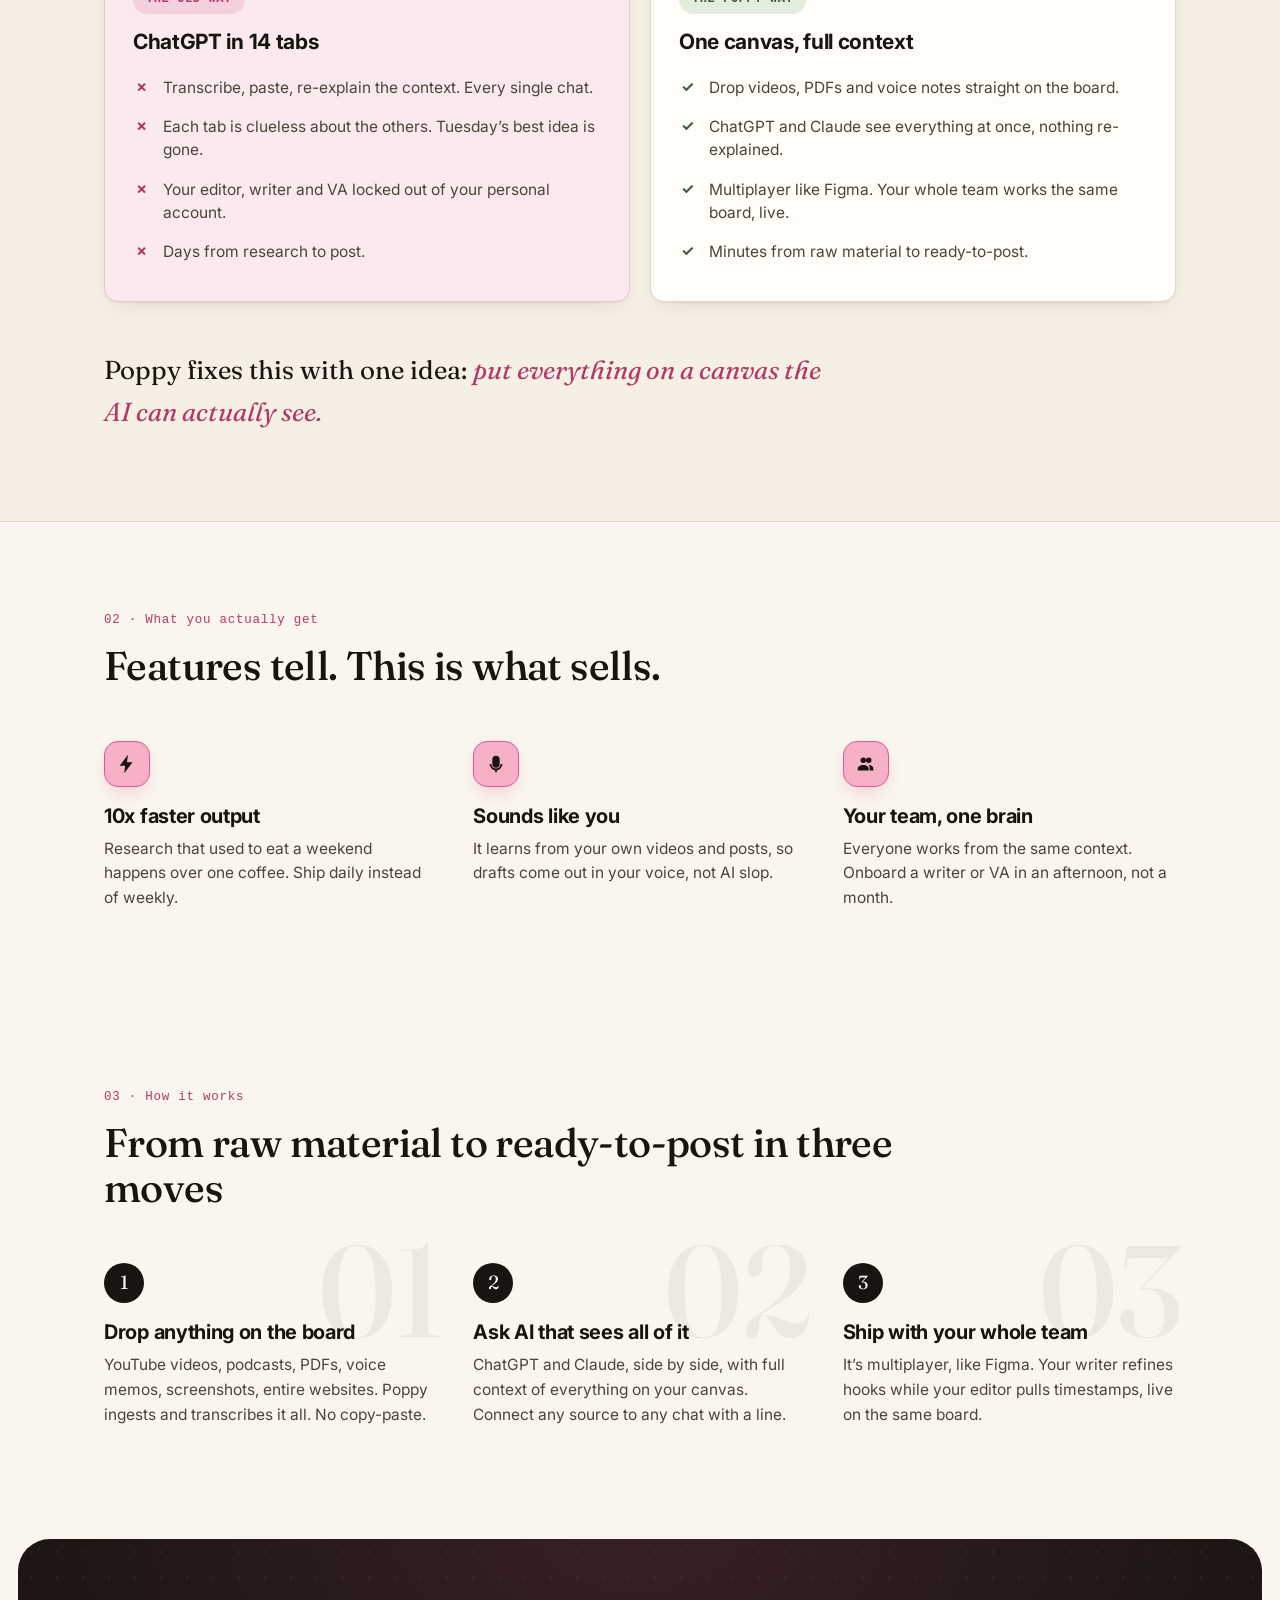
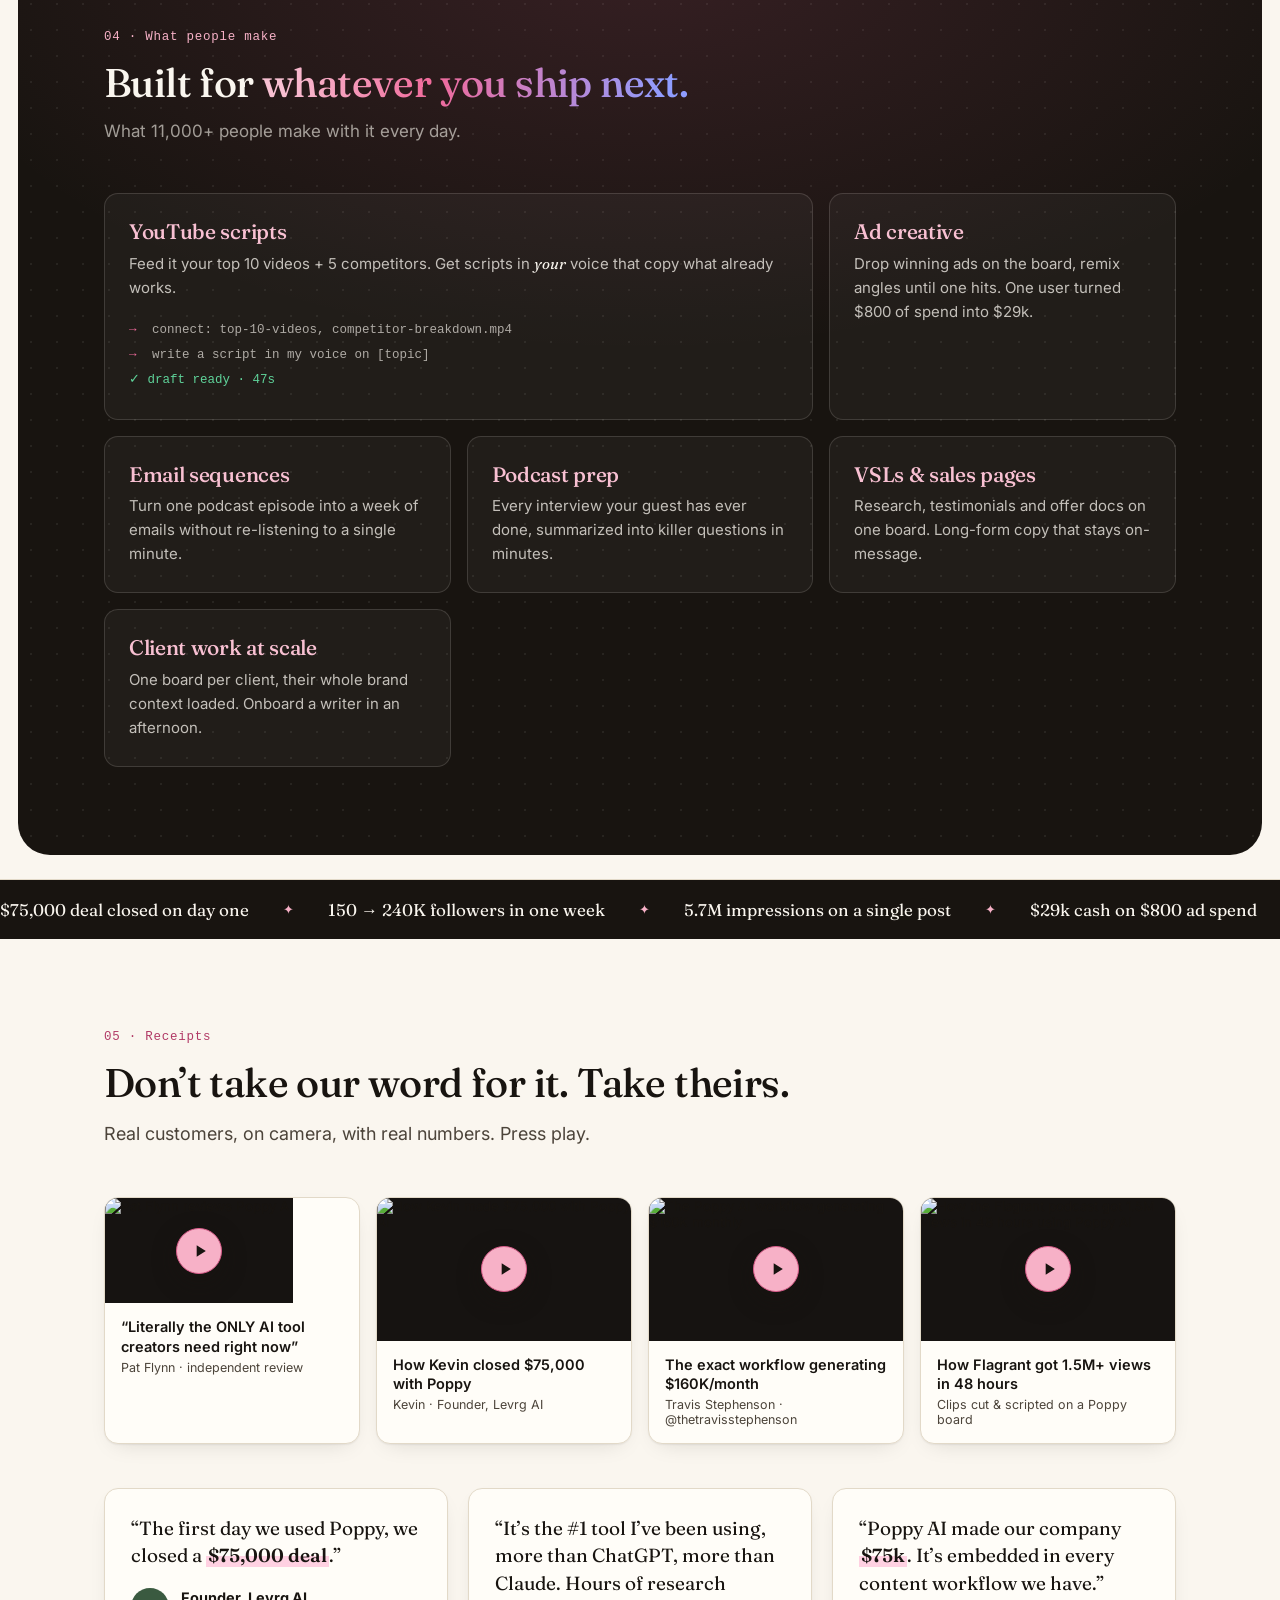
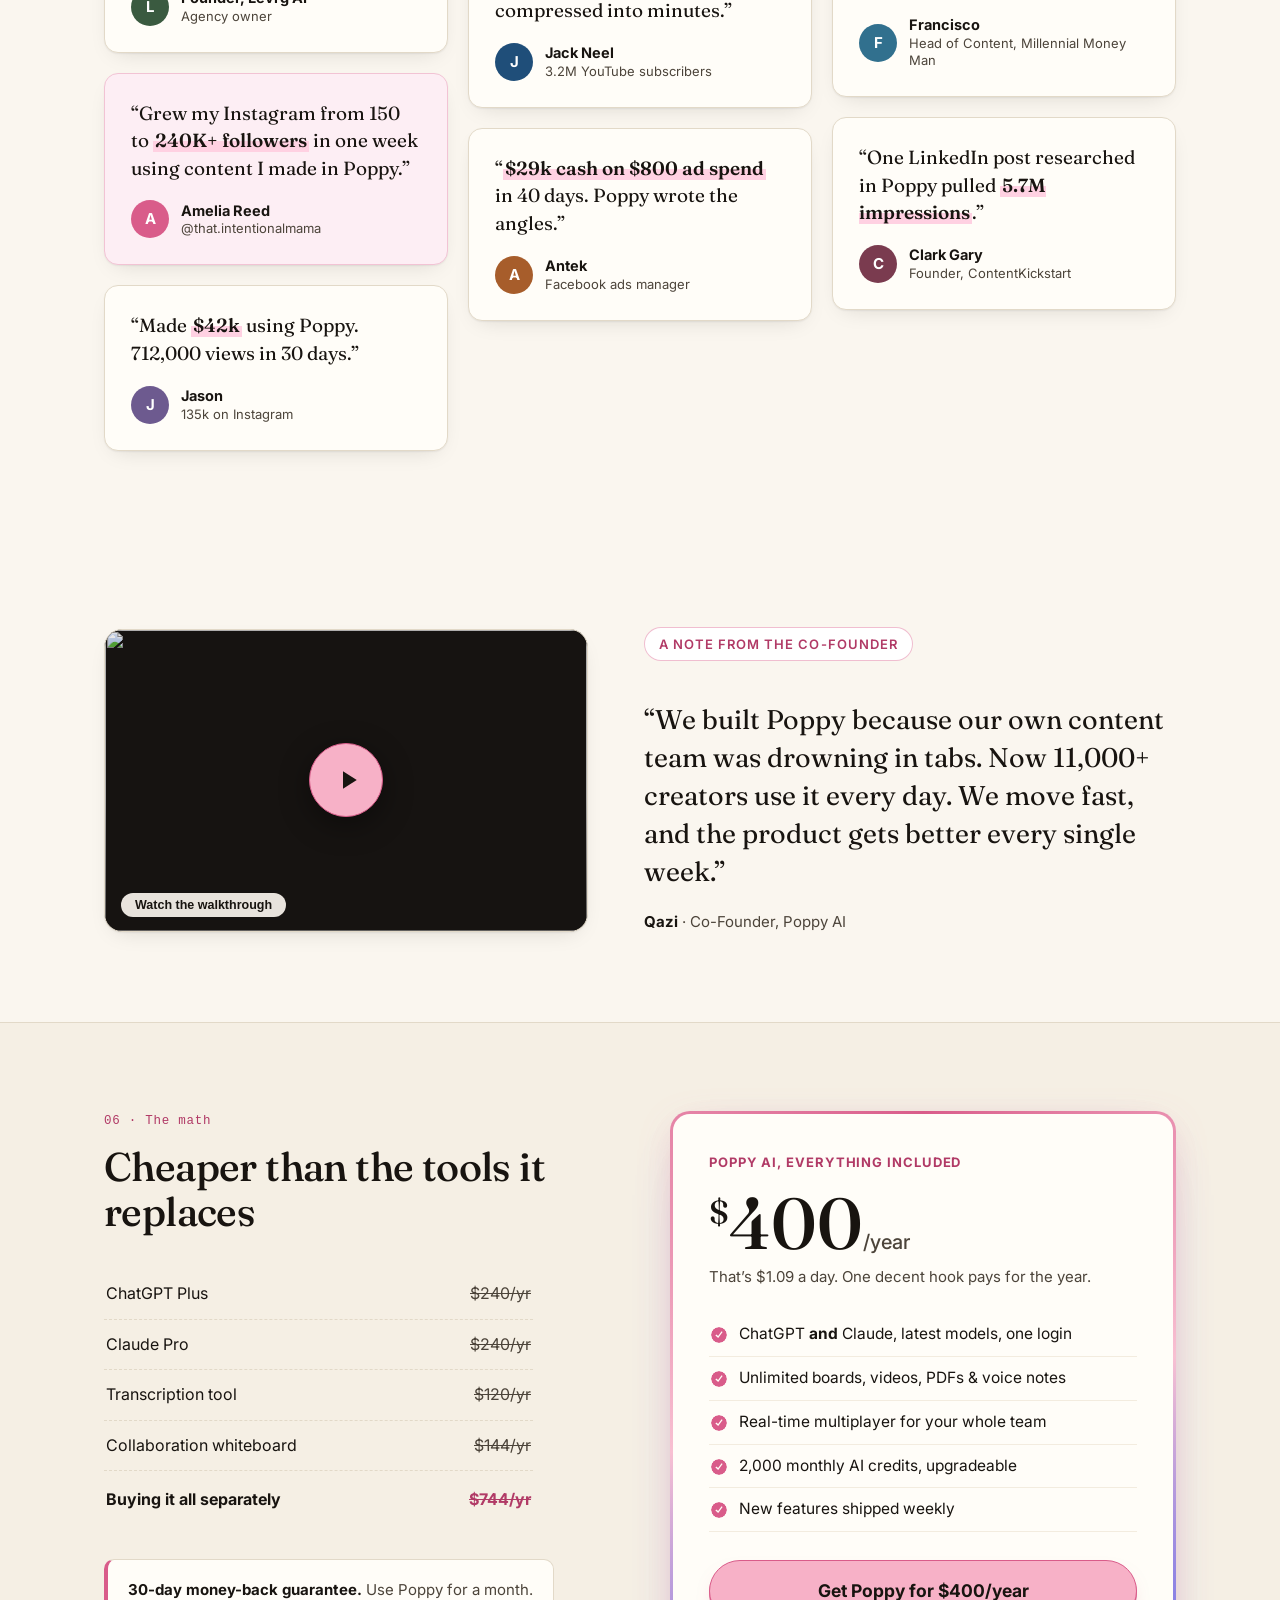
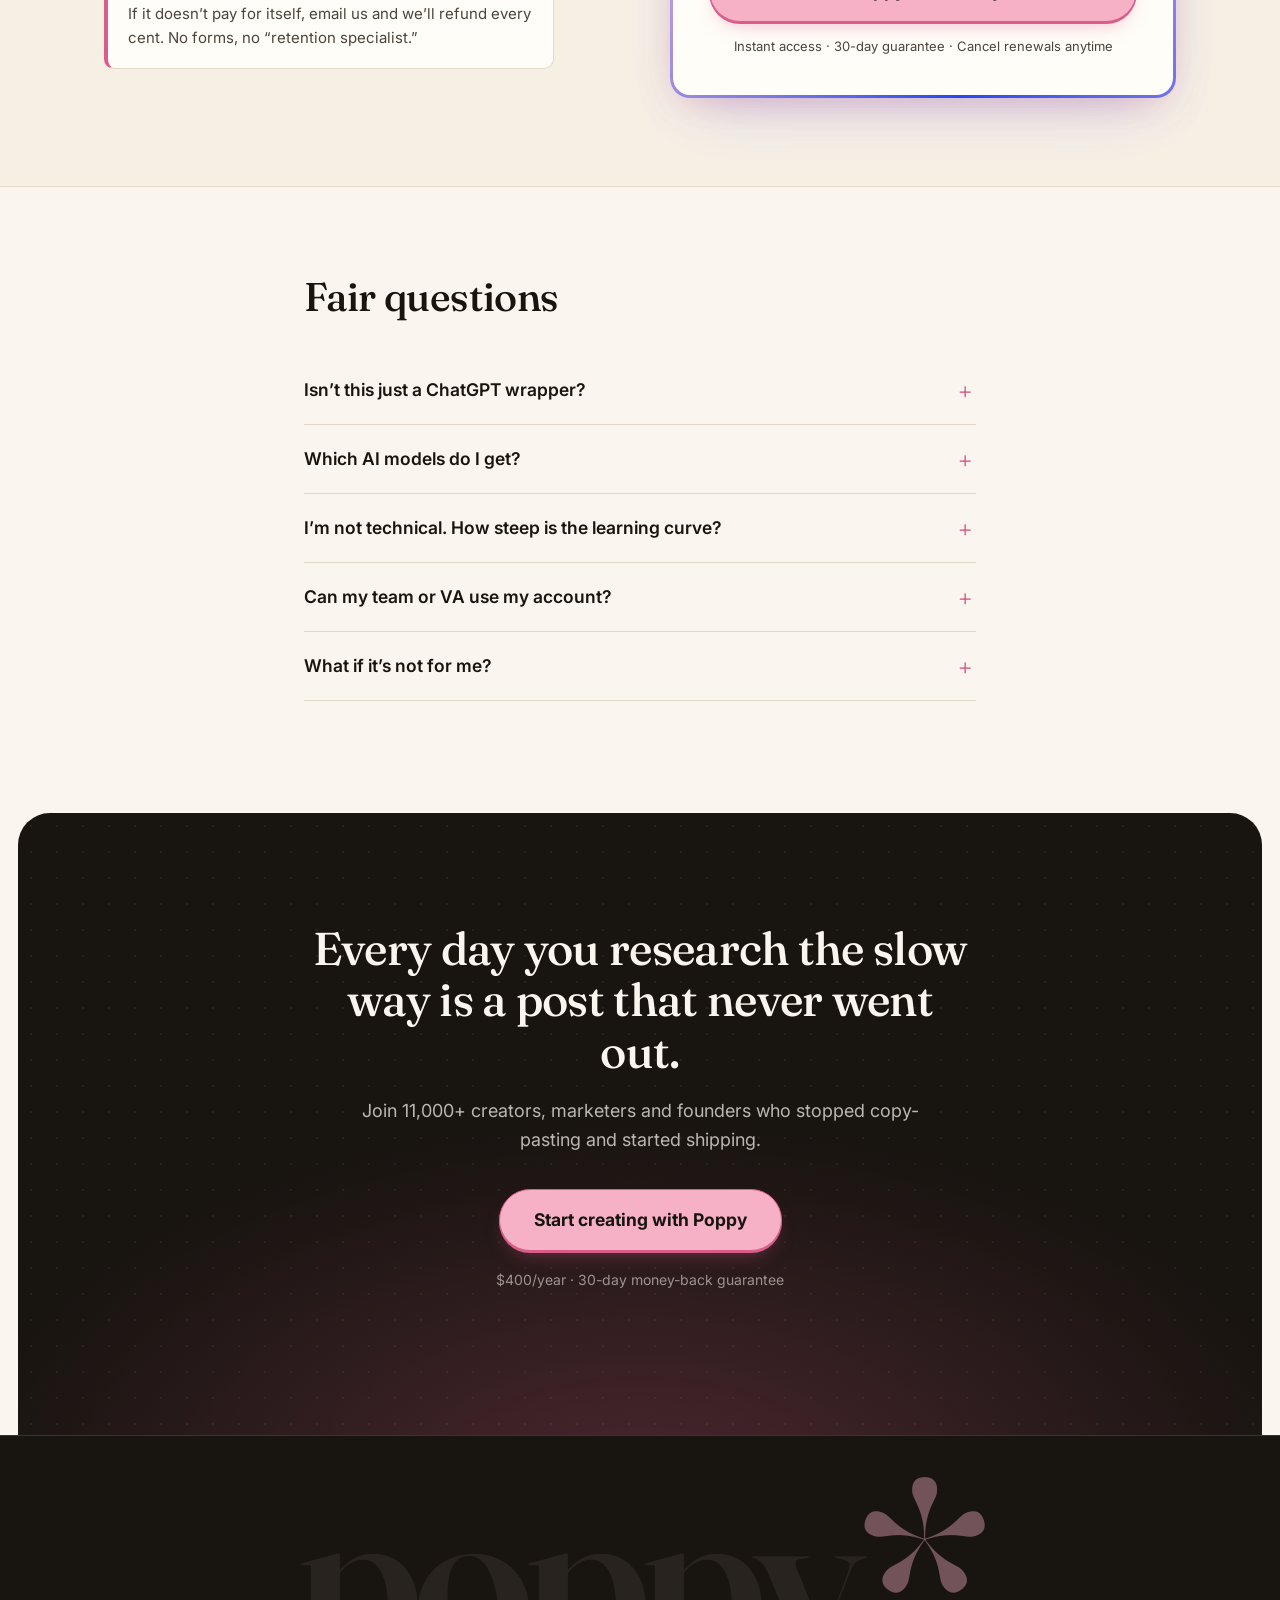
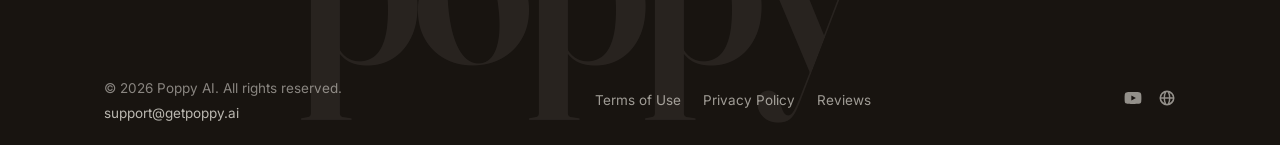
==== commit 8cb05f58: "Pre-submission fixes: em dashes, unverified claims, autoplay weight - Remove every em dash from user" ====
--- a/index.html
+++ b/index.html
@@ -6,7 +6,7 @@
 <title>Poppy AI: The AI whiteboard where viral content gets made</title>
 <meta name="description" content="Drop in YouTube videos, PDFs and voice notes. Poppy connects ChatGPT & Claude to all of it on one visual canvas. 11,000+ creators write scripts, ads and emails in minutes.">
 <meta name="theme-color" content="#faf6ef">
-<!-- Social share cards — update the domain below if the deploy URL changes -->
+<!-- Social share cards: update the domain below if the deploy URL changes -->
 <link rel="canonical" href="https://poppy-whiteboard.vercel.app/">
 <meta property="og:type" content="website">
 <meta property="og:url" content="https://poppy-whiteboard.vercel.app/">
@@ -80,7 +80,7 @@
             <svg viewBox="0 0 20 20" width="15" height="15"><path d="M10 1l2.4 5.6 6 .5-4.6 4 1.4 5.9L10 13.8 4.8 17l1.4-5.9-4.6-4 6-.5z" fill="#fff"/></svg>
           </span>
           <strong>Trustpilot</strong>
-          <span class="tp-meta">4.8 &nbsp;·&nbsp; 355+ reviews</span>
+          <span class="tp-meta">355+ reviews</span>
         </a>
         <button class="demo-link" type="button" data-yt="13qfbeze2qs">
           <span class="demo-link-btn" aria-hidden="true"><svg viewBox="0 0 24 24" width="13" height="13"><path d="M8 5v14l11-7z" fill="currentColor"/></svg></span>
@@ -93,7 +93,7 @@
     <div class="hero-visual">
       <div class="canvas" id="demo-board">
         <div class="board-toolbar">
-          <span class="board-hint">This board is live — tap a source:</span>
+          <span class="board-hint">This board is live. Tap a source:</span>
           <div class="chip-row" role="group" aria-label="Add sources to the demo board">
             <button class="chip" type="button" data-node="video">▶ YouTube</button>
             <button class="chip" type="button" data-node="pdf">PDF</button>
@@ -308,22 +308,16 @@
 
     <!-- Video testimonials: real footage, loads only on click -->
     <div class="vt-grid">
-      <div class="vt-card vt-live">
-        <div class="vt-thumb av-slot" data-autoplay="V5ych2rxtnQ">
+      <button class="vt-card" type="button" data-yt="V5ych2rxtnQ">
+        <span class="vt-thumb">
           <img src="https://i.ytimg.com/vi/V5ych2rxtnQ/maxresdefault.jpg" onerror="this.onerror=null;this.src='https://i.ytimg.com/vi/V5ych2rxtnQ/hqdefault.jpg'" loading="lazy" alt="Pat Flynn reviews Poppy AI">
           <span class="vt-playbtn" aria-hidden="true"><svg viewBox="0 0 24 24" width="20" height="20"><path d="M8 5v14l11-7z" fill="currentColor"/></svg></span>
-          <div class="av-wrap" hidden>
-            <div class="av-ctrl">
-              <button class="av-mute" type="button" aria-label="Unmute video"></button>
-              <button class="av-close" type="button" aria-label="Close video">&times;</button>
-            </div>
-          </div>
-        </div>
-        <div class="vt-meta">
+        </span>
+        <span class="vt-meta">
           <strong>“Literally the ONLY AI tool creators need right now”</strong>
           <span>Pat Flynn · independent review</span>
-        </div>
-      </div>
+        </span>
+      </button>
       <button class="vt-card" type="button" data-yt="cRmoR5TVHv8">
         <span class="vt-thumb">
           <img src="https://i.ytimg.com/vi/cRmoR5TVHv8/maxresdefault.jpg" onerror="this.onerror=null;this.src='https://i.ytimg.com/vi/cRmoR5TVHv8/hqdefault.jpg'" loading="lazy" alt="How Kevin made $75,000 with Poppy AI">
@@ -392,19 +386,13 @@
 <!-- ============ FOUNDER ============ -->
 <section class="founder">
   <div class="wrap founder-grid">
-    <div class="founder-video av-slot" data-autoplay="1EnkaMBquDo" role="button" tabindex="0" aria-label="Watch a note from Qazi, co-founder of Poppy AI">
+    <button class="founder-video" type="button" data-yt="1EnkaMBquDo" aria-label="Watch the co-founder walk through Poppy AI">
       <img class="founder-poster" src="https://i.ytimg.com/vi/1EnkaMBquDo/maxresdefault.jpg" onerror="this.onerror=null;this.src='https://i.ytimg.com/vi/1EnkaMBquDo/hqdefault.jpg'" loading="lazy" alt="">
       <span class="play-btn" aria-hidden="true">
         <svg viewBox="0 0 24 24" width="30" height="30"><path d="M8 5v14l11-7z" fill="currentColor"/></svg>
       </span>
-      <span class="founder-video-tag">Watch · 3 min</span>
-      <div class="av-wrap" hidden>
-        <div class="av-ctrl">
-          <button class="av-mute" type="button" aria-label="Unmute video"></button>
-          <button class="av-close" type="button" aria-label="Close video">&times;</button>
-        </div>
-      </div>
-    </div>
+      <span class="founder-video-tag">Watch the walkthrough</span>
+    </button>
     <div class="founder-copy">
       <p class="eyebrow">A note from the co-founder</p>
       <blockquote>“We built Poppy because our own content team was drowning in tabs. Now 11,000+ creators use it every day. We move fast, and the product gets better every single week.”</blockquote>
@@ -467,7 +455,7 @@
     </details>
     <details>
       <summary>What if it’s not for me?</summary>
-      <p>30-day money-back guarantee, no questions asked. Email support and you get a full refund. We can offer that because fewer than 3% of people ask.</p>
+      <p>30-day money-back guarantee, no questions asked. Email support within 30 days of purchase and you get a full refund.</p>
     </details>
   </div>
 </section>
@@ -495,9 +483,8 @@
       <a href="https://www.trustpilot.com/review/getpoppy.ai" target="_blank" rel="noopener">Reviews</a>
     </nav>
     <div class="footer-social">
-      <a href="https://www.youtube.com/@thecleverprogrammer" target="_blank" rel="noopener" aria-label="YouTube"><svg viewBox="0 0 24 24" width="18" height="18"><path d="M23 7.5s-.2-1.6-.9-2.3c-.9-.9-1.9-.9-2.3-1C16.6 4 12 4 12 4s-4.6 0-7.8.2c-.4.1-1.4.1-2.3 1-.7.7-.9 2.3-.9 2.3S.8 9.4.8 11.3v1.4c0 1.9.2 3.8.2 3.8s.2 1.6.9 2.3c.9.9 2 .9 2.5 1 1.8.2 7.6.2 7.6.2s4.6 0 7.8-.2c.4-.1 1.4-.1 2.3-1 .7-.7.9-2.3.9-2.3s.2-1.9.2-3.8v-1.4c0-1.9-.2-3.8-.2-3.8zM9.8 15.3V8.7l6.1 3.3z" fill="currentColor"/></svg></a>
-      <a href="https://www.instagram.com/getpoppyai" target="_blank" rel="noopener" aria-label="Instagram"><svg viewBox="0 0 24 24" width="18" height="18"><path d="M12 2.2c3.2 0 3.6 0 4.9.1 1.2.1 1.8.2 2.2.4.6.2 1 .5 1.4.9.4.4.7.8.9 1.4.2.4.4 1 .4 2.2.1 1.3.1 1.7.1 4.9s0 3.6-.1 4.9c-.1 1.2-.2 1.8-.4 2.2-.2.6-.5 1-.9 1.4-.4.4-.8.7-1.4.9-.4.2-1 .4-2.2.4-1.3.1-1.7.1-4.9.1s-3.6 0-4.9-.1c-1.2-.1-1.8-.2-2.2-.4-.6-.2-1-.5-1.4-.9-.4-.4-.7-.8-.9-1.4-.2-.4-.4-1-.4-2.2-.1-1.3-.1-1.7-.1-4.9s0-3.6.1-4.9c.1-1.2.2-1.8.4-2.2.2-.6.5-1 .9-1.4.4-.4.8-.7 1.4-.9.4-.2 1-.4 2.2-.4 1.3-.1 1.7-.1 4.9-.1zm0 2A5.8 5.8 0 1 0 17.8 10 5.8 5.8 0 0 0 12 4.2zm0 9.5A3.8 3.8 0 1 1 15.8 10 3.7 3.7 0 0 1 12 13.7zm7.4-9.7a1.4 1.4 0 1 1-1.4-1.4 1.4 1.4 0 0 1 1.4 1.4z" fill="currentColor" transform="translate(0 2)"/></svg></a>
-      <a href="https://x.com/getpoppyai" target="_blank" rel="noopener" aria-label="X"><svg viewBox="0 0 24 24" width="17" height="17"><path d="M18.9 2H22l-6.8 7.8L23.2 22h-6.3l-4.9-6.4L6.4 22H3.3l7.3-8.3L1.2 2h6.4l4.4 5.9zm-1.1 18h1.7L7.1 3.8H5.3z" fill="currentColor"/></svg></a>
+      <a href="https://www.youtube.com/@PoppyAI" target="_blank" rel="noopener" aria-label="Poppy AI on YouTube"><svg viewBox="0 0 24 24" width="18" height="18"><path d="M23 7.5s-.2-1.6-.9-2.3c-.9-.9-1.9-.9-2.3-1C16.6 4 12 4 12 4s-4.6 0-7.8.2c-.4.1-1.4.1-2.3 1-.7.7-.9 2.3-.9 2.3S.8 9.4.8 11.3v1.4c0 1.9.2 3.8.2 3.8s.2 1.6.9 2.3c.9.9 2 .9 2.5 1 1.8.2 7.6.2 7.6.2s4.6 0 7.8-.2c.4-.1 1.4-.1 2.3-1 .7-.7.9-2.3.9-2.3s.2-1.9.2-3.8v-1.4c0-1.9-.2-3.8-.2-3.8zM9.8 15.3V8.7l6.1 3.3z" fill="currentColor"/></svg></a>
+      <a href="https://www.getpoppy.ai" target="_blank" rel="noopener" aria-label="Poppy AI website"><svg viewBox="0 0 24 24" width="18" height="18"><path d="M12 2a10 10 0 1 0 0 20 10 10 0 0 0 0-20zm7.9 9h-3.4a15.7 15.7 0 0 0-1.2-5.9A8 8 0 0 1 19.9 11zM12 4c.9 0 2.4 2.6 2.6 7h-5.2C9.6 6.6 11.1 4 12 4zM8.7 5.1A15.7 15.7 0 0 0 7.5 11H4.1a8 8 0 0 1 4.6-5.9zM4.1 13h3.4c.1 2.2.5 4.2 1.2 5.9A8 8 0 0 1 4.1 13zM12 20c-.9 0-2.4-2.6-2.6-7h5.2c-.2 4.4-1.7 7-2.6 7zm3.3-1.1a15.7 15.7 0 0 0 1.2-5.9h3.4a8 8 0 0 1-4.6 5.9z" fill="currentColor"/></svg></a>
     </div>
   </div>
 </footer>
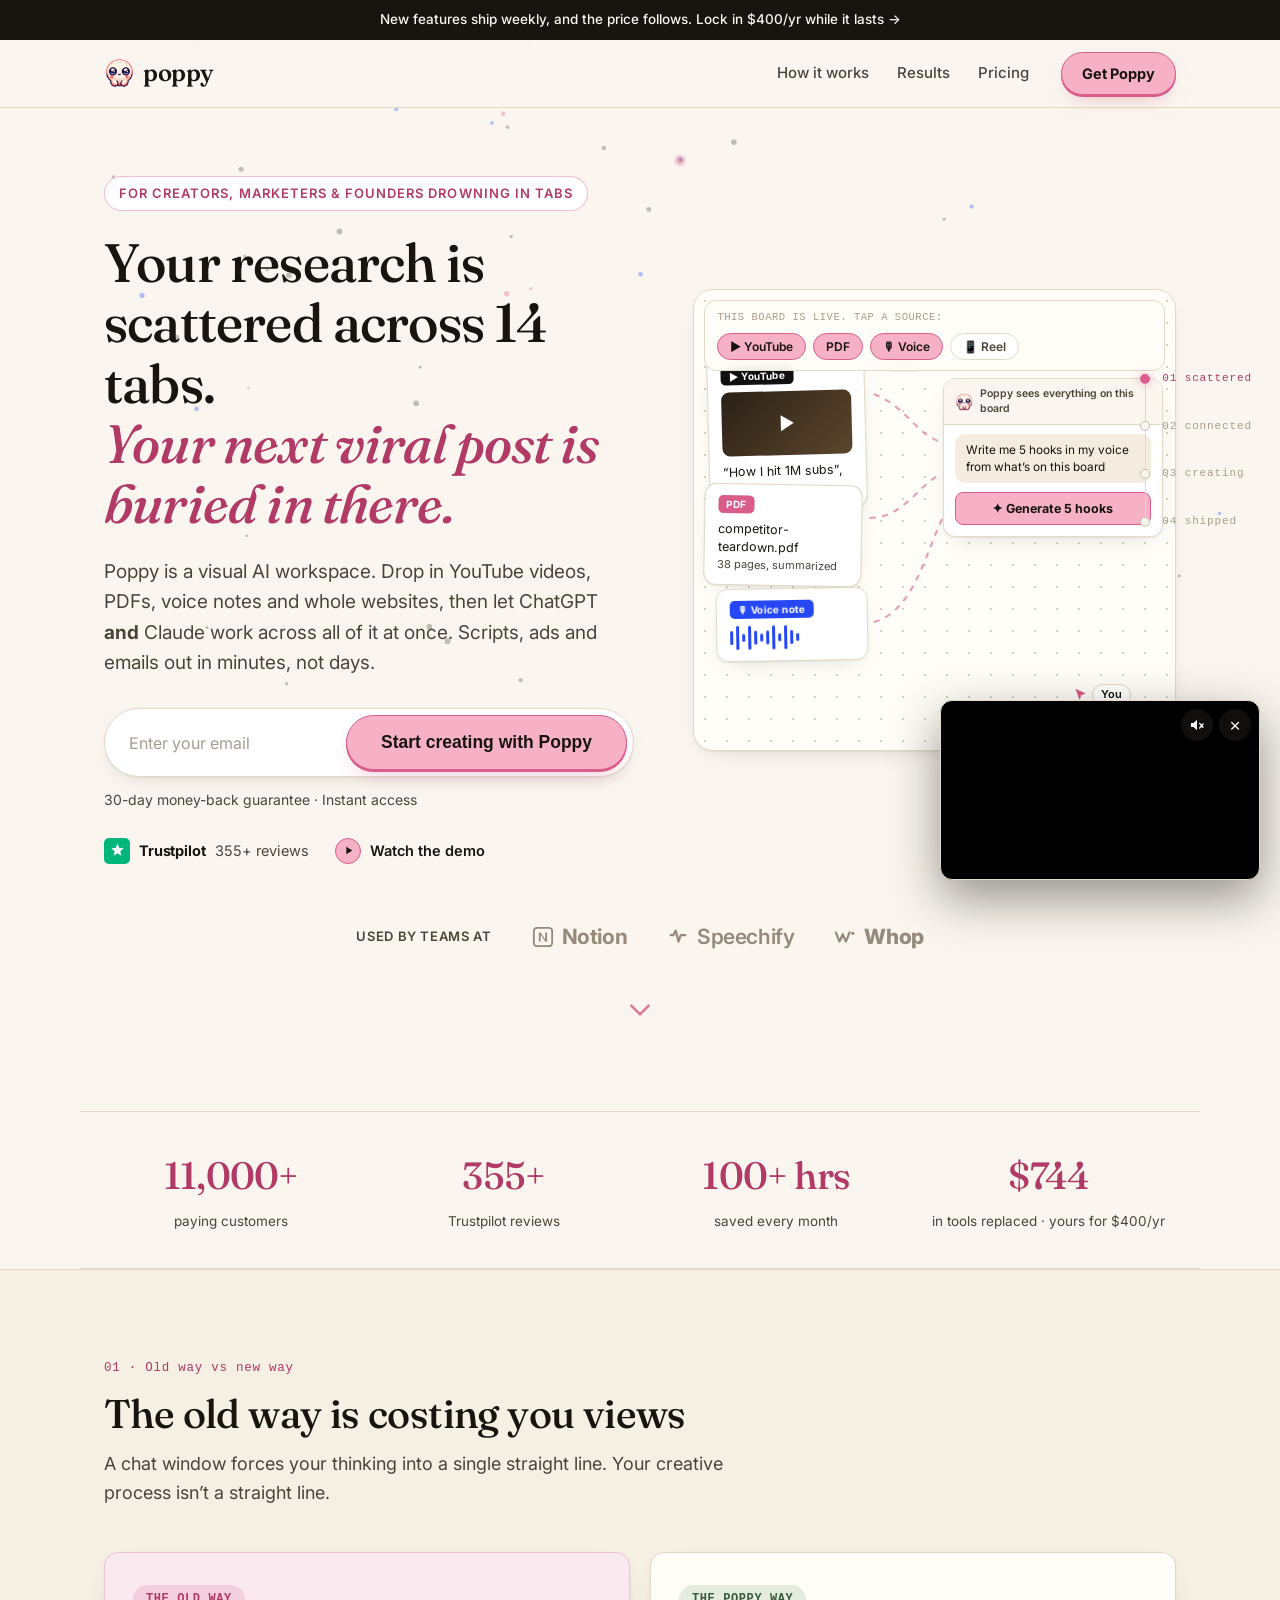
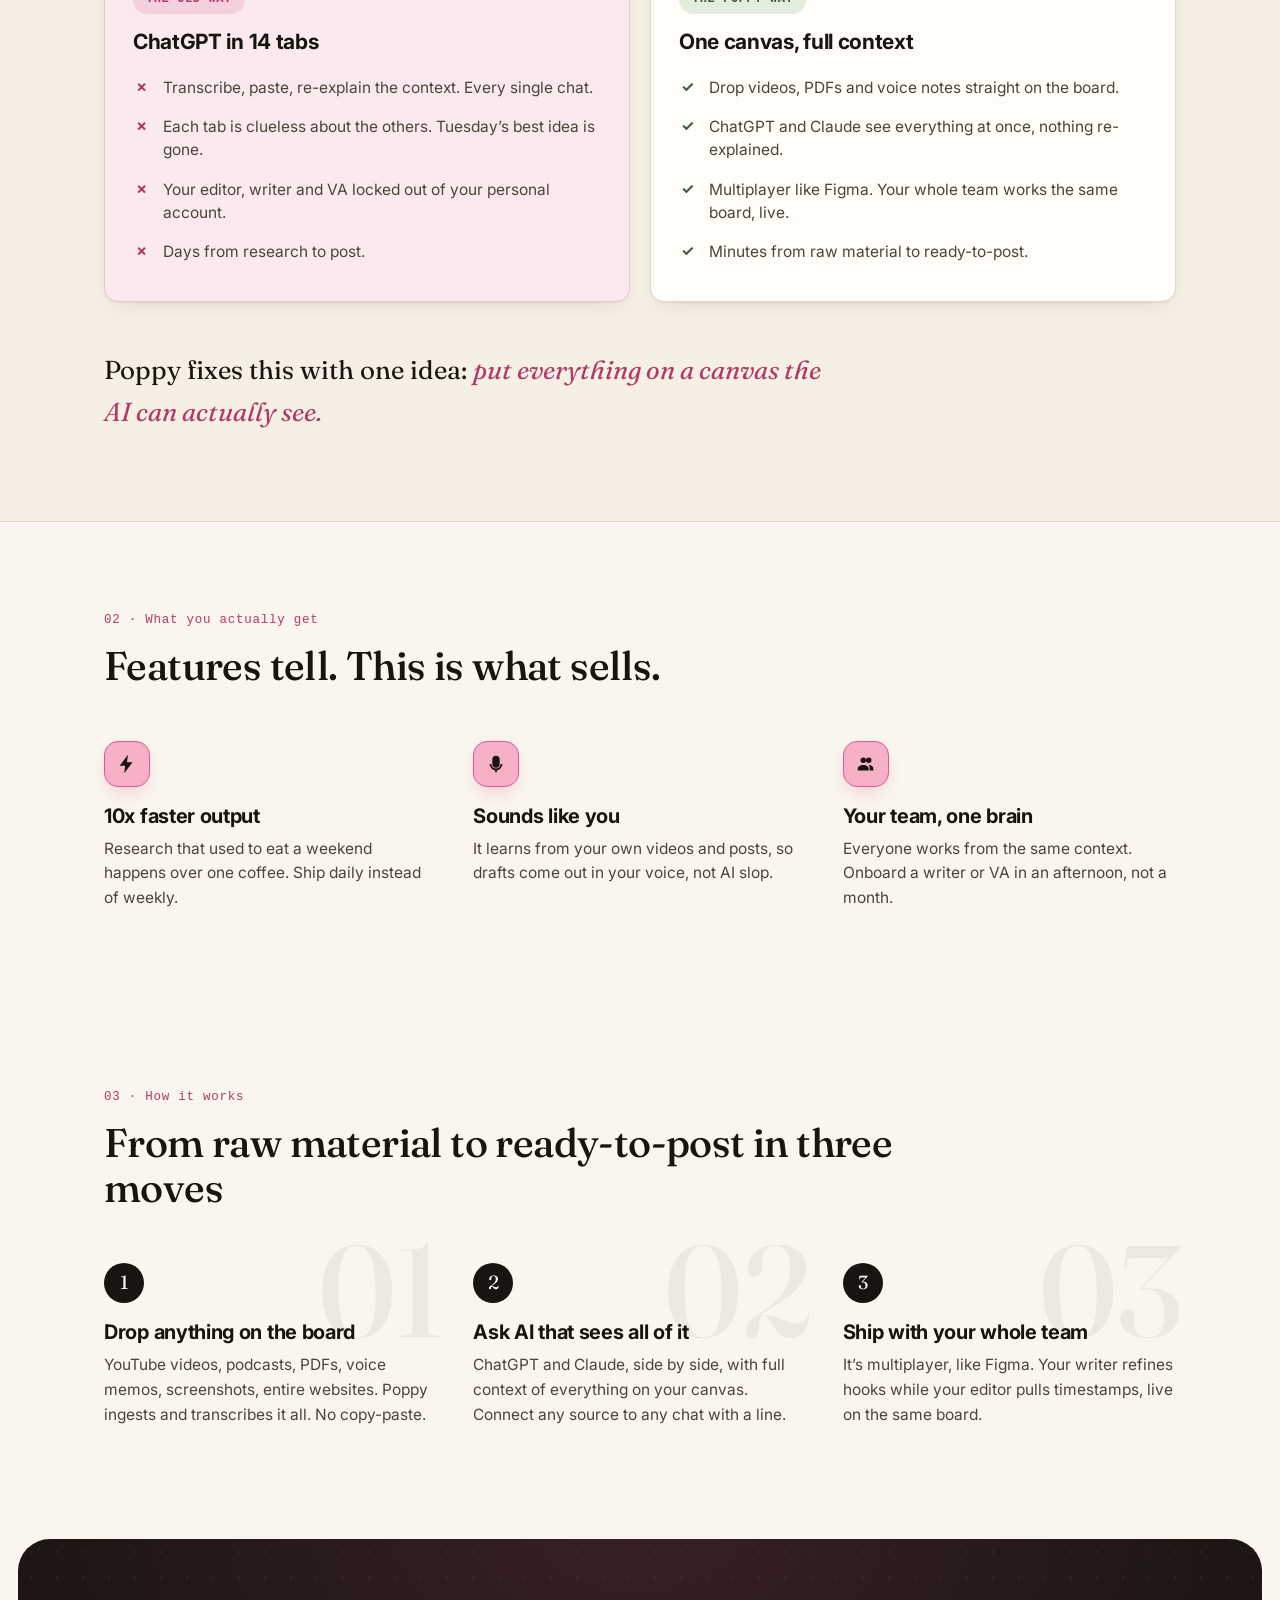
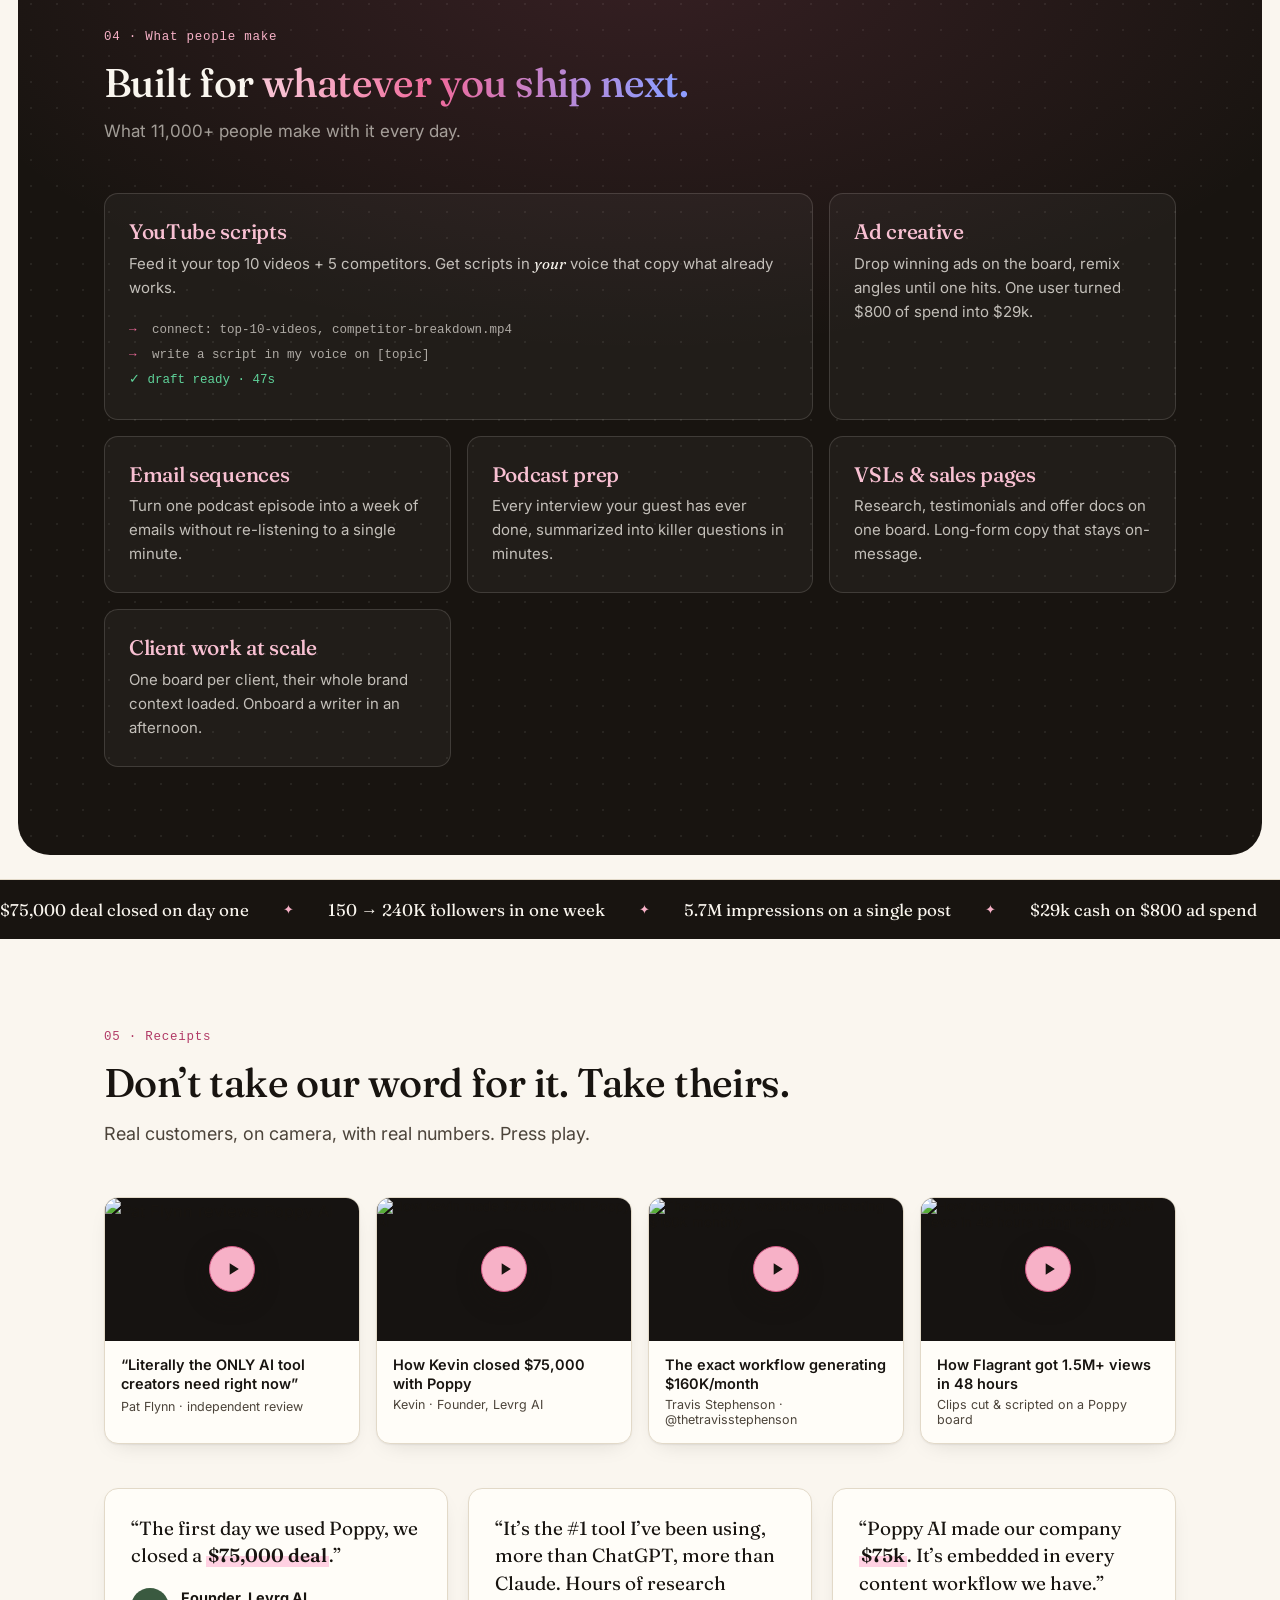
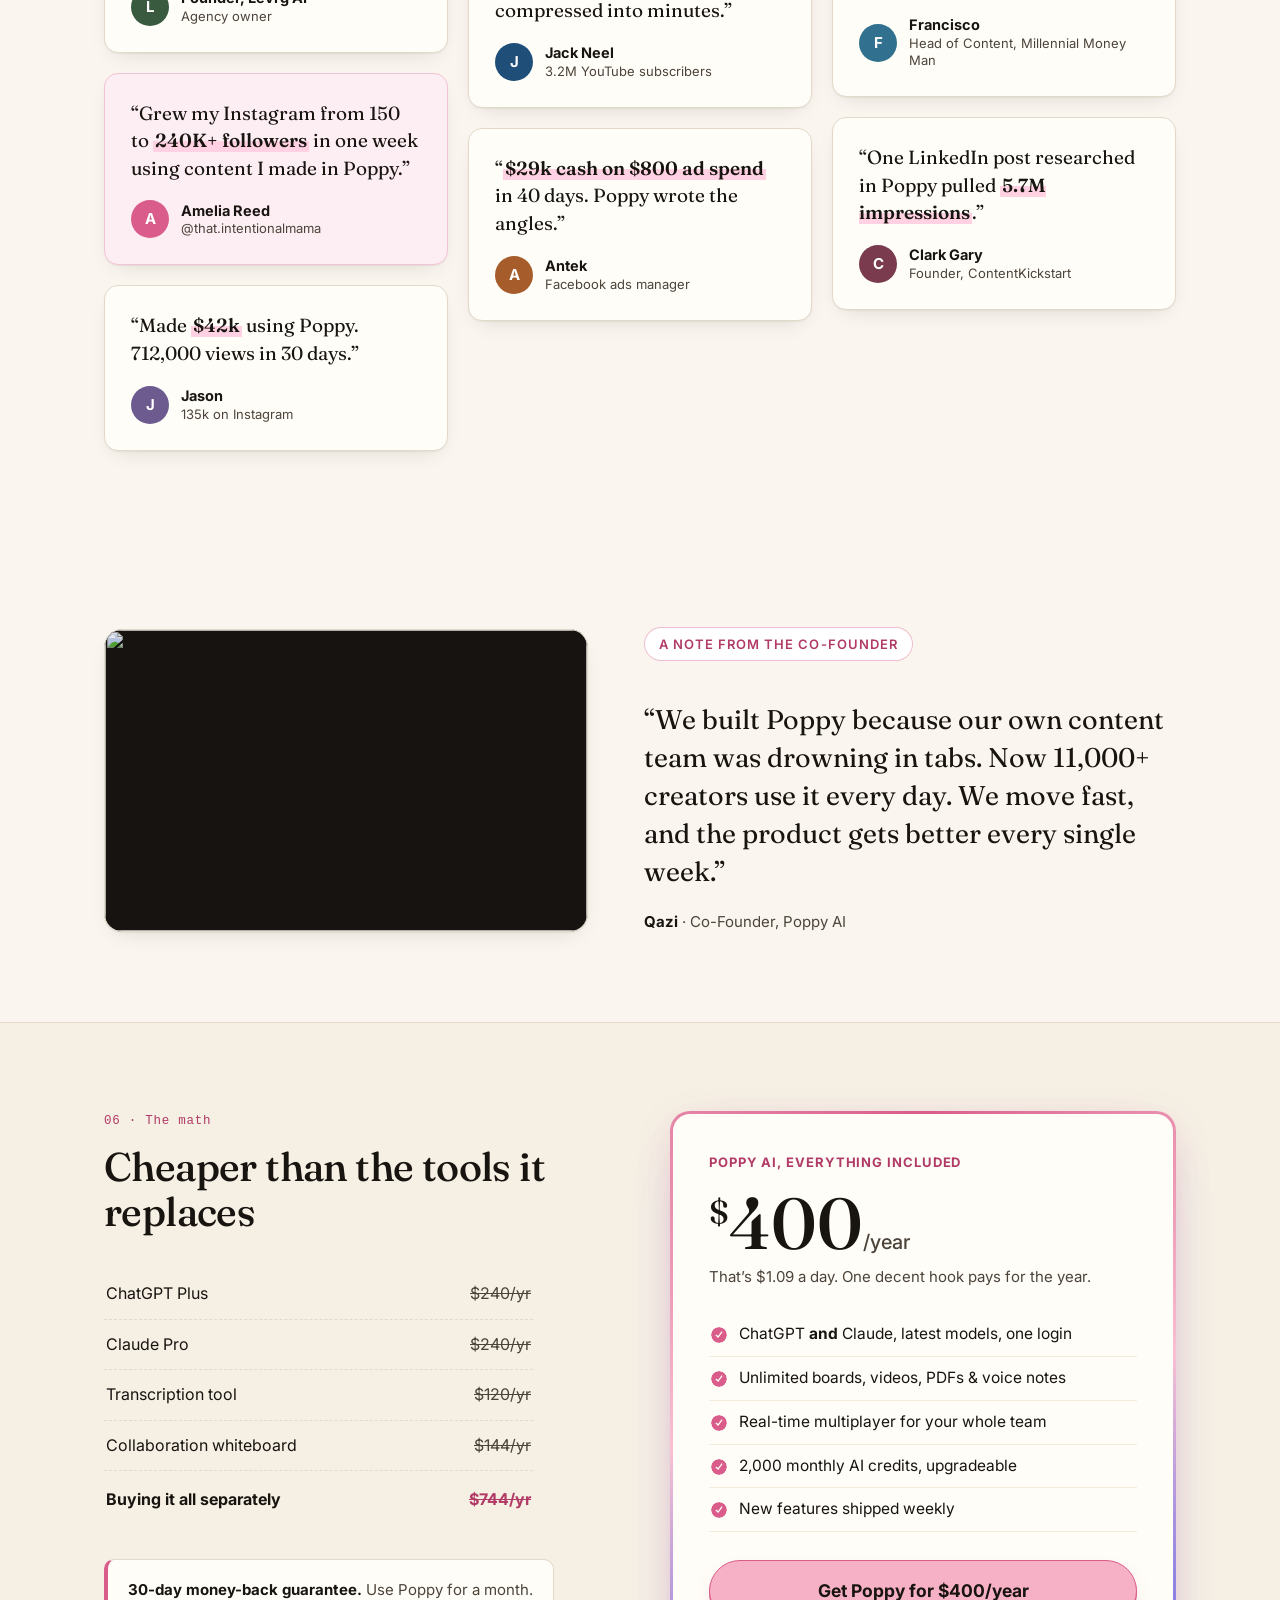
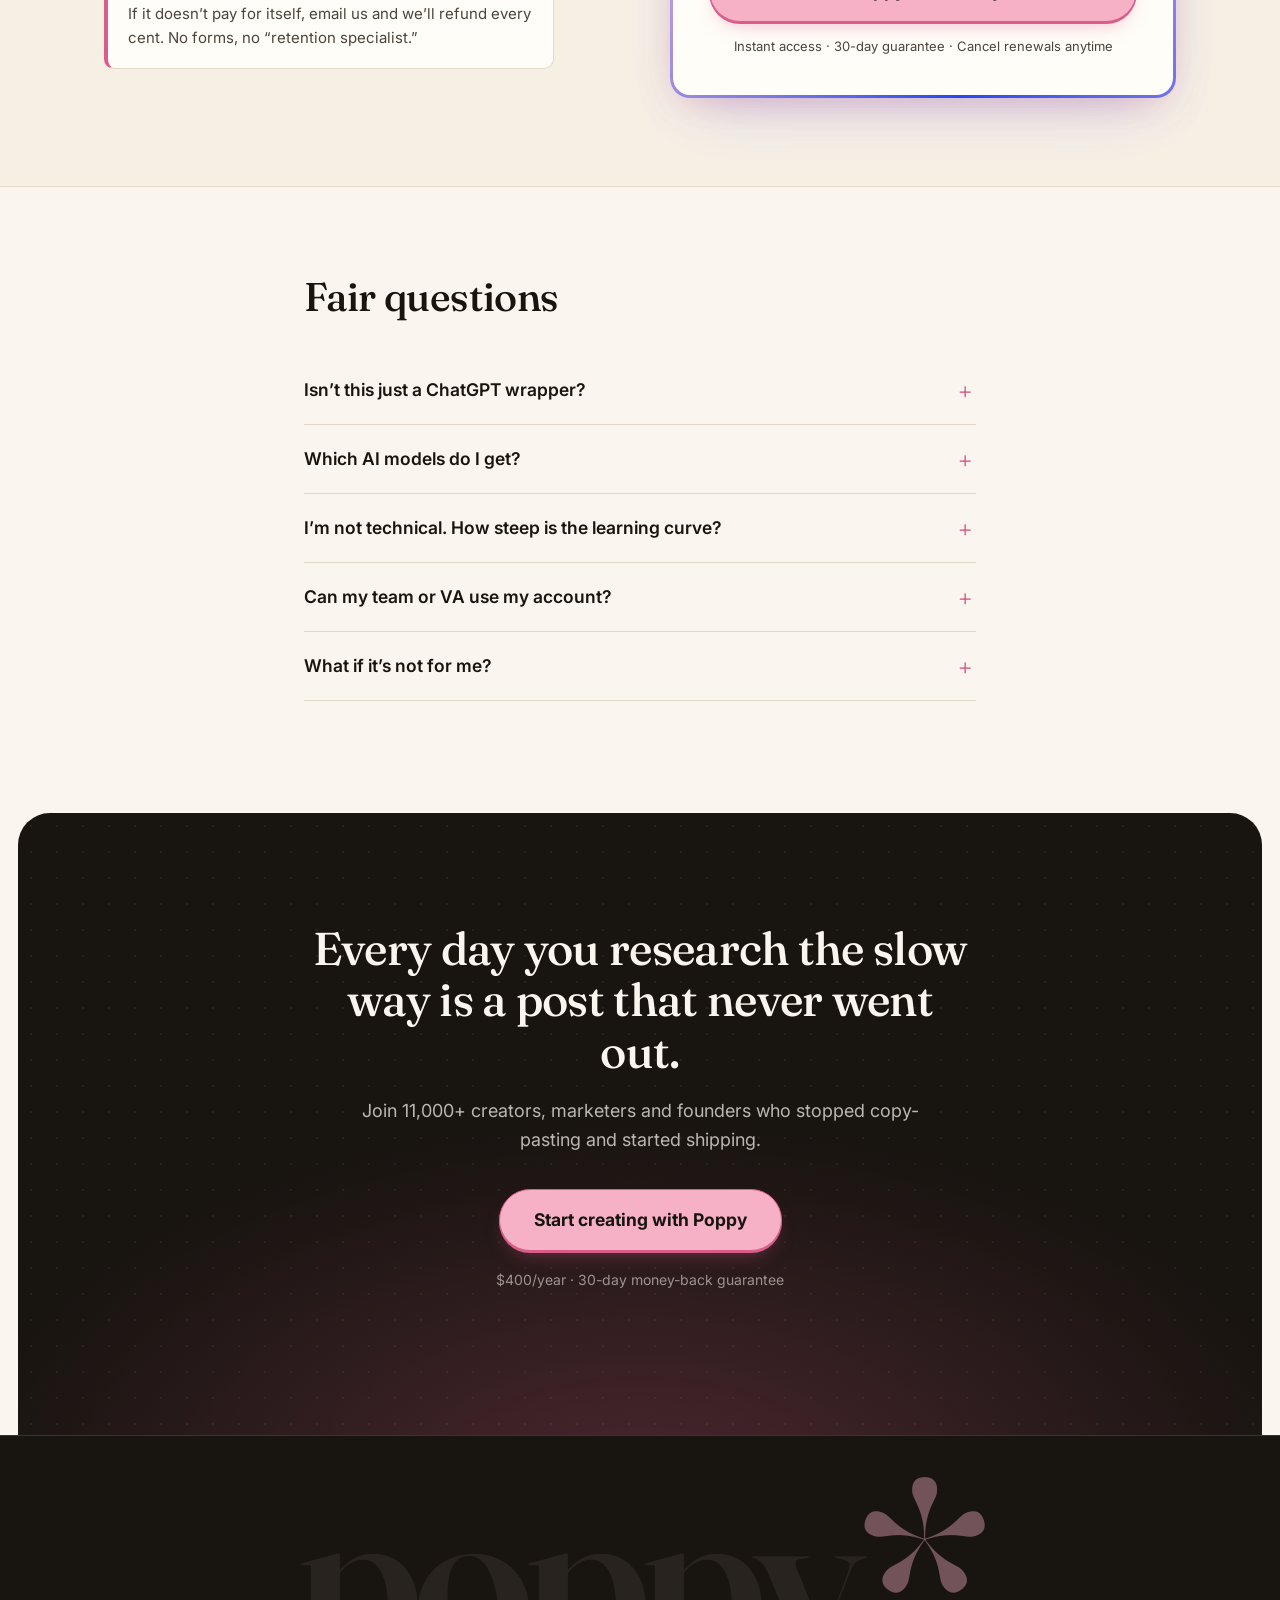
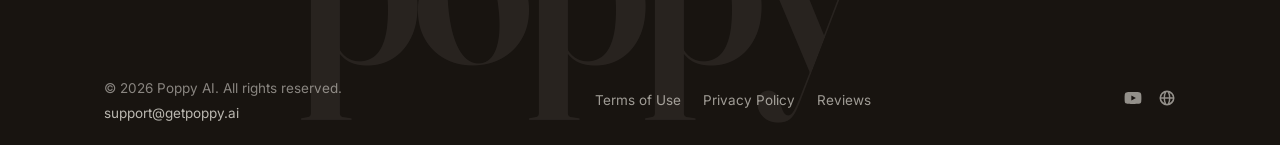
==== commit 62339b51: "Restore scroll-autoplay video + corner mini player on top of pre-submission fixes Keeps all copy and" ====
--- a/index.html
+++ b/index.html
@@ -308,16 +308,22 @@
 
     <!-- Video testimonials: real footage, loads only on click -->
     <div class="vt-grid">
-      <button class="vt-card" type="button" data-yt="V5ych2rxtnQ">
-        <span class="vt-thumb">
+      <div class="vt-card vt-live">
+        <div class="vt-thumb av-slot" data-autoplay="V5ych2rxtnQ">
           <img src="https://i.ytimg.com/vi/V5ych2rxtnQ/maxresdefault.jpg" onerror="this.onerror=null;this.src='https://i.ytimg.com/vi/V5ych2rxtnQ/hqdefault.jpg'" loading="lazy" alt="Pat Flynn reviews Poppy AI">
           <span class="vt-playbtn" aria-hidden="true"><svg viewBox="0 0 24 24" width="20" height="20"><path d="M8 5v14l11-7z" fill="currentColor"/></svg></span>
-        </span>
-        <span class="vt-meta">
+          <div class="av-wrap" hidden>
+            <div class="av-ctrl">
+              <button class="av-mute" type="button" aria-label="Unmute video"></button>
+              <button class="av-close" type="button" aria-label="Close video">&times;</button>
+            </div>
+          </div>
+        </div>
+        <div class="vt-meta">
           <strong>“Literally the ONLY AI tool creators need right now”</strong>
           <span>Pat Flynn · independent review</span>
-        </span>
-      </button>
+        </div>
+      </div>
       <button class="vt-card" type="button" data-yt="cRmoR5TVHv8">
         <span class="vt-thumb">
           <img src="https://i.ytimg.com/vi/cRmoR5TVHv8/maxresdefault.jpg" onerror="this.onerror=null;this.src='https://i.ytimg.com/vi/cRmoR5TVHv8/hqdefault.jpg'" loading="lazy" alt="How Kevin made $75,000 with Poppy AI">
@@ -386,13 +392,19 @@
 <!-- ============ FOUNDER ============ -->
 <section class="founder">
   <div class="wrap founder-grid">
-    <button class="founder-video" type="button" data-yt="1EnkaMBquDo" aria-label="Watch the co-founder walk through Poppy AI">
+    <div class="founder-video av-slot" data-autoplay="1EnkaMBquDo" role="button" tabindex="0" aria-label="Watch the co-founder walk through Poppy AI">
       <img class="founder-poster" src="https://i.ytimg.com/vi/1EnkaMBquDo/maxresdefault.jpg" onerror="this.onerror=null;this.src='https://i.ytimg.com/vi/1EnkaMBquDo/hqdefault.jpg'" loading="lazy" alt="">
       <span class="play-btn" aria-hidden="true">
         <svg viewBox="0 0 24 24" width="30" height="30"><path d="M8 5v14l11-7z" fill="currentColor"/></svg>
       </span>
       <span class="founder-video-tag">Watch the walkthrough</span>
-    </button>
+      <div class="av-wrap" hidden>
+        <div class="av-ctrl">
+          <button class="av-mute" type="button" aria-label="Unmute video"></button>
+          <button class="av-close" type="button" aria-label="Close video">&times;</button>
+        </div>
+      </div>
+    </div>
     <div class="founder-copy">
       <p class="eyebrow">A note from the co-founder</p>
       <blockquote>“We built Poppy because our own content team was drowning in tabs. Now 11,000+ creators use it every day. We move fast, and the product gets better every single week.”</blockquote>
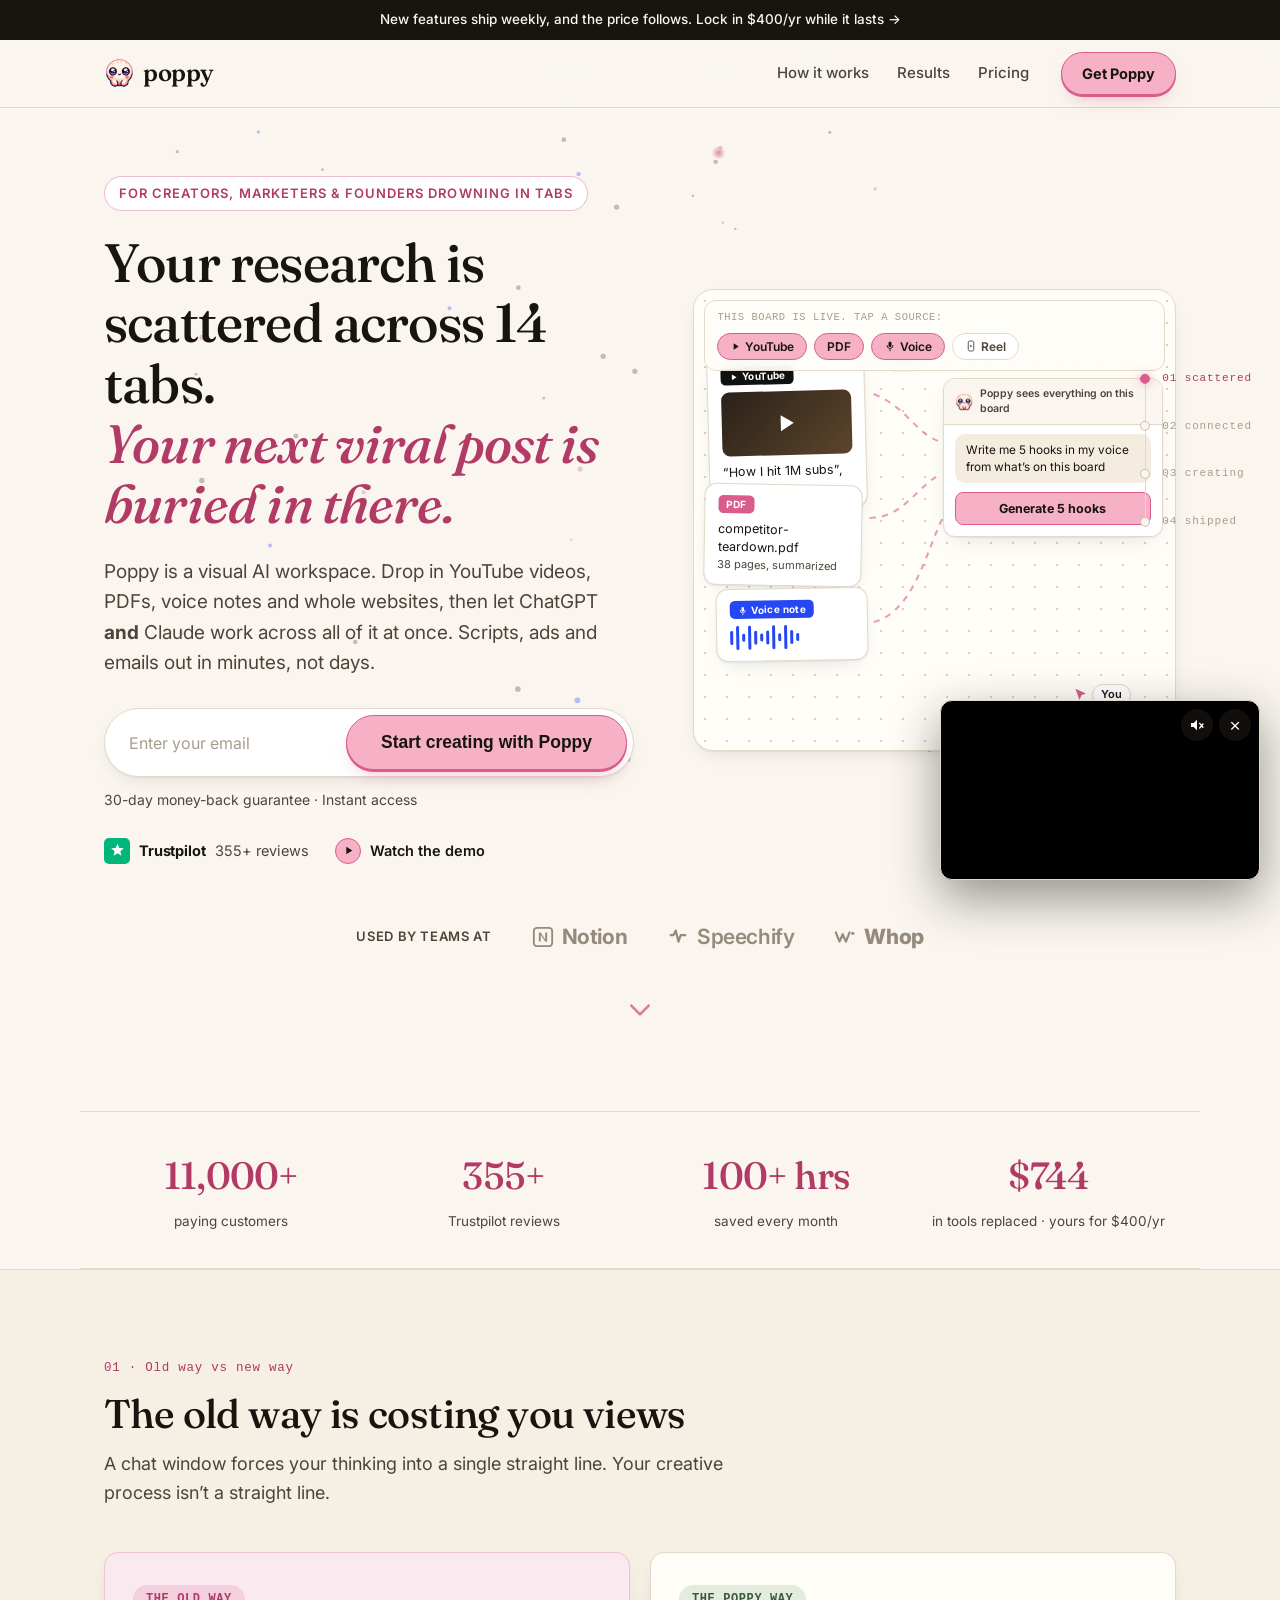
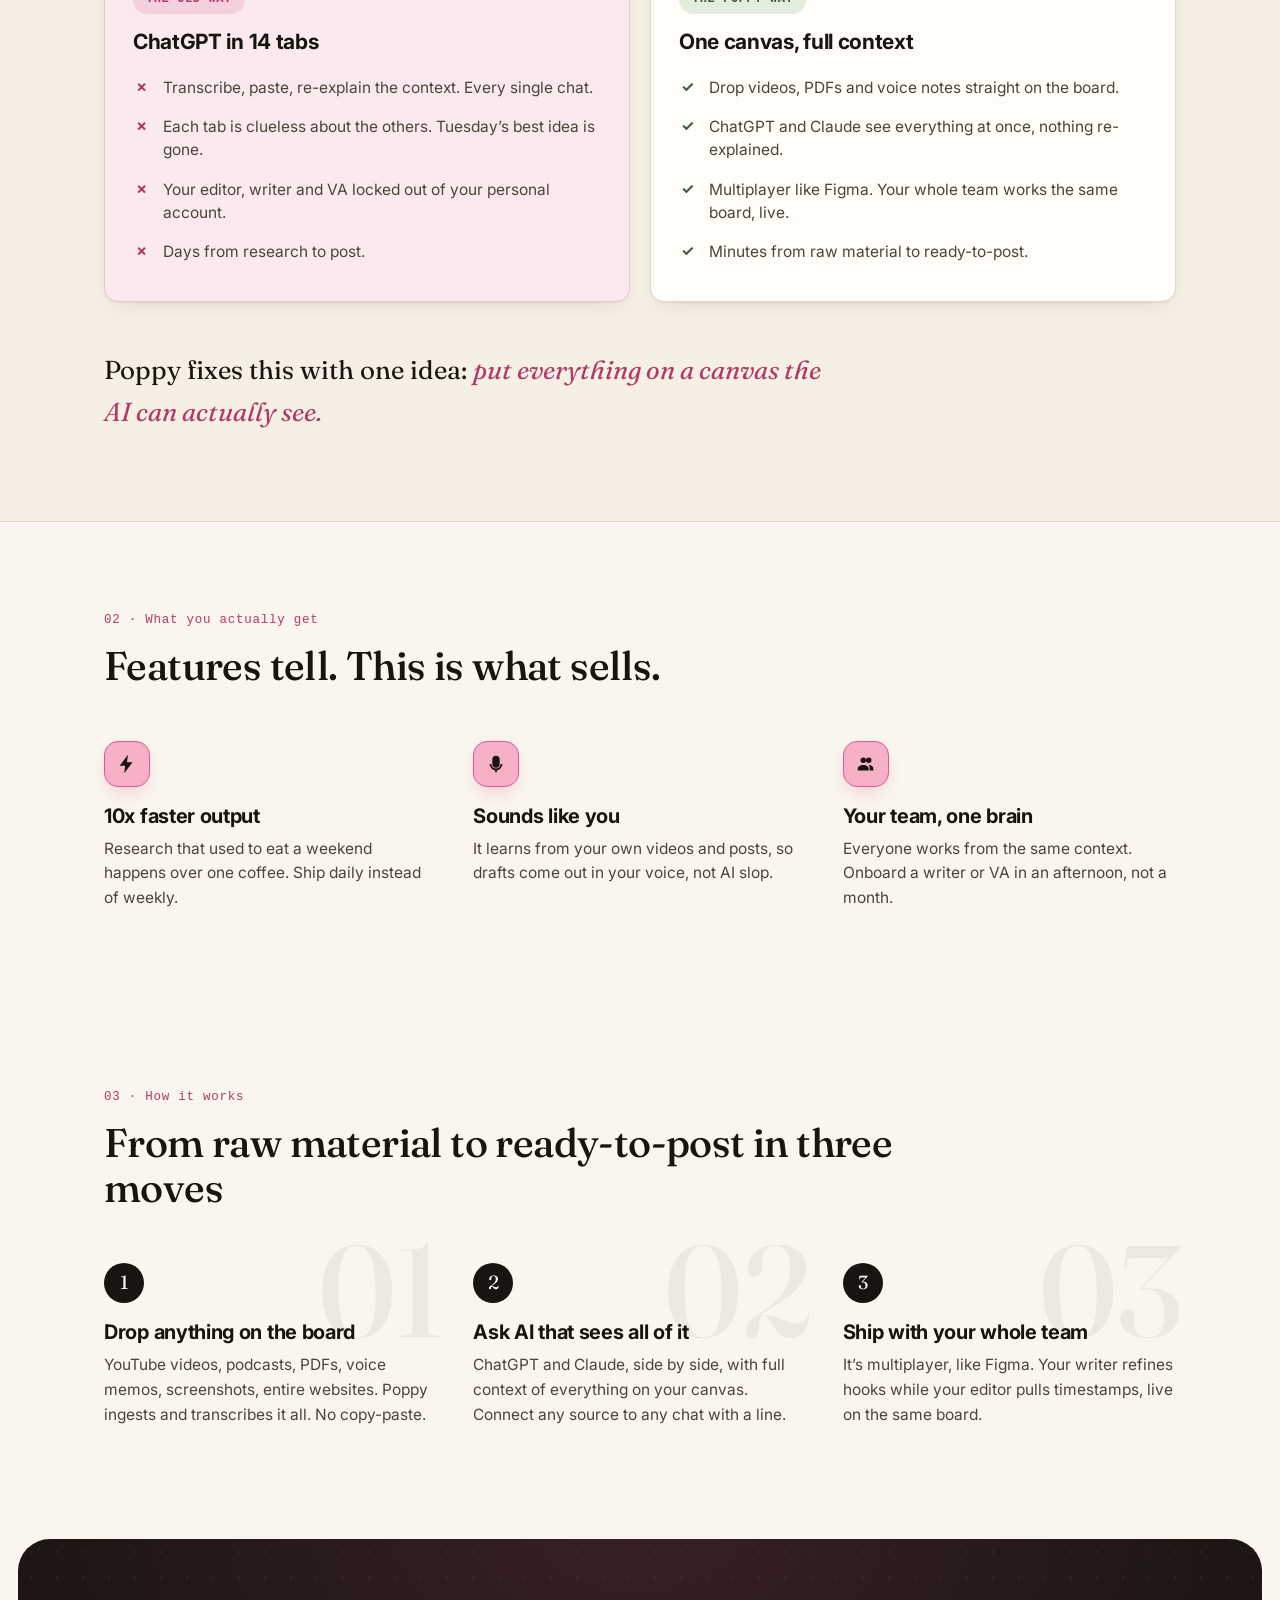
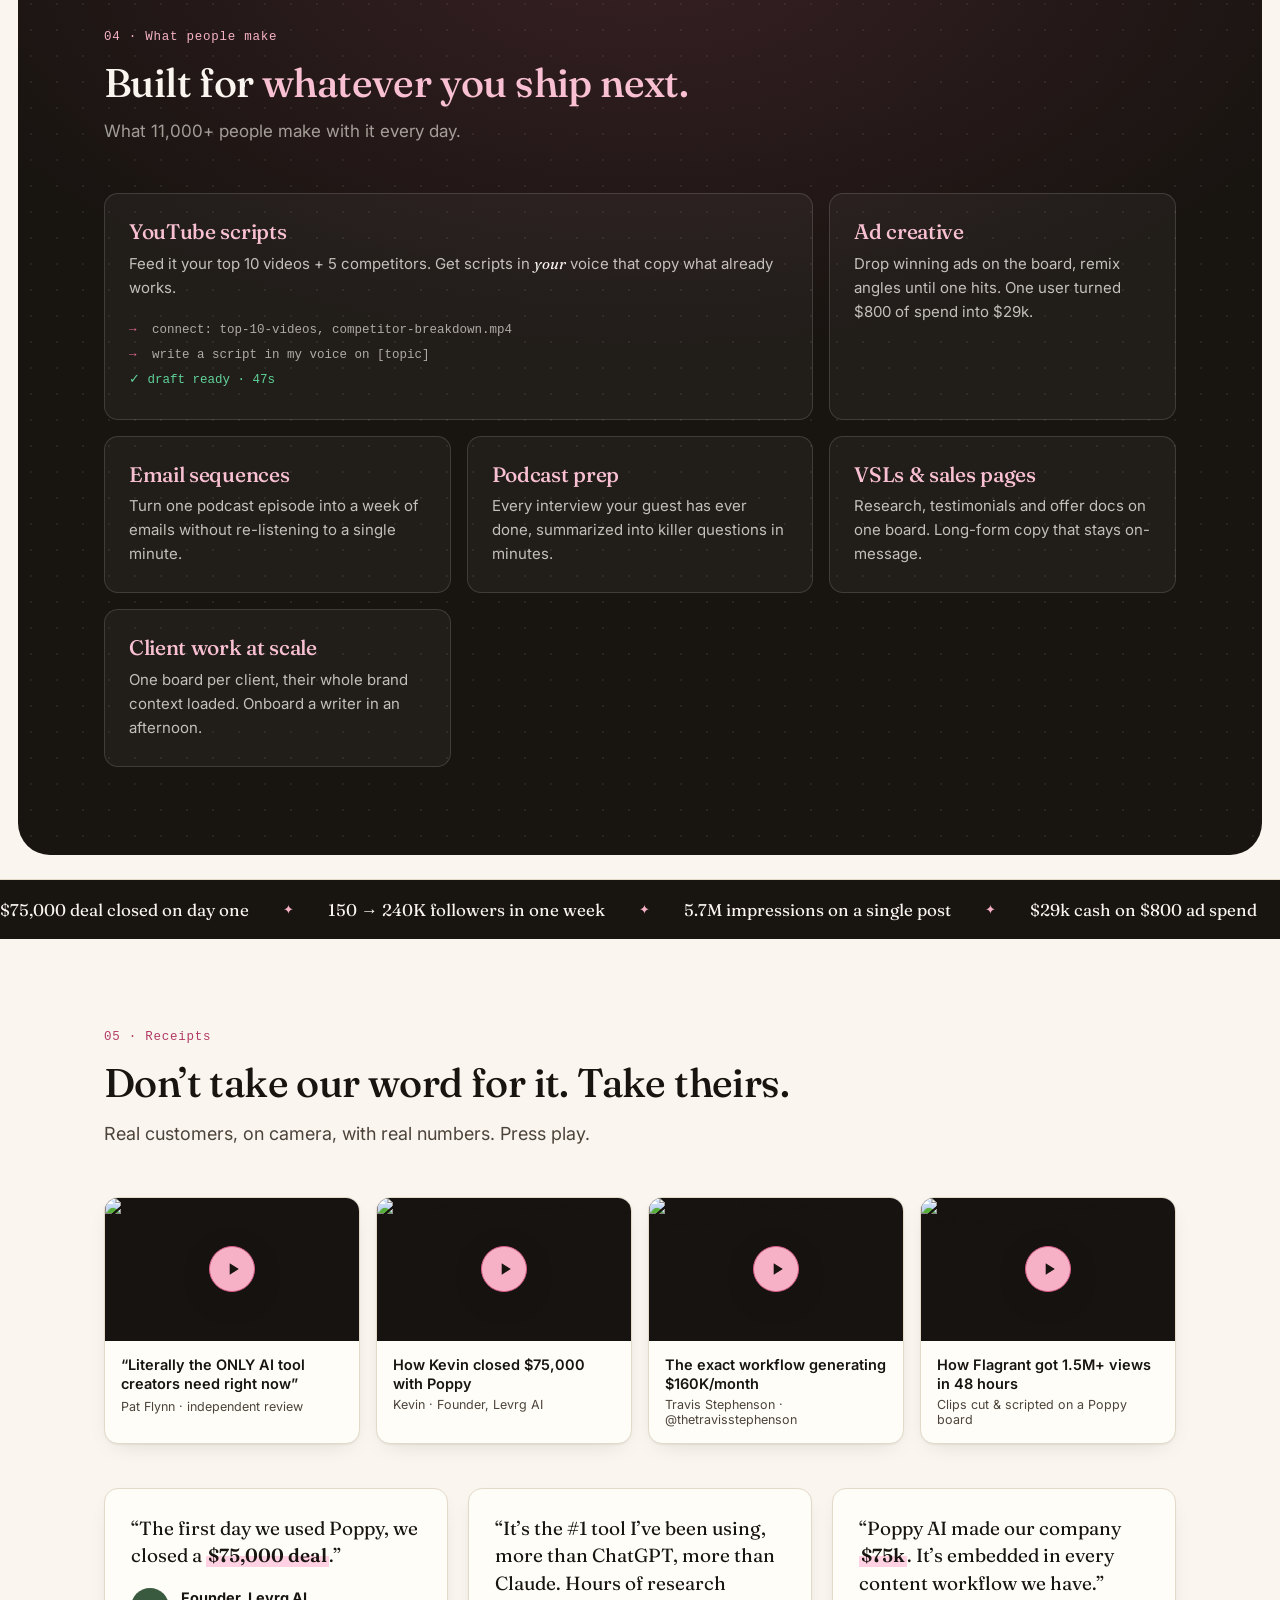
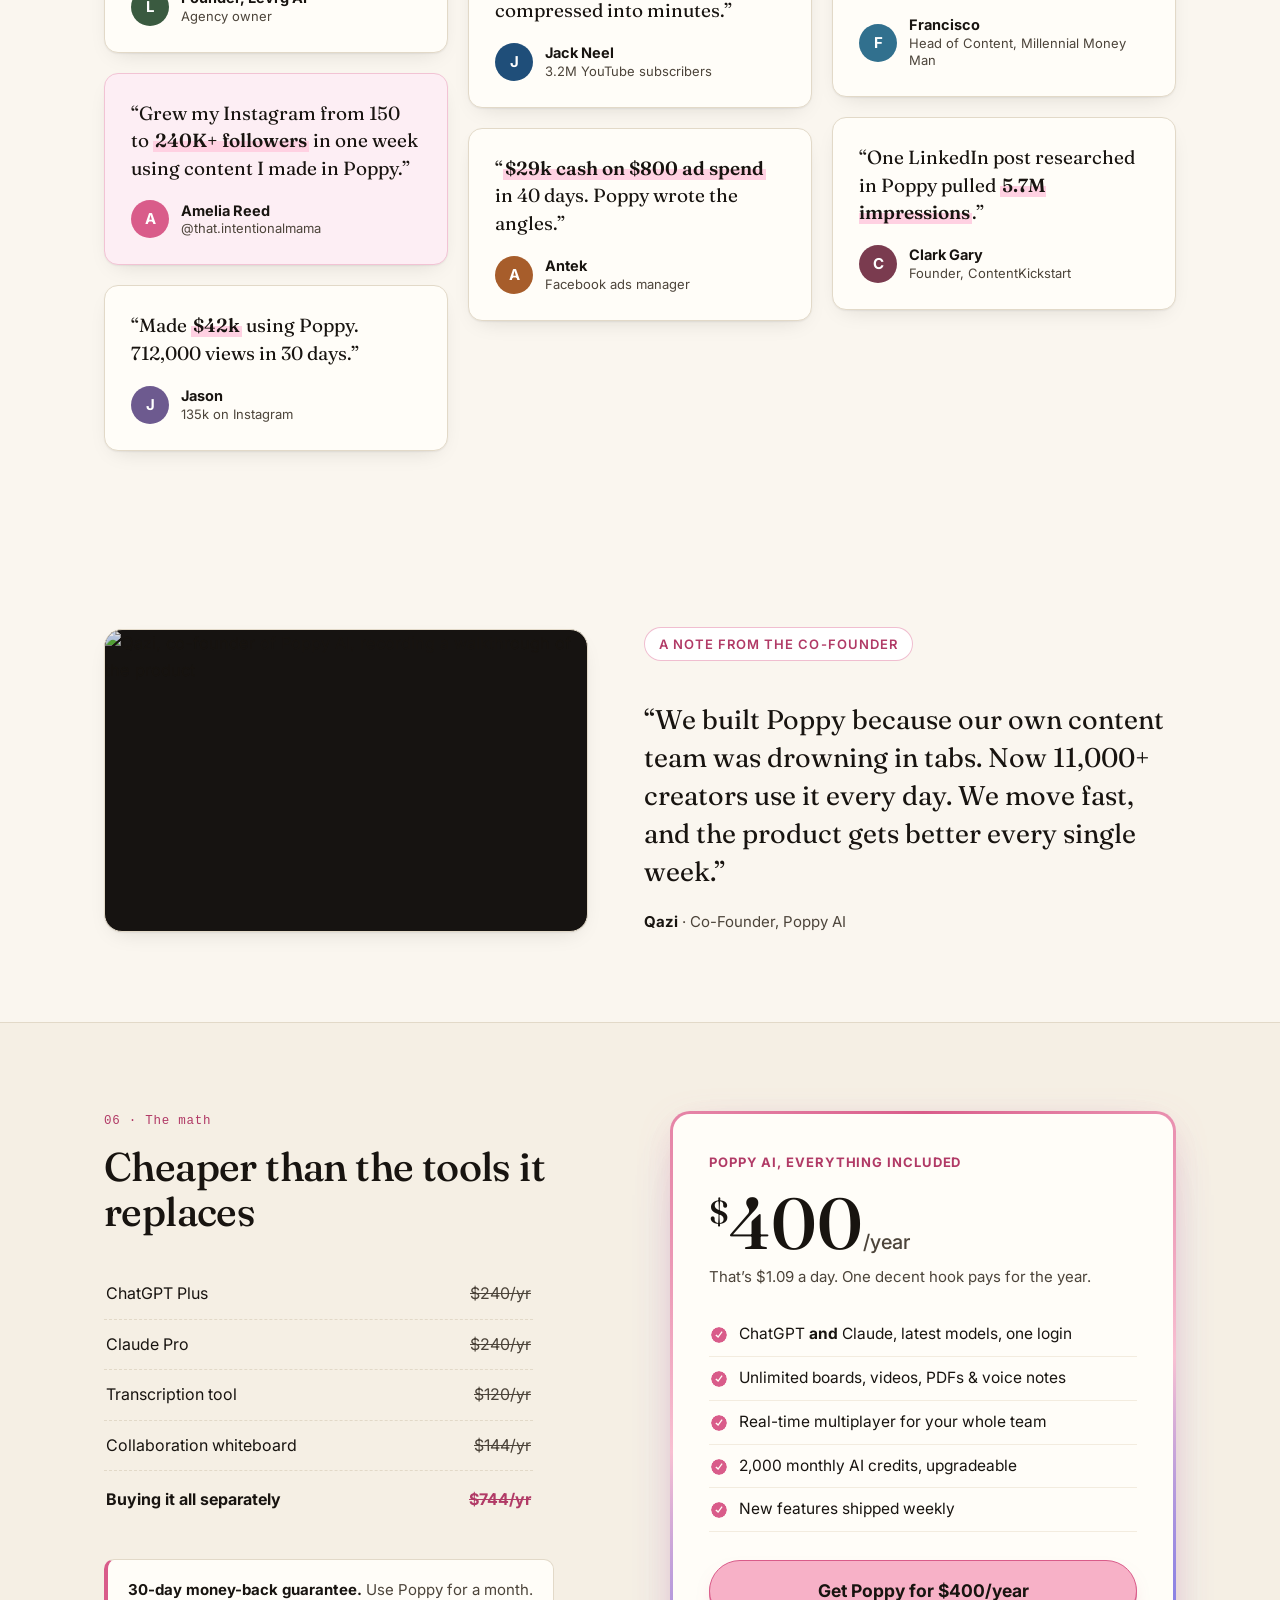
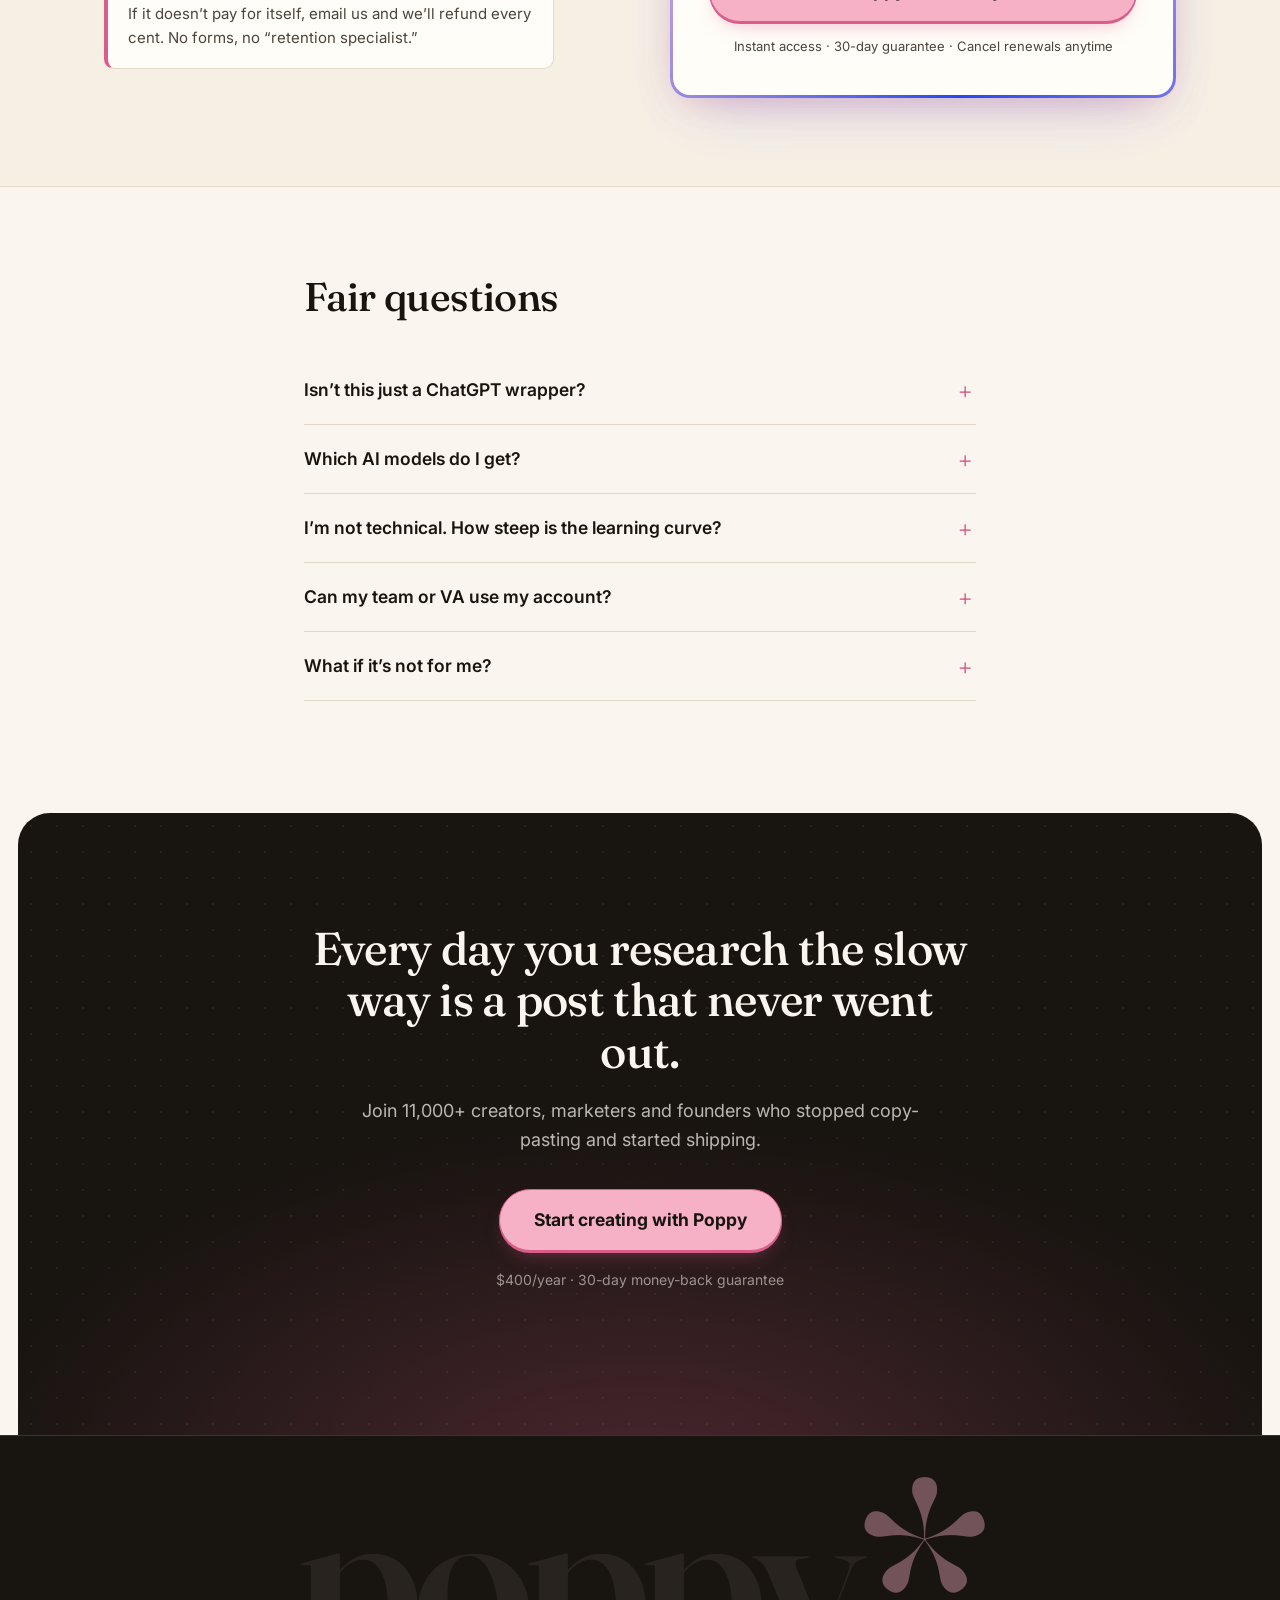
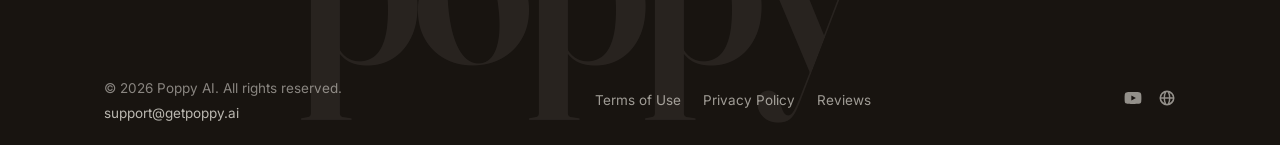
==== commit 3ab83156: "Reduce vibe-coded tells: SVG icons over emoji, drop gradient text, add SEO basics - Swap the 🎙/📱/▶ e" ====
--- a/index.html
+++ b/index.html
@@ -95,10 +95,10 @@
         <div class="board-toolbar">
           <span class="board-hint">This board is live. Tap a source:</span>
           <div class="chip-row" role="group" aria-label="Add sources to the demo board">
-            <button class="chip" type="button" data-node="video">▶ YouTube</button>
+            <button class="chip" type="button" data-node="video"><svg class="tag-icon" viewBox="0 0 24 24" width="11" height="11" aria-hidden="true"><path d="M8 5v14l11-7z" fill="currentColor"/></svg> YouTube</button>
             <button class="chip" type="button" data-node="pdf">PDF</button>
-            <button class="chip" type="button" data-node="voice">🎙 Voice</button>
-            <button class="chip" type="button" data-node="reel">📱 Reel</button>
+            <button class="chip" type="button" data-node="voice"><svg class="tag-icon" viewBox="0 0 24 24" width="12" height="12" aria-hidden="true"><path d="M12 14a3 3 0 0 0 3-3V6a3 3 0 0 0-6 0v5a3 3 0 0 0 3 3z" fill="currentColor"/><path d="M6 11a6 6 0 0 0 12 0M12 19v2.5" stroke="currentColor" stroke-width="1.8" stroke-linecap="round" fill="none"/></svg> Voice</button>
+            <button class="chip" type="button" data-node="reel"><svg class="tag-icon" viewBox="0 0 24 24" width="12" height="12" aria-hidden="true"><rect x="6.5" y="2" width="11" height="20" rx="3" fill="none" stroke="currentColor" stroke-width="1.8"/><path d="M10.5 9.3v5.4l4.3-2.7z" fill="currentColor"/></svg> Reel</button>
           </div>
         </div>
         <svg class="canvas-lines" viewBox="0 0 460 460" preserveAspectRatio="none" aria-hidden="true">
@@ -108,7 +108,7 @@
           <path data-line="reel" d="M272 352 C 292 338, 308 330, 324 318" fill="none"/>
         </svg>
         <div class="node node-video" data-slot="video" aria-hidden="true">
-          <div class="node-tag">▶ YouTube</div>
+          <div class="node-tag"><svg class="tag-icon" viewBox="0 0 24 24" width="10" height="10" aria-hidden="true"><path d="M8 5v14l11-7z" fill="currentColor"/></svg> YouTube</div>
           <div class="thumb"></div>
           <p>“How I hit 1M subs”, 42 min</p>
         </div>
@@ -117,11 +117,11 @@
           <p>competitor-teardown.pdf<br><span>38 pages, summarized</span></p>
         </div>
         <div class="node node-voice" data-slot="voice" aria-hidden="true">
-          <div class="node-tag tag-voice">🎙 Voice note</div>
+          <div class="node-tag tag-voice"><svg class="tag-icon" viewBox="0 0 24 24" width="10" height="10" aria-hidden="true"><path d="M12 14a3 3 0 0 0 3-3V6a3 3 0 0 0-6 0v5a3 3 0 0 0 3 3z" fill="currentColor"/><path d="M6 11a6 6 0 0 0 12 0M12 19v2.5" stroke="currentColor" stroke-width="1.8" stroke-linecap="round" fill="none"/></svg> Voice note</div>
           <div class="wave"><i></i><i></i><i></i><i></i><i></i><i></i><i></i><i></i><i></i><i></i><i></i><i></i></div>
         </div>
         <div class="node node-reel" data-slot="reel" aria-hidden="true">
-          <div class="node-tag tag-reel">📱 IG Reel</div>
+          <div class="node-tag tag-reel"><svg class="tag-icon" viewBox="0 0 24 24" width="10" height="10" aria-hidden="true"><rect x="6.5" y="2" width="11" height="20" rx="3" fill="none" stroke="currentColor" stroke-width="1.8"/><path d="M10.5 9.3v5.4l4.3-2.7z" fill="currentColor"/></svg> IG Reel</div>
           <p>Your best reel · 812k plays</p>
         </div>
         <div class="node node-chat">
@@ -131,7 +131,7 @@
           </div>
           <div class="chat-bubble user">Write me 5 hooks in my voice from what’s on this board</div>
           <div class="chat-bubble ai" id="ai-out" hidden><span class="typing-text" id="ai-text"></span></div>
-          <button class="gen-btn" id="gen-btn" type="button">✦ Generate 5 hooks</button>
+          <button class="gen-btn" id="gen-btn" type="button">Generate 5 hooks</button>
         </div>
         <div class="cursor cursor-a" aria-hidden="true"><svg viewBox="0 0 20 20" width="14" height="14"><path d="M2 1l6 16 2.5-6.5L17 8z" fill="#2547f4"/></svg><span>Sam</span></div>
         <div class="cursor cursor-b" aria-hidden="true"><svg viewBox="0 0 20 20" width="14" height="14"><path d="M2 1l6 16 2.5-6.5L17 8z" fill="#d95c8a"/></svg><span>You</span></div>
@@ -393,7 +393,7 @@
 <section class="founder">
   <div class="wrap founder-grid">
     <div class="founder-video av-slot" data-autoplay="1EnkaMBquDo" role="button" tabindex="0" aria-label="Watch the co-founder walk through Poppy AI">
-      <img class="founder-poster" src="https://i.ytimg.com/vi/1EnkaMBquDo/maxresdefault.jpg" onerror="this.onerror=null;this.src='https://i.ytimg.com/vi/1EnkaMBquDo/hqdefault.jpg'" loading="lazy" alt="">
+      <img class="founder-poster" src="https://i.ytimg.com/vi/1EnkaMBquDo/maxresdefault.jpg" onerror="this.onerror=null;this.src='https://i.ytimg.com/vi/1EnkaMBquDo/hqdefault.jpg'" loading="lazy" alt="Qazi, co-founder of Poppy AI, recording a walkthrough of the product">
       <span class="play-btn" aria-hidden="true">
         <svg viewBox="0 0 24 24" width="30" height="30"><path d="M8 5v14l11-7z" fill="currentColor"/></svg>
       </span>
--- a/styles.css
+++ b/styles.css
@@ -232,6 +232,7 @@
   color:#a89d8d;margin-bottom:7px;text-transform:uppercase;
 }
 .chip-row{display:flex;gap:7px;flex-wrap:wrap}
+.tag-icon{vertical-align:-1.5px;margin-right:1px}
 .chip{
   font-family:var(--sans);font-size:12px;font-weight:600;
   background:#fff;color:var(--ink-soft);
@@ -401,10 +402,7 @@
 }
 .uses .section-title{color:var(--paper)}
 .uses-sub{color:rgba(250,246,239,.6);font-size:17px;margin-top:12px}
-.grad{
-  background:linear-gradient(92deg,#f8c0d2 5%,#f06a9b 40%,#8f9dff 95%);
-  -webkit-background-clip:text;background-clip:text;color:transparent;
-}
+.grad{color:#f8c0d2}
 .uses-grid{display:grid;grid-template-columns:repeat(3,1fr);gap:16px;margin-top:48px}
 .use{
   position:relative;
